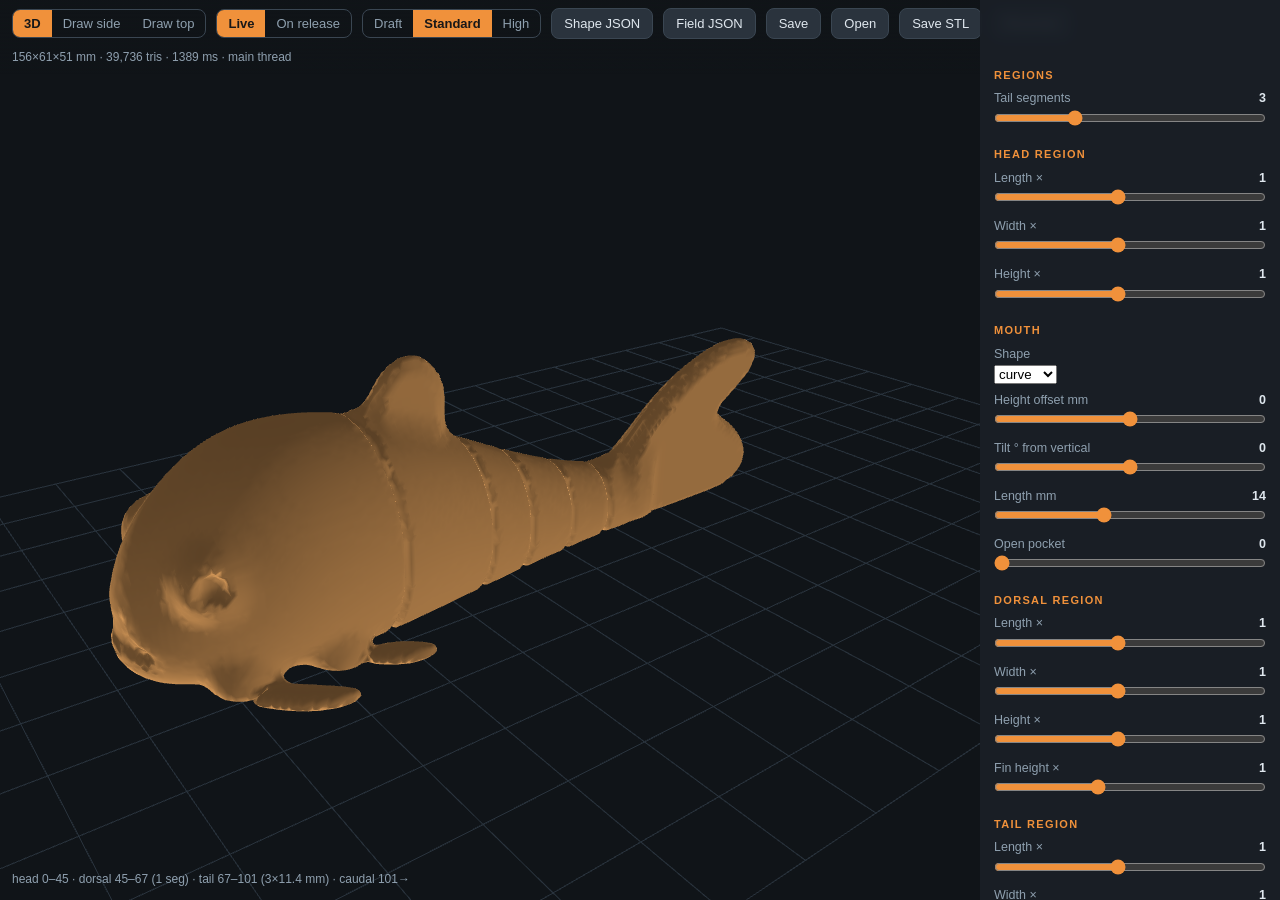
==== tools/fish-editor-nurbs.html @ 1f001723 "Save and open a fish as a file The fish had no way back in. Shape JSON writes text to a box for the " ====
<!DOCTYPE html>
<html lang="en">
<head>
<meta charset="utf-8">
<meta name="viewport" content="width=device-width, initial-scale=1, maximum-scale=1, user-scalable=no">
<title>flexifish NURBS designer</title>
<style>
  :root { --bg:#101418; --panel:#1a2027ee; --ink:#dfe7ee; --dim:#8fa0af;
          --acc:#f0913b; --err:#ff6b6b; --note:#ffc857; --sel:#5ec8f0; }
  * { box-sizing:border-box; margin:0; }
  html,body { height:100%; background:var(--bg); color:var(--ink);
              font:14px/1.4 -apple-system,'Segoe UI',Roboto,sans-serif; overflow:hidden; }
  /* canvas is a replaced element: left+right don't stretch it, so size
     it explicitly or it stays at its intrinsic 300x150 */
  #view, #edit { position:fixed; top:0; left:0;
                 width:calc(100vw - 300px); height:100vh;
                 touch-action:none; display:block; }
  #edit { display:none; }
  #topbar { position:fixed; top:0; left:0; right:0; padding:8px 12px;
            display:flex; gap:10px; align-items:center; flex-wrap:wrap;
            background:linear-gradient(#101418ee,#10141800); pointer-events:none; }
  #topbar > * { pointer-events:auto; }
  .seg { display:flex; border:1px solid #3a4652; border-radius:8px; overflow:hidden; }
  .seg button { background:none; border:0; color:var(--dim); padding:6px 11px;
                font-size:13px; cursor:pointer; }
  .seg button.on { background:var(--acc); color:#181818; font-weight:600; }
  #status { color:var(--dim); font-size:12px; }
  #errbar { position:fixed; top:46px; left:50%; transform:translateX(-50%);
            background:#4a1520; color:#ffb3b3; border:1px solid #7a2535;
            border-radius:8px; padding:6px 12px; font-size:12px; display:none;
            max-width:92vw; z-index:20; }
  #warn { position:fixed; left:12px; bottom:12px; max-width:min(520px,60vw);
          font-size:12px; pointer-events:none; }
  #warn .e { color:var(--err); } #warn .n { color:var(--note); }
  #drawbar { position:fixed; top:46px; left:12px; display:none;
             flex-direction:column; gap:6px; max-width:200px; z-index:5; }
  #drawbar .chip { display:flex; align-items:center; gap:6px;
                   background:#1a2027cc; border:1px solid #3a4652;
                   border-radius:8px; padding:4px 9px; font-size:12.5px;
                   color:var(--dim); cursor:pointer; }
  #drawbar .chip.on { border-color:var(--acc); color:var(--ink); }
  #drawbar .chip .sw { width:10px; height:10px; border-radius:3px; }
  #drawbar .chip .x { margin-left:auto; color:var(--dim); padding:0 2px; }
  #drawbar .chip .x:hover { color:var(--err); }
  #drawbar .chip.gone { opacity:.5; font-style:italic; }
  #drawbar .tools { display:flex; gap:6px; }
  #drawbar .hint { color:var(--dim); font-size:11px; background:#1a2027cc;
                   border-radius:8px; padding:5px 8px; }
  #panel { position:fixed; top:0; right:0; bottom:0; width:300px; overflow-y:auto;
           background:var(--panel); backdrop-filter:blur(6px); padding:52px 14px 20px; }
  #panel h3 { font-size:11px; letter-spacing:.12em; text-transform:uppercase;
              color:var(--acc); margin:16px 0 6px; }
  .row { margin:7px 0; }
  .row label { display:flex; justify-content:space-between; color:var(--dim);
               font-size:12.5px; margin-bottom:2px; }
  .row label b { color:var(--ink); font-weight:600; font-variant-numeric:tabular-nums; }
  input[type=range] { width:100%; accent-color:var(--acc); }
  .btn { background:#2a333d; color:var(--ink); border:1px solid #3a4652;
         border-radius:8px; padding:7px 12px; font-size:13px; cursor:pointer; }
  .btn:active { background:#38434f; }
  #export { position:fixed; inset:0; background:#000a; display:none;
            align-items:center; justify-content:center; z-index:10; }
  #export .card { background:#1a2027; border:1px solid #3a4652; border-radius:12px;
                  padding:18px; width:min(520px, 92vw); max-height:90vh; overflow-y:auto; }
  #export textarea { width:100%; height:180px; background:#10141a; color:#cfe3c8;
                     border:1px solid #333; border-radius:8px; padding:8px;
                     font:12px ui-monospace,monospace; }
  #export p { color:var(--dim); font-size:12px; margin:8px 0; }
  @media (max-width:760px) {
    #view, #edit { width:100vw; height:56vh; }
    #panel { top:auto; left:0; width:100%; height:44vh; padding-top:12px; }
    #warn { bottom:calc(44vh + 8px); }
  }
</style>
</head>
<body>
<canvas id="view"></canvas>
<canvas id="edit"></canvas>
<div id="topbar">
  <div class="seg" id="mode">
    <button data-m="3d" class="on">3D</button><button data-m="side">Draw side</button><button data-m="top">Draw top</button>
  </div>
  <div class="seg" id="live">
    <button data-m="live" class="on">Live</button><button data-m="release">On release</button>
  </div>
  <div class="seg" id="qual">
    <button data-q="1.4">Draft</button><button data-q="1.0" class="on">Standard</button><button data-q="0.8">High</button>
  </div>
  <button class="btn" id="exportBtn">Shape JSON</button>
  <button class="btn" id="fieldBtn">Field JSON</button>
  <button class="btn" id="saveFishBtn">Save</button>
  <button class="btn" id="openFishBtn">Open</button>
  <input type="file" id="fishFile" accept=".json,application/json"
         style="display:none">
  <button class="btn" id="stlBtn">Save STL</button>
  <button class="btn" id="camBtn">Recenter</button>
  <span id="status">building…</span>
</div>
<div id="errbar"></div>
<div id="warn"></div>
<div id="drawbar">
  <div id="chips"></div>
  <div class="tools">
    <button class="btn" id="addPt">＋ point</button>
    <button class="btn" id="delPt">− point</button>
  </div>
  <div class="hint" id="drawhint">Drag control points. Drag empty space to
    pan, wheel/pinch to zoom. Regions (head&thinsp;/&thinsp;dorsal&thinsp;/&thinsp;tail&thinsp;/&thinsp;caudal)
    follow what you draw; sliders scale on top of it.</div>
  <div class="hint" id="regline"></div>
</div>
<div id="panel"></div>
<div id="export"><div class="card">
  <b>flexifish_nurbs.py shape</b>
  <p>Save as <code>fish_shape.json</code> and run
     <code>python flexifish_nurbs.py --shape fish_shape.json</code>
     for the printable STL (free ball-joint fins, real joint cavities).</p>
  <textarea id="exportText" readonly></textarea>
  <div id="cfgWrap" style="display:none">
  <p>Eyes/face changed too — save as <code>fish.json</code> and add
     <code>--config fish.json</code>:</p>
  <textarea id="cfgText" readonly style="height:90px"></textarea>
  </div>
  <p style="display:flex;gap:8px;justify-content:flex-end">
    <button class="btn" id="copyBtn">Copy shape</button>
    <button class="btn" id="closeBtn">Close</button></p>
</div></div>

<script id="coresrc">
/* nurbscore.js -- JS port of flexifish_nurbs.py: NURBS curve sampling,
   region resolution, the lofted signed-distance field, segmentation
   layout, and a surface-nets mesher. Numerically faithful to the Python
   generator (same sample counts, same formulas), so the exported shape
   JSON reproduces this model via `flexifish_nurbs.py --shape`. */
(function (root) {
"use strict";

// FishParams subset the designer uses. UI-editable ones live in DEFAULTS,
// print constants in FIXED (change them via --config on the Python side).
const DEFAULTS = {
  eye_diameter: 12.5, eye_pos: 0.30, eye_height: 0.62, eye_proud: 3.2,
  lip_size: 1.0
};
const FIXED = {
  belly_drop: 3.5, tail_root_len: 12.0, fin_margin: 2.2,
  clearance: 0.55, wall: 1.6, face_gap: 1.0, min_seg_len: 6.0,
  swing_front_deg: 16.0, swing_rear_deg: 12.0,
  pupil_diameter: 4.6, dorsal_thickness: 2.8,
  pec_thickness: 3.6, pelvic_thickness: 3.4,
  tail_thick_root: 4.0, tail_thick_tip: 2.2,
  fin_edge: 0.9, fin_fillet: 2.8,
  joint_ball_max: 5.0, joint_capture: 0.20, joint_neck: 0.40,
  joint_style: 'ball', joint_gap: 0.0
};

const DEFAULT_SHAPE = {
  curves: {
    back: { points: [[0, 9], [1, 22], [12, 34], [27, 41], [46, 38],
                     [63, 31], [85, 19.5], [103, 13.8], [113, 13.0]] },
    belly: { points: [[0, 9], [1, 3], [8, -2.5], [25, -4], [55, -4],
                      [85, -3], [104, -1.5], [113, -1.0]] },
    plan: { points: [[0, 0.8], [2, 6], [12, 15], [27, 20.5], [46, 18.5],
                     [63, 13.5], [85, 8.2], [103, 6.3], [113, 5.9]] },
    dorsal_fin: { closed: true,
                  points: [[46, 31], [48, 40], [53, 46], [59, 47],
                           [64, 42], [65, 35], [63, 29], [54, 28]] },
    caudal_fin: { closed: true,
                  points: [[105, 12], [112, 20], [124, 30], [140, 36],
                           [150, 33], [148, 26], [137, 19.5], [137, 18.5],
                           [148, 11], [149, 2], [138, -2], [120, -2],
                           [107, 0]] },
    pectoral_fin: { closed: true,
                    points: [[16, 13], [21, 16], [28, 22], [32, 26],
                             [29, 28], [22, 26], [16, 20], [13, 15]] },
    pelvic_fin: { closed: true,
                  points: [[34, 12], [39, 14], [45, 18], [49, 22],
                           [46, 24], [40, 23], [34, 17], [31, 13]] },
    mouth: { points: [[1.0, 14.0], [0.6, 11.0], [2.0, 8.5], [5.5, 7.0]] }
  },
  regions: { tail_segments: 3, blend_mm: 8.0 },
  mouth: { shape: 'curve', height: 0.0, tilt: 0.0, length: 14.0 },
  sliders: {
    head: { length: 1, width: 1, height: 1, mouth_open: 0 },
    dorsal: { length: 1, width: 1, height: 1, fin_height: 1 },
    tail: { length: 1, width: 1, height: 1 },
    caudal: { length: 1, height: 1, thickness: 1 },
    pectoral: { length: 1, width: 1 },
    pelvic: { length: 1, width: 1 }
  }
};
// sample counts must match the Python generator exactly
const NS = { body: 300, dorsal: 64, caudal: 80, side: 56, table: 400 };

function clone(o) { return JSON.parse(JSON.stringify(o)); }
function deepMerge(base, over) {
  const out = Object.assign({}, base);
  for (const k in over) {
    const v = over[k];
    if (v === null) delete out[k];
    else if (v && typeof v === 'object' && !Array.isArray(v) &&
             out[k] && typeof out[k] === 'object' && !Array.isArray(out[k]))
      out[k] = deepMerge(out[k], v);
    else out[k] = v;
  }
  return out;
}

// ---------- NURBS evaluation (clamped open / periodic closed, rational) --
function nurbsEval(ctrlPts, degree, weights, closed, n) {
  const m = ctrlPts.length;
  let p = Math.max(1, Math.min(Math.round(degree || 3), m - 1));
  const w = weights && weights.length === m ? weights : null;
  // homogeneous control points
  const ch = [];
  for (let i = 0; i < m; i++) {
    const wi = w ? w[i] : 1.0;
    ch.push([ctrlPts[i][0] * wi, ctrlPts[i][1] * wi, wi]);
  }
  let knots;
  if (closed) {
    for (let i = 0; i < p; i++) ch.push(ch[i].slice());
    knots = new Float64Array(ch.length + p + 1);
    for (let i = 0; i < knots.length; i++) knots[i] = (i - p) / m;
  } else {
    knots = new Float64Array(m + p + 1);
    for (let i = 0; i < p; i++) knots[i] = 0;
    for (let i = 0; i <= m - p; i++) knots[p + i] = i / (m - p);
    for (let i = 0; i < p; i++) knots[m + 1 + i] = 1;
  }
  const out = [];
  const d = [];
  for (let j = 0; j <= p; j++) d.push([0, 0, 0]);
  for (let s = 0; s < n; s++) {
    const t = closed ? s / n : s / (n - 1);
    // searchsorted right - 1
    let lo = 0, hi = knots.length;
    while (lo < hi) {
      const mid = (lo + hi) >> 1;
      if (knots[mid] <= t) lo = mid + 1; else hi = mid;
    }
    let k = lo - 1;
    if (k < p) k = p;
    if (k > ch.length - 1) k = ch.length - 1;
    for (let j = 0; j <= p; j++) {
      const c = ch[k - p + j];
      d[j][0] = c[0]; d[j][1] = c[1]; d[j][2] = c[2];
    }
    for (let r = 1; r <= p; r++)
      for (let j = p; j >= r; j--) {
        const i = k - p + j;
        const den = knots[i + p - r + 1] - knots[i];
        const a = den > 1e-12 ? (t - knots[i]) / den : 0.0;
        d[j][0] = (1 - a) * d[j - 1][0] + a * d[j][0];
        d[j][1] = (1 - a) * d[j - 1][1] + a * d[j][1];
        d[j][2] = (1 - a) * d[j - 1][2] + a * d[j][2];
      }
    const wv = Math.max(d[p][2], 1e-12);
    out.push([d[p][0] / wv, d[p][1] / wv]);
  }
  return out;
}
function sampleCurve(spec, n) {
  return nurbsEval(spec.points, spec.degree || 3, spec.weights,
                   !!spec.closed, n);
}

// ---------- small numeric helpers ----------
function monotone(pts) {  // sort by x, force nondecreasing stations
  const idx = pts.map((_, i) => i);
  idx.sort((a, b) => pts[a][0] - pts[b][0] || a - b);
  const xs = new Float64Array(pts.length), ys = new Float64Array(pts.length);
  let run = -Infinity;
  for (let i = 0; i < idx.length; i++) {
    let x = pts[idx[i]][0] + i * 1e-9;
    if (x < run) x = run;
    run = x;
    xs[i] = x; ys[i] = pts[idx[i]][1];
  }
  return { xs, ys };
}
function interp1(x, xs, ys) {   // np.interp: clamp outside
  const n = xs.length;
  if (x <= xs[0]) return ys[0];
  if (x >= xs[n - 1]) return ys[n - 1];
  let lo = 0, hi = n - 1;
  while (hi - lo > 1) {
    const mid = (lo + hi) >> 1;
    if (xs[mid] <= x) lo = mid; else hi = mid;
  }
  const t = (x - xs[lo]) / (xs[hi] - xs[lo] || 1e-12);
  return ys[lo] + (ys[hi] - ys[lo]) * t;
}
function smoothstep01(t) { return t <= 0 ? 0 : t >= 1 ? 1 : t * t * (3 - 2 * t); }
function logistic01(t, k) {   // logistic growth rescaled to f(0)=0, f(1)=1
  k = k || 9.0;
  t = t < 0 ? 0 : t > 1 ? 1 : t;
  const s = 1 / (1 + Math.exp(-k * (t - 0.5)));
  const s0 = 1 / (1 + Math.exp(k * 0.5)), s1 = 1 / (1 + Math.exp(-k * 0.5));
  return (s - s0) / (s1 - s0);
}
function polylineDist(pts, px, pz) {  // unsigned distance to open polyline
  let d2 = Infinity;
  for (let i = 1; i < pts.length; i++) {
    const ax = pts[i - 1][0], az = pts[i - 1][1];
    const ex = pts[i][0] - ax, ez = pts[i][1] - az;
    let t = ((px - ax) * ex + (pz - az) * ez) /
            Math.max(ex * ex + ez * ez, 1e-12);
    t = t < 0 ? 0 : t > 1 ? 1 : t;
    const qx = px - ax - ex * t, qz = pz - az - ez * t;
    const q = qx * qx + qz * qz;
    if (q < d2) d2 = q;
  }
  return Math.sqrt(d2);
}

// ---------- shape resolution: curves + sliders -> tables + regions ------
function resolveShape(spec, p, withSliders) {
  spec = deepMerge(DEFAULT_SHAPE, spec || {});
  const curves = spec.curves || {};
  const regions = spec.regions || {};
  const sl = withSliders === false ? DEFAULT_SHAPE.sliders
                                   : (spec.sliders || {});
  const slider = (reg, name, dflt) => {
    const r = sl[reg];
    const v = r && typeof r === 'object' ? r[name] : undefined;
    return typeof v === 'number' ? v : (dflt === undefined ? 1.0 : dflt);
  };
  const errors = [];
  if (!curves.back || !curves.plan) {
    errors.push("shape needs 'back' and 'plan' curves");
    return { errors };
  }
  let back = sampleCurve(curves.back, NS.body);
  let plan = sampleCurve(curves.plan, NS.body);
  let belly;
  if (curves.belly) belly = sampleCurve(curves.belly, NS.body);
  else belly = back.map(q => [q[0], -p.belly_drop]);
  let dorsal = curves.dorsal_fin ? sampleCurve(curves.dorsal_fin, NS.dorsal) : null;
  let caudal = curves.caudal_fin ? sampleCurve(curves.caudal_fin, NS.caudal) : null;

  const minx = a => a.reduce((m, q) => Math.min(m, q[0]), Infinity);
  const maxx = a => a.reduce((m, q) => Math.max(m, q[0]), -Infinity);
  const b0 = Math.min(minx(back), minx(belly), minx(plan));
  const b3 = Math.min(maxx(back), maxx(belly), maxx(plan));

  let b1, b2;
  if (dorsal) { b1 = minx(dorsal) - p.fin_margin; b2 = maxx(dorsal) + p.fin_margin; }
  else { b1 = b0 + 0.40 * (b3 - b0); b2 = b1; }
  if (typeof regions.head_end === 'number') b1 = regions.head_end;
  if (typeof regions.tail_start === 'number') b2 = regions.tail_start;
  b1 = Math.min(Math.max(b1, b0 + 5.0), b3 - 5.0);
  b2 = Math.min(Math.max(b2, b1), b3 - 5.0);

  // length sliders: piecewise-linear x remap of the regions
  const oldK = [b0, b1, b2, b3];
  const lens = [slider('head', 'length'), slider('dorsal', 'length'),
                slider('tail', 'length')];
  const newK = [b0];
  for (let i = 0; i < 3; i++)
    newK.push(newK[i] + (oldK[i + 1] - oldK[i]) * lens[i]);
  const oldKA = Float64Array.from(oldK), newKA = Float64Array.from(newK);
  const remapX = x => x > b3 ? x + (newK[3] - b3) : interp1(x, oldKA, newKA);

  // side fins: attachment BEFORE any remap so paddles translate rigidly
  const planM0 = monotone(plan);
  const sideSpecs = [];
  for (const [name, thick] of [['pectoral_fin', p.pec_thickness],
                               ['pelvic_fin', p.pelvic_thickness]]) {
    if (!curves[name]) continue;
    const pts = sampleCurve(curves[name], NS.side);
    let best = -Infinity, bi = 0;
    for (let i = 0; i < pts.length; i++) {
      const pen = interp1(pts[i][0], planM0.xs, planM0.ys) - pts[i][1];
      if (pen > best) { best = pen; bi = i; }
    }
    if (best < 0.3) {
      errors.push(name + " outline never reaches the body -- draw it " +
                  "overlapping the plan curve");
      continue;
    }
    sideSpecs.push({ name, pts, att: pts[bi].slice(), thick });
  }

  for (const arr of [back, belly, plan])
    for (const q of arr) q[0] = remapX(q[0]);
  if (dorsal) for (const q of dorsal) q[0] = remapX(q[0]);
  if (caudal) for (const q of caudal) q[0] = remapX(q[0]);
  const b1n = newK[1], b2n = newK[2], b3n = newK[3];

  // width / height sliders: smooth per-region scale fields
  const blend = typeof regions.blend_mm === 'number' ? regions.blend_mm : 8.0;
  const mB = monotone(back), mL = monotone(belly), mP = monotone(plan);
  const N = NS.table;
  const xs = new Float64Array(N), ztop = new Float64Array(N),
        zbot = new Float64Array(N), wid = new Float64Array(N),
        ztopRaw = new Float64Array(N);
  const hH = slider('head', 'height'), hD = slider('dorsal', 'height'),
        hT = slider('tail', 'height');
  const wH = slider('head', 'width'), wD = slider('dorsal', 'width'),
        wT = slider('tail', 'width');
  const field = (x, vh, vd, vt) => {
    const s1 = smoothstep01((x - (b1n - blend / 2)) / Math.max(blend, 1e-6));
    const s2 = smoothstep01((x - (b2n - blend / 2)) / Math.max(blend, 1e-6));
    return vh + (vd - vh) * s1 + (vt - vd) * s2;
  };
  let interiorBad = -1;
  for (let i = 0; i < N; i++) {
    const x = b0 + (b3n - b0) * i / (N - 1);
    xs[i] = x;
    let zt = interp1(x, mB.xs, mB.ys);
    let zb = interp1(x, mL.xs, mL.ys);
    let w = interp1(x, mP.xs, mP.ys);
    ztopRaw[i] = zt;
    zt *= field(x, hH, hD, hT); zb *= field(x, hH, hD, hT);
    w *= field(x, wH, wD, wT);
    if (x > b0 + 4.0 && x < b3n - 2.0 && zt <= zb + 0.5 && interiorBad < 0)
      interiorBad = x;
    if (zb > zt - 0.2) zb = zt - 0.2;
    if (w < 0.3) w = 0.3;
    ztop[i] = zt; zbot[i] = zb; wid[i] = w;
  }
  if (interiorBad >= 0)
    errors.push("back dips below belly near x=" + interiorBad.toFixed(0) +
                " -- check the side-view curves");

  const S = { xs, ztop, zbot, wid, step: (b3n - b0) / (N - 1),
              b0, b1: b1n, b2: b2n, b3: b3n,
              tailSegments: Math.round(regions.tail_segments != null
                                       ? regions.tail_segments : 3),
              mouthOpen: slider('head', 'mouth_open', 0.0),
              dorsal: null, caudal: null, sideFins: [], errors,
              caudalThick: 1.0, dorsalRootZ: 0, dorsalTopZ: 0 };

  if (dorsal) {
    const xc = 0.5 * (minx(dorsal) + maxx(dorsal));
    const shift = interp1(xc, xs, ztop) - interp1(xc, xs, ztopRaw);
    let zmin = Infinity;
    for (const q of dorsal) { q[1] += shift; zmin = Math.min(zmin, q[1]); }
    const fh = slider('dorsal', 'fin_height');
    let ztopF = -Infinity;
    for (const q of dorsal) {
      q[1] = zmin + (q[1] - zmin) * fh;
      ztopF = Math.max(ztopF, q[1]);
    }
    S.dorsal = dorsal;
    S.dorsalRootZ = interp1(xc, xs, ztop);
    S.dorsalTopZ = ztopF;
  }
  if (caudal) {
    // logistic falloff: no scaling at the tail root, full at the far edge
    let x0c = Infinity, x1c = -Infinity;
    for (const q of caudal) {
      if (q[0] < x0c) x0c = q[0];
      if (q[0] > x1c) x1c = q[0];
    }
    const cl = slider('caudal', 'length'), chh = slider('caudal', 'height');
    for (const q of caudal) {
      const w = logistic01((q[0] - x0c) / Math.max(x1c - x0c, 1e-6));
      q[0] += w * (cl - 1) * (q[0] - b3n);
      q[1] *= 1 + w * (chh - 1);
    }
    S.caudal = caudal;
    S.caudalThick = slider('caudal', 'thickness');
  }
  // mouth: pucker (lips) | groove (tilted plane) | curve (drawn side line)
  const mspec = spec.mouth || {};
  S.mouth = { shape: String(mspec.shape != null ? mspec.shape : 'curve'),
              height: +(mspec.height || 0), tilt: +(mspec.tilt || 0),
              length: +(mspec.length != null ? mspec.length : 14) };
  S.mouthCurve = null;
  if (S.mouth.shape === 'curve' && curves.mouth) {
    const mc = sampleCurve(curves.mouth, 60);
    for (const q of mc) { q[0] = remapX(q[0]); q[1] += S.mouth.height; }
    const mid = [mc[mc.length >> 1][0], mc[mc.length >> 1][1]];
    const a = S.mouth.tilt * Math.PI / 180;
    const ca = Math.cos(a), sa = Math.sin(a);
    for (const q of mc) {          // rotate about the arc midpoint
      const rx = q[0] - mid[0], rz = q[1] - mid[1];
      q[0] = mid[0] + rx * ca - rz * sa;
      q[1] = mid[1] + rx * sa + rz * ca;
    }
    S.mouthCurve = mc;
  } else if (S.mouth.shape === 'curve') S.mouth.shape = 'groove';
  for (const g of sideSpecs) {
    const region = g.name.split('_')[0];
    const dxAtt = remapX(g.att[0]) - g.att[0];
    const att = [g.att[0] + dxAtt, g.att[1]];
    const pts = g.pts.map(q => [q[0] + dxAtt, q[1]]);
    let cx = 0, cy = 0;
    for (const q of pts) { cx += q[0]; cy += q[1]; }
    cx /= pts.length; cy /= pts.length;
    let dx = cx - att[0], dy = cy - att[1];
    const dl = Math.max(Math.hypot(dx, dy), 1e-9);
    dx /= dl; dy /= dl;
    const px = -dy, py = dx;
    const ls = slider(region, 'length'), ws = slider(region, 'width');
    let span = -Infinity, vmin = Infinity, vmax = -Infinity;
    for (const q of pts) {
      const rx = q[0] - att[0], ry = q[1] - att[1];
      const u = rx * dx + ry * dy, v = rx * px + ry * py;
      q[0] = att[0] + u * ls * dx + v * ws * px;
      q[1] = att[1] + u * ls * dy + v * ws * py;
      const u2 = (q[0] - att[0]) * dx + (q[1] - att[1]) * dy;
      const v2 = (q[0] - att[0]) * px + (q[1] - att[1]) * py;
      span = Math.max(span, u2);
      vmin = Math.min(vmin, v2); vmax = Math.max(vmax, v2);
    }
    S.sideFins.push({ name: region, poly: pts, att, dirx: dx, diry: dy,
                      thick: g.thick, span, chord: vmax - vmin });
  }
  return S;
}

// ---------- SDF toolbox ----------
function smin(a, b, k) {
  let h = 0.5 + 0.5 * (b - a) / k;
  h = h < 0 ? 0 : h > 1 ? 1 : h;
  return b + (a - b) * h - k * h * (1 - h);
}
function smax(a, b, k) { return -smin(-a, -b, k); }
function sdEllipsoid(px, py, pz, rx, ry, rz) {
  px /= rx; py /= ry; pz /= rz;
  const k0 = Math.sqrt(px * px + py * py + pz * pz);
  const qx = px / rx, qy = py / ry, qz = pz / rz;
  const k1 = Math.max(Math.sqrt(qx * qx + qy * qy + qz * qz), 1e-9);
  return k0 > 1e-9 ? k0 * (k0 - 1) / k1 : -Math.min(rx, ry, rz);
}
function finSheet(d2, y, tRoot, tTip, u, u0, u1, edge, fillet) {
  let s = (u - u0) / Math.max(u1 - u0, 1e-6);
  s = s < 0 ? 0 : s > 1 ? 1 : s;
  const t = tRoot + (tTip - tRoot) * s;
  const slope = (tRoot - edge) / Math.max(fillet, 0.3);
  const neg = d2 < 0 ? -d2 : 0;
  let th = edge + slope * neg;
  if (th > t) th = t;
  const w = Math.abs(y) - (th - 0.6);
  return Math.max(d2 + 0.6, w) - 0.6;
}
// 2D polygon SDF (IQ), precomputed vertex arrays
function polyPre(pts) {
  const n = pts.length;
  const vx = new Float64Array(n), vy = new Float64Array(n);
  let x0 = Infinity, x1 = -Infinity, y0 = Infinity, y1 = -Infinity;
  for (let i = 0; i < n; i++) {
    vx[i] = pts[i][0]; vy[i] = pts[i][1];
    x0 = Math.min(x0, vx[i]); x1 = Math.max(x1, vx[i]);
    y0 = Math.min(y0, vy[i]); y1 = Math.max(y1, vy[i]);
  }
  return { vx, vy, n, x0, x1, y0, y1 };
}
function polySDF(P, px, py) {
  const { vx, vy, n } = P;
  let d = (px - vx[0]) * (px - vx[0]) + (py - vy[0]) * (py - vy[0]);
  let s = 1.0;
  for (let i = 0, j = n - 1; i < n; j = i++) {
    const ex = vx[j] - vx[i], ey = vy[j] - vy[i];
    const wx = px - vx[i], wy = py - vy[i];
    let t = (wx * ex + wy * ey) / (ex * ex + ey * ey + 1e-12);
    t = t < 0 ? 0 : t > 1 ? 1 : t;
    const bx = wx - ex * t, by = wy - ey * t;
    const dd = bx * bx + by * by;
    if (dd < d) d = dd;
    const c1 = py >= vy[i], c2 = py < vy[j], c3 = ex * wy > ey * wx;
    if ((c1 && c2 && c3) || (!c1 && !c2 && !c3)) s = -s;
  }
  return s * Math.sqrt(d);
}

// ---------- lofted body ----------
function coreSDF(x, y, z, S) {
  const N = S.xs.length;
  let f = (x - S.b0) / S.step;
  f = f < 0 ? 0 : f > N - 1 ? N - 1 : f;
  const i = Math.min(Math.floor(f), N - 2), t = f - i;
  const zt = S.ztop[i] + (S.ztop[i + 1] - S.ztop[i]) * t;
  const zb = S.zbot[i] + (S.zbot[i + 1] - S.zbot[i]) * t;
  const w = S.wid[i] + (S.wid[i + 1] - S.wid[i]) * t;
  const b = Math.max((zt - zb) / 2, 0.3);
  const zc = (zt + zb) / 2;
  const py = y / w, pz = (z - zc) / b;
  const k0 = Math.sqrt(py * py + pz * pz);
  const k1 = Math.max(Math.sqrt((py / w) * (py / w) + (pz / b) * (pz / b)), 1e-9);
  let d = k0 > 1e-9 ? k0 * (k0 - 1) / k1 : -Math.min(w, b);
  d = smax(d, S.b0 - x, 1.0);
  d = smax(d, x - S.b3, 2.0);
  return d;
}
function topAt(x, S) {
  for (let i = 1200; i >= 0; i--)
    if (coreSDF(x, 0, i * 0.1, S) < 0) return i * 0.1;
  return 0;
}
function halfwidthAt(x, z, S) {
  for (let i = 1600; i >= 0; i--)
    if (coreSDF(x, i * 0.05, z, S) < 0) return i * 0.05;
  return 0;
}

// ---------- the interlocking-ring joint (joint_style: 'tool') -----------
// A single solid, subtracted from the finished body: what is left is two
// pieces that cannot be pulled apart, because a ring belonging to each passes
// through the other. It is deliberately larger than any body it cuts, so only
// the interlock is ever inside the material and the rest hangs outside -- that
// overshoot is what lets it simply be scaled to the local section instead of
// solved for it. Ported from joint_tool.py, which carries the derivation.
const TOOL = {
  PLATE: 8.0, ANCHOR: 8.5,      // its build plate, and the joint, in its frame
  HW_REF: 20.5, H_REF: 38.75,   // the body section it was authored against
  AHEAD: 11.0, BEHIND: 15.0,    // body it consumes each way, in its own units
  MIN_SPACING: 26.0,            // ...so joints no closer than the sum of those
  SHATTER: 12.0,                // closer still and the two cuts collide
  THICK: 1.20                   // its own clearance, at scale 1
};

// tool.json, body 1, in file order. Order is load-bearing: a shape added after
// a cut is immune to it, which is what lets the big seam cavity be body-scale
// without destroying the linkage that passes through it.
//   [op, kind, blend k, position, Euler degrees, dimensions]
// torus d = [ring radius, tube radius]; ellipsoid d = full diameters; the
// plane cut removes everything below its own z.
const TOOL_NODES = [
  ['add', 'ellipsoid', 2.75, [0, 29, 27], [-42, 0, 0], [54.5, 45.5, 82.5]],
  ['cut', 'ellipsoid', 5.00, [0, 47.5, 29], [-51, 0, 0], [46, 59, 78.5]],
  ['cut', 'ellipsoid', 4.25, [0, 25, 9], [0, 0, 0], [15.5, 22, 14]],
  ['add', 'torus', 1.50, [0, 5, 15.5], [30, 0, 0], [8, 5.75, 0]],
  ['cut', 'torus', 2.00, [0, 12, 19], [0, 90, 0], [8, 3, 0]],
  ['cut', 'torus', 3.50, [0, 4.5, 15], [30, 0, 0], [8.5, 2.75, 0]],
  ['cut', 'ellipsoid', 1.50, [0, -6, 11], [-58, 0, 0], [30, 18, 14]],
  ['cut', 'plane', 2.00, [0, 0, 8], [0, 0, 0], [0, 0, 0]]
];
const TOOL_DEG = Math.PI / 180;

function toolSmin(a, b, k) {
  if (k <= 0) return Math.min(a, b);
  let h = 0.5 + 0.5 * (b - a) / k;
  h = h < 0 ? 0 : h > 1 ? 1 : h;
  return b + (a - b) * h - k * h * (1 - h);
}

function toolNodeSDF(n, X, Y, Z) {
  const pos = n[3], rot = n[4], d = n[5];
  let x = X - pos[0], y = Y - pos[1], z = Z - pos[2];
  // world -> local: the editor rotates a shape by Rz*Ry*Rx, so the inverse
  // undoes Z first, then Y, then X
  for (let ax = 2; ax >= 0; ax--) {
    const a = -rot[ax] * TOOL_DEG;
    if (!a) continue;
    const c = Math.cos(a), sn = Math.sin(a);
    if (ax === 0) { const t = c * y - sn * z; z = sn * y + c * z; y = t; }
    else if (ax === 1) { const t = c * z - sn * x; x = sn * z + c * x; z = t; }
    else { const t = c * x - sn * y; y = sn * x + c * y; x = t; }
  }
  if (n[1] === 'torus') {
    const q = Math.hypot(x, y) - d[0];
    return Math.hypot(q, z) - d[1];
  }
  if (n[1] === 'ellipsoid') {
    const a = d[0] / 2, b = d[1] / 2, c = d[2] / 2;
    const k0 = Math.hypot(x / a, y / b, z / c);
    const k1 = Math.max(Math.hypot(x / (a * a), y / (b * b), z / (c * c)), 1e-9);
    return k0 * (k0 - 1) / k1;
  }
  return Z - pos[2];                      // plane: the region the cut removes
}

function toolRaw(x, y, z) {
  let d = null;
  for (const n of TOOL_NODES) {
    const f = toolNodeSDF(n, x, y, z);
    if (n[0] === 'add') d = d === null ? f : toolSmin(d, f, n[2]);
    else d = -toolSmin(-d, f, n[2]);      // smax(d, -f, k)
  }
  return d;
}

function toolSDF(x, y, z, j, gap) {
  // the generator runs x nose->tail and the tool runs y, so the axes swap
  const tx = y / j.sWide;
  const ty = (x - j.xa) / j.sLong + TOOL.ANCHOR;
  const tz = z / j.sTall + TOOL.PLATE;
  const s = Math.min(j.sWide, Math.min(j.sLong, j.sTall));
  // times the smallest scale, so it stays an under-estimate of true distance
  let d = toolRaw(tx, ty, tz) * s;
  if (gap > 0) d += (TOOL.THICK * s - gap) / 2;
  return d;
}

function toolScales(x, S) {
  // fore-aft follows the body's height, not its length: the section is what
  // decides how big an interlock will fit
  const top = topAt(x, S);
  return { wide: halfwidthAt(x, top * 0.45, S) / TOOL.HW_REF,
           long: top / TOOL.H_REF, tall: top / TOOL.H_REF };
}

function toolSegmentCap(first, last, n, S, notes) {
  const need = TOOL.MIN_SPACING * toolScales(first, S).long;
  const m = Math.max(1, Math.min(n, Math.floor((last - first) / need)));
  if (m !== n)
    notes.push('ring joints: ' + n + ' segments would space them ' +
      ((last - first) / n).toFixed(1) + ' mm apart and one needs ' +
      need.toFixed(1) + ' mm — building ' + m + '. Lengthen the tail ' +
      'region, or switch back to ball joints.');
  return m;
}

function toolJointNotes(p, cuts, S) {
  const notes = [], errors = [], info = [];
  for (let i = 0; i < cuts.length; i++) {
    const sc = toolScales(cuts[i], S);
    const sm = Math.min(sc.wide, Math.min(sc.long, sc.tall));
    const ahead = TOOL.AHEAD * sc.long, behind = TOOL.BEHIND * sc.long;
    const gap = p.joint_gap > 0 ? p.joint_gap : TOOL.THICK * sm;
    if (i) {
      const got = cuts[i] - cuts[i - 1], want = info[i - 1].behind + ahead;
      if (got < TOOL.SHATTER * sc.long)
        errors.push('joints at x=' + cuts[i - 1].toFixed(0) + ' and x=' +
          cuts[i].toFixed(0) + ' are only ' + got.toFixed(1) + ' mm apart: ' +
          'the two cuts destroy each other’s linkage and the fish comes ' +
          'out in loose pieces');
      else if (got < want)
        notes.push('joints at x=' + cuts[i - 1].toFixed(0) + ' and x=' +
          cuts[i].toFixed(0) + ': ' + got.toFixed(1) + ' mm apart, but they ' +
          'reach ' + want.toFixed(1) + ' mm — that segment is all shroud');
    }
    if (gap < 0.3)
      notes.push('joint x=' + cuts[i].toFixed(0) + ': only ' + gap.toFixed(2) +
        ' mm of clearance — the section is small, so the joint is too');
    info.push({ xa: cuts[i], sWide: sc.wide, sLong: sc.long, sTall: sc.tall,
                gap: gap, ahead: ahead, behind: behind });
  }
  return { notes: notes, errors: errors, info: info };
}

// ---------- region-driven segmentation ----------
function layout(p, S) {
  const out = { cuts: [], errors: [], notes: [], dorsalOnHead: false,
                trimLo: 0, trimHi: 0 };
  const last = S.b3 - p.tail_root_len;
  if (p.joint_style === 'none') {
    // one solid fish: the regions still shape the body, they just stop
    // deciding where it is cut, and the dorsal fin needs no trimming
    out.trimLo = -1e4; out.trimHi = 1e4;
    return out;
  }
  let nt = S.tailSegments;
  if (nt < 1) { out.errors.push('tail_segments must be >= 1'); return out; }
  if (last - S.b2 < nt * p.min_seg_len) {
    out.errors.push('tail region too short for ' + nt + ' segments (max ' +
      Math.max(Math.floor((last - S.b2) / p.min_seg_len), 0) + ')');
    return out;
  }
  let need = S.b0 + 12.0;
  for (const g of S.sideFins) {
    const rb = Math.min(Math.max(0.42 * g.chord, 3.0), 5.0);
    need = Math.max(need, g.att[0] + rb + p.clearance + p.wall + 1.0);
  }
  // m === 1 is np.linspace(a, b, 1) == [a]; without the guard a
  // single-segment layout divides by zero and every cut comes out NaN
  const lin = (a, b, m) => m <= 1 ? [a]
    : Array.from({ length: m }, (_, i) => a + (b - a) * i / (m - 1));
  out.dorsalOnHead = S.b1 < need || S.b2 - S.b1 < p.min_seg_len;
  // a ring joint is long; the tail region may not hold as many of them as it
  // holds ball joints (the dorsal region's own pair is checked afterwards)
  if (p.joint_style === 'tool')
    nt = toolSegmentCap(S.b2, last, nt, S, out.notes);
  if (out.dorsalOnHead) {
    if (S.b2 < need) {
      out.errors.push('pectoral/pelvic fins attach behind the first joint ' +
        'cut (x=' + S.b2.toFixed(1) + '); draw them further forward');
      return out;
    }
    out.cuts = lin(S.b2, last, nt + 1);
    out.trimLo = 2.0; out.trimHi = S.b2 - p.face_gap / 2 - 1.0;
  } else {
    out.cuts = [S.b1].concat(lin(S.b2, last, nt + 1));
    out.trimLo = S.b1 + p.face_gap / 2 + 1.0;
    out.trimHi = S.b2 - p.face_gap / 2 - 1.0;
  }
  out.cuts = [...new Set(out.cuts.map(c => Math.round(c * 1e4) / 1e4))]
    .sort((a, b) => a - b);
  let minSeg = Infinity;
  for (let i = 1; i < out.cuts.length; i++)
    minSeg = Math.min(minSeg, out.cuts[i] - out.cuts[i - 1]);
  if (minSeg < p.min_seg_len - 1e-6)
    out.errors.push('segments as short as ' + minSeg.toFixed(1) +
      ' mm; fewer tail segments or a longer tail region');
  return out;
}

// plate-cut ball joint sizing -- mirrors FishBuilder._size_joints
function ballZc(R, clearance) {
  return Math.max(0.55 * R, Math.sqrt(2 * R * clearance) + 0.45);
}
function abovePlateFrac(R, zc) {
  const h = Math.max(Math.min(R - zc, 2 * R), 0);
  return 1 - (h * h * (3 * R - h)) / (4 * R * R * R);
}
function wallFor(R, p) { return Math.min(p.wall, Math.max(1.0, 0.45 * R)); }

function jointNotes(p, cuts, S) {
  const notes = [], errors = [], info = [];
  const segl = [];
  for (let i = 1; i < cuts.length; i++) segl.push(cuts[i] - cuts[i - 1]);
  for (let i = 0; i < cuts.length; i++) {
    const top = topAt(cuts[i], S);
    const fits = R => {
      const Rb = R + p.clearance + wallFor(R, p);
      const zc = ballZc(R, p.clearance);
      if (Rb > halfwidthAt(cuts[i], zc, S) - 0.7) return false;
      if (zc + Rb > top - 0.9) return false;
      for (const s of [i - 1, i])
        if (s >= 0 && s < segl.length && 2 * Rb > segl[s] - 2.4) return false;
      return true;
    };
    let R;
    if (fits(p.joint_ball_max)) R = p.joint_ball_max;
    else {
      let lo = 0.4, hi = p.joint_ball_max;
      for (let k = 0; k < 28; k++) {
        const mid = 0.5 * (lo + hi);
        if (fits(mid)) lo = mid; else hi = mid;
      }
      R = lo;
    }
    const we = wallFor(R, p);
    if (R < 1.6) {
      errors.push('joint at x=' + cuts[i].toFixed(1) + " can't fit (ball R=" +
        R.toFixed(2) + ' mm < 1.6): fewer segments, or a longer/wider fish');
      continue;
    }
    if (R < 2.2)
      notes.push('joint x=' + cuts[i].toFixed(0) + ': delicate (ball R=' +
        R.toFixed(1) + ' mm) -- handle gently');
    const zc = ballZc(R, p.clearance);
    const rn = Math.max(1.0, p.joint_neck * R);
    const Rb = R + p.clearance + we;
    const t = i / Math.max(cuts.length - 1, 1);
    const swReq = p.swing_front_deg +
      (p.swing_rear_deg - p.swing_front_deg) * t;
    const cl = v => (v < 0.02 ? 0.02 : v > 0.97 ? 0.97 : v);
    const halfNeck = Math.asin(cl(rn / R)) * 180 / Math.PI;
    const gripMin = Math.max(p.joint_capture * R, 0.45);
    const thMax = Math.asin(cl((R - gripMin) / (R + p.clearance))) * 180 / Math.PI;
    const th = Math.min(swReq + halfNeck, thMax);
    const sw = Math.max(0, th - halfNeck);
    const grip = R - (R + p.clearance) * Math.sin(th * Math.PI / 180);
    if (sw < swReq - 0.5)
      notes.push('joint x=' + cuts[i].toFixed(0) + ': swing limited to ±' +
        sw.toFixed(0) + '° (asked ±' + swReq.toFixed(0) + '°)');
    if (grip < 0.45)
      notes.push('joint x=' + cuts[i].toFixed(0) + ': only ' +
        grip.toFixed(2) + ' mm of socket grip -- may pop apart easily');
    info.push({ xa: cuts[i], R, zc, rn, Rb, swing: sw, theta: th, grip,
                cosO: Math.cos(th * Math.PI / 180), nl: Rb + 2.2,
                above: abovePlateFrac(R, zc),
                tanb: Math.tan((sw / 2 + 2.0) * Math.PI / 180) });
  }
  return { notes, errors, info };
}

// ---------- printable plate: pins, cavities, bosses, fin sockets --------
function sdBox(x, y, z, x0, x1, y0, y1, z0, z1) {
  const qx = Math.max(x0 - x, x - x1);
  const qy = Math.max(y0 - y, y - y1);
  const qz = Math.max(z0 - z, z - z1);
  const out = Math.hypot(Math.max(qx, 0), Math.max(qy, 0), Math.max(qz, 0));
  return out + Math.min(Math.max(qx, Math.max(qy, qz)), 0);
}
function jointSDF(j, x, y, z, want, frontLimit, p) {
  // ball, socket cavity and shell are all concentric on the ball centre
  const px = x - j.xa, pz = z - j.zc;
  const r = Math.hypot(px, y, pz);
  if (want === 'pin') {                        // ball + neck, front side
    const ball = r - j.R;
    let x0 = j.xa - j.nl;
    if (frontLimit != null && frontLimit > x0)
      x0 = Math.min(frontLimit, j.xa - j.R - 0.4);
    const L = Math.max(j.xa - x0, 0.1);
    let t = -px / L;
    t = t < 0 ? 0 : t > 1 ? 1 : t;             // capsule toward -x
    const neck = Math.hypot(px + L * t, y, pz) - j.rn;
    // the ball dips below z=0 by design; the plate cut flattens its base
    return Math.max(Math.min(ball, neck), -z);
  }
  if (want === 'cav') {                        // socket cavity + mouth
    const sph = r - (j.R + p.clearance);
    const mouth = Math.max(r - (j.Rb + 2.0), j.cosO * r + px);
    return Math.min(sph, mouth);
  }
  if (want === 'relief')                       // room for the shell to swing
    return r - (j.Rb + p.clearance + 0.35);
  return r - j.Rb;                             // spherical socket shell
}
const COS48 = Math.cos(48 * Math.PI / 180);
function finCavityAt(F, x, y, z, p) {
  let cav = Infinity;
  for (let sgn = -1; sgn <= 1; sgn += 2) {
    const px = x - F.cx, py = y - sgn * F.cy, pz = z - F.cz;
    const r = Math.hypot(px, py, pz);
    const sph = r - (F.rb + p.clearance);
    const opening = Math.max(r - (F.boss + 2.0),
                             COS48 * r - (px * F.dx + py * sgn * F.dy));
    cav = Math.min(cav, Math.min(sph, opening));
  }
  return cav;
}
function plateToolAt(x, y, z, C, bodyF) {
  // no per-segment assembly at all: the body is finished, and one tool comes
  // out of it per joint
  const p = C.p;
  let F = bodyF;
  for (const Fn of C.fins)
    if (Math.abs(x - Fn.cx) < Fn.boss + 5)
      F = Math.max(F, -finCavityAt(Fn, x, y, z, p));
  for (const j of C.joints) {
    // the tool's own extent is 11 ahead of its anchor and 35.75 behind;
    // outside that the subtraction cannot change anything, so skipping is
    // exact rather than an approximation
    if (x < j.xa - 11.5 * j.sLong || x > j.xa + 36.5 * j.sLong) continue;
    F = Math.max(F, -toolSDF(x, y, z, j, p.joint_gap));
  }
  return F;
}

function plateAt(x, y, z, C, bodyF) {
  const J = C.joints, p = C.p, ay = Math.abs(y);
  let F = bodyF;
  for (const Fn of C.fins)
    if (Math.abs(x - Fn.cx) < Fn.boss + 5)
      F = Math.max(F, -finCavityAt(Fn, x, y, z, p));
  const nseg = J.length + 1;
  let out = Infinity;
  for (let i = 0; i < nseg; i++) {
    if (i > 0 && x < J[i - 1].xa - J[i - 1].Rb - 3.0) continue;
    if (i < nseg - 1 && x > J[i].xa + J[i].Rb + 3.0) continue;
    let seg = F, bossOwn = null, frontLimit = null;
    if (i > 0) {
      const jf = J[i - 1];
      seg = Math.max(seg, (jf.xa + p.face_gap / 2 + jf.tanb * ay) - x);
      // clipped 0.15 mm inside the body so the shell never bulges out and
      // never lands exactly coincident with the body surface
      bossOwn = Math.max(jointSDF(jf, x, y, z, 'boss', null, p), F + 0.15);
      seg = Math.min(seg, bossOwn);
      seg = Math.max(seg, -jointSDF(jf, x, y, z, 'cav', null, p));
      frontLimit = jf.xa + jf.Rb + 0.6;
    }
    if (i < nseg - 1) {
      const jr = J[i];
      seg = Math.max(seg, x - (jr.xa - p.face_gap / 2 - jr.tanb * ay));
      const pin = jointSDF(jr, x, y, z, 'pin', frontLimit, p);
      let cut = jointSDF(jr, x, y, z, 'relief', null, p);
      cut = Math.max(cut, -pin);                 // never carve the ball/neck
      if (bossOwn !== null) cut = Math.max(cut, -bossOwn);
      seg = Math.max(seg, -cut);
      seg = Math.min(seg, pin);
    }
    if (seg < out) out = seg;
  }
  return out;
}

// ---------- build-time preparation ----------
function prepare(shape, overrides, showCuts) {
  const p = Object.assign({}, DEFAULTS, FIXED, overrides || {});
  const S = resolveShape(shape, p, true);
  const C = { p, S, showCuts: !!showCuts, errors: (S.errors || []).slice(),
              notes: [], cuts: [] };
  if (C.errors.length && !S.xs) { C.bounds = null; return C; }

  const lay = layout(p, S);
  C.cuts = lay.cuts; C.dorsalOnHead = lay.dorsalOnHead;
  C.trimLo = lay.trimLo; C.trimHi = lay.trimHi;
  C.errors = C.errors.concat(lay.errors);
  C.notes = (lay.notes || []).slice();
  if (!lay.errors.length) {
    const jn = p.joint_style === 'tool' ? toolJointNotes(p, C.cuts, S)
                                        : jointNotes(p, C.cuts, S);
    C.notes = C.notes.concat(jn.notes);
    C.errors = C.errors.concat(jn.errors);
    C.joints = jn.info;
  }

  if (S.caudal) {
    C.caud = polyPre(S.caudal);
    C.caudT = { root: p.tail_thick_root * S.caudalThick,
                tip: p.tail_thick_tip * S.caudalThick,
                u0: C.caud.x0, u1: C.caud.x1 };
  }
  if (S.dorsal) C.dors = polyPre(S.dorsal);

  C.fins = [];
  for (const g of S.sideFins) {
    const rb = Math.min(Math.max(0.42 * g.chord, 3.0), 5.0);
    const zc = Math.max(0.62 * rb, Math.sqrt(2 * rb * p.clearance) + 0.45);
    const cy = halfwidthAt(g.att[0], zc, S) - 0.2 * rb;
    C.fins.push({ cx: g.att[0], cy, cz: zc, rb, rn: 0.45 * rb,
                  dx: g.dirx, dy: g.diry, th: g.thick,
                  attx: g.att[0], atty: g.att[1],
                  span: g.span, chord: g.chord,
                  boss: rb + p.clearance + p.wall,
                  poly: polyPre(g.poly) });
  }

  // eyes / pupils (head region length anchors them, like the Python side)
  const headLen = (C.dorsalOnHead ? S.b2 : S.b1) - S.b0;
  const xe = p.eye_pos * (S.b1 - S.b0);
  const ze = p.eye_height * topAt(xe, S);
  const re = p.eye_diameter / 2;
  const ye = halfwidthAt(xe, ze, S) + p.eye_proud - re;
  C.eye = { xe, ze, re, ye, guardX0: xe - re - 8, guardX1: xe + re + 8 };
  if (p.pupil_diameter > 0) {
    const rp = p.pupil_diameter / 2;
    const lk = [-0.28, 0.92, 0.20], nl = Math.hypot(lk[0], lk[1], lk[2]);
    const s = re - 0.42 * rp;
    C.pupil = { rp, cx: xe + (lk[0] / nl) * s, cy: ye + (lk[1] / nl) * s,
                cz: ze + (lk[2] / nl) * s };
  }
  const L = S.b3;
  if (p.lip_size > 0 && S.mouth.shape === 'pucker') {
    const tf = topAt(0.05 * L, S);
    C.lips = { R: 0.155 * tf * p.lip_size, zc: 0.34 * tf };
  }
  if (S.mouth.shape === 'groove' || S.mouth.shape === 'curve') {
    const tf = topAt(0.05 * S.b3, S);
    if (S.mouth.shape === 'groove' || !S.mouthCurve) {
      const zm = Math.max(0.34 * tf + S.mouth.height, 4.0);
      let xc = S.b0 + 2.0;                 // nose front surface at height zm
      for (let i = 0; i <= 820; i++) {
        const xq = S.b0 - 1.0 + i * 0.05;
        if (coreSDF(xq, 0, zm, S) < 0) { xc = xq; break; }
      }
      const a = S.mouth.tilt * Math.PI / 180;
      C.mouthG = { mode: 'plane', xc, zm, ca: Math.cos(a), sa: Math.sin(a),
                   cx: xc, cz: zm, len: S.mouth.length };
    } else {
      const mid = S.mouthCurve[S.mouthCurve.length >> 1];
      C.mouthG = { mode: 'poly', pts: S.mouthCurve,
                   cx: mid[0], cz: mid[1], len: S.mouth.length };
    }
    if (Math.abs(S.mouth.tilt) > 45.0)
      C.notes.push('mouth plane tilted ' + S.mouth.tilt.toFixed(0) +
                   '° from vertical (>45°): the groove may overhang and ' +
                   'cause print errors');
  }
  if (S.mouthOpen > 0) {
    const tf = topAt(S.b0 + 0.05 * (S.b3 - S.b0), S);
    const mo = Math.min(Math.max(S.mouthOpen, 0), 1);
    C.mouth = { R: mo * 0.38 * tf, zc: 0.36 * tf };
  }

  // bounds
  let x1 = S.b3, z1 = 0;
  for (let i = 0; i < S.ztop.length; i++) z1 = Math.max(z1, S.ztop[i]);
  if (C.caud) { x1 = Math.max(x1, C.caud.x1); z1 = Math.max(z1, C.caud.y1); }
  if (C.dors) z1 = Math.max(z1, S.dorsalTopZ);
  let yw = 0;
  for (let i = 0; i < S.wid.length; i++) yw = Math.max(yw, S.wid[i]);
  yw += p.eye_proud;
  for (const f of C.fins) yw = Math.max(yw, f.poly.y1);
  C.bounds = { x0: S.b0 - 3.0, x1: x1 + 4.0, y0: -yw - 3.0, y1: yw + 3.0,
               z0: -1.2, z1: z1 + 3.0 };
  C.headLen = headLen;
  return C;
}

// ---------- the assembled field (welded preview; no joint cavities) ----
// side-view silhouette pieces depend on (x,z) only and side-fin paddles
// on (x,y) only, so the mesher caches them per grid line; keep these
// helpers pure so scalar calls and cached calls agree exactly.
function caudalD2(x, z, C) { return polySDF(C.caud, x, z); }
function dorsalD2(x, z, C) {
  let d2 = polySDF(C.dors, x, z);
  d2 = smax(d2, C.trimLo - x, 1.5);
  d2 = smax(d2, x - C.trimHi, 1.5);
  return d2;
}
function padPre(x, y, C, F, sgn) {
  // paddle silhouette at (x,y): drawn outline, trimmed against the body
  // at the paddle's top and kept out of the socket boss
  let d2 = polySDF(F.poly, x, sgn * y);
  const body2d = coreSDF(x, y, F.th, C.S);
  d2 = smax(d2, 1.0 - body2d, 2.0);
  const u = (x - F.attx) * F.dx + (y - sgn * F.atty) * (sgn * F.dy);
  return { d2, u };
}
function finPartSDF(x, y, z, C, F, sgn, pre) {
  const p = C.p;
  const cy = sgn * F.cy, dy = sgn * F.dy;
  const bx = x - F.cx, by = y - cy, bz = z - F.cz;
  const rball = Math.hypot(bx, by, bz);
  const ball = rball - F.rb;
  const zf = F.th / 2 - 0.2, nl = F.rb + 1.6;
  const ax = F.dx * nl, ay = dy * nl, az = zf - F.cz;
  let t = (bx * ax + by * ay + bz * az) / (ax * ax + ay * ay + az * az);
  t = t < 0 ? 0 : t > 1 ? 1 : t;
  const neck = Math.hypot(bx - ax * t, by - ay * t, bz - az * t) - F.rn;
  let pad = finSheet(pre.d2, z - zf, F.th / 2, 0.75 * F.th / 2,
                     pre.u, 0.0, Math.max(F.span, 1.0), 0.45, p.fin_fillet);
  pad = smax(pad, (F.boss + 0.7) - rball, 1.5);
  return smin(smin(ball, neck, 1.5), pad, 2.0);
}

function bodySDF(x, y, z, C) {
  // everything except the separate side-fin parts and the viewport-only
  // cut grooves (mirrors NurbsFishBuilder.styled on the Python side)
  const p = C.p, S = C.S;
  let d = coreSDF(x, y, z, S);

  if (C.caud && x > C.caud.x0 - 10 && z < C.caud.y1 + 10)
    d = smin(d, finSheet(caudalD2(x, z, C), y, C.caudT.root, C.caudT.tip,
                         x, C.caudT.u0, C.caudT.u1, p.fin_edge / 2,
                         p.fin_fillet), 6.0);
  if (C.dors && z > C.dors.y0 - 8 && x > C.dors.x0 - 10 && x < C.dors.x1 + 10)
    d = smin(d, finSheet(dorsalD2(x, z, C), y, p.dorsal_thickness,
                         0.65 * p.dorsal_thickness, z, S.dorsalRootZ,
                         S.dorsalTopZ, p.fin_edge / 2, p.fin_fillet), 5.0);

  for (const F of C.fins) {
    if (x < F.poly.x0 - 10 || x > F.poly.x1 + 10) continue;
    for (let sgn = -1; sgn <= 1; sgn += 2)
      d = smin(d, Math.hypot(x - F.cx, y - sgn * F.cy, z - F.cz) - F.boss, 3.0);
  }

  const E = C.eye;
  if (x > E.guardX0 && x < E.guardX1) {
    for (let sgn = -1; sgn <= 1; sgn += 2) {
      d = smin(d, Math.hypot(x - E.xe, y - sgn * E.ye, z - E.ze) - E.re, 3.0);
      if (C.pupil) {
        const P2 = C.pupil;
        d = smax(d, -(Math.hypot(x - P2.cx, y - sgn * P2.cy, z - P2.cz)
                      - P2.rp), 0.9);
      }
    }
  }
  if (C.lips && x < S.b0 + 20) {
    const q = Math.hypot(y, (z - C.lips.zc) / 0.85) - C.lips.R;
    d = smin(d, Math.hypot(q, x - 0.35 * C.lips.R) - 0.5 * C.lips.R, 3.0);
  }

  d = Math.max(d, -z);           // build-plate cut

  if (C.mouthG && x - C.mouthG.cx < C.mouthG.len / 2 + 3) {
    const M = C.mouthG;
    const t2d = M.mode === 'plane'
      ? Math.abs((x - M.xc) * M.ca + (z - M.zm) * M.sa)
      : polylineDist(M.pts, x, z);
    let g = Math.max(t2d - 0.8,
                     Math.hypot(x - M.cx, y, z - M.cz) - M.len / 2);
    g = Math.max(g, 2.0 - z);         // stay 2 mm off the build plate
    g = Math.max(g, -(d + 1.4));      // only carve near the skin
    d = smax(d, -g, 0.6);
  }
  if (C.mouth) {
    const M = C.mouth;
    d = smax(d, -sdEllipsoid(x - (S.b0 + 0.25 * M.R), y, z - M.zc,
                             M.R, 0.85 * M.R, 0.55 * M.R), 1.2);
  }
  return d;
}

function finPartsSDF(x, y, z, C) {
  let f = Infinity;
  for (const F of C.fins) {
    if (x < F.poly.x0 - 10 || x > F.poly.x1 + 10 || z >= F.th + 6) continue;
    for (let sgn = -1; sgn <= 1; sgn += 2) {
      const pre = padPre(x, y, C, F, sgn);
      const q = Math.max(finPartSDF(x, y, z, C, F, sgn, pre), -z);
      if (q < f) f = q;
    }
  }
  return f;
}

function cutGrooves(d, x, C) {
  // viewport-only segmentation grooves; applied to the BODY, never to
  // the separate fin parts (they are not cut by the segmentation)
  let g = 1e9;
  for (let i = 0; i < C.cuts.length; i++)
    g = Math.min(g, Math.abs(x - C.cuts[i]));
  return g < 0.5 ? Math.max(d, Math.min(0.5 - g, d + 1.4)) : d;
}

function fishSDF(x, y, z, C) {
  let d = bodySDF(x, y, z, C);
  if (C.showCuts && C.cuts.length) d = cutGrooves(d, x, C);
  return Math.min(d, finPartsSDF(x, y, z, C));
}

function plateSDF(x, y, z, C) {
  // the real printable plate: segmented body with joint pins, cavities
  // and fin sockets, plus the free-floating fin parts
  const split = C.p.joint_style === 'none' ? null
              : C.p.joint_style === 'tool' ? plateToolAt : plateAt;
  const body = bodySDF(x, y, z, C);
  const out = split ? split(x, y, z, C, body) : body;
  return Math.min(out, finPartsSDF(x, y, z, C));
}

// ---------- volume + surface nets (silhouettes cached per grid line) ----
function buildMesh(shape, overrides, res, showCuts, field) {
  const t0 = Date.now();
  const C = prepare(shape, overrides, showCuts);
  if (field === 'plate' && C.errors.length) C.bounds = null;
  if (!C.bounds) {
    return { positions: new Float32Array(0), normals: new Float32Array(0),
             indices: new Uint32Array(0), errors: C.errors, notes: [],
             cuts: [], joints: [], size: [0, 0, 0], bounds: null,
             ms: Date.now() - t0, voxels: 0, C };
  }
  const B = C.bounds;
  const nx = Math.max(4, Math.ceil((B.x1 - B.x0) / res) + 1);
  const ny = Math.max(4, Math.ceil((B.y1 - B.y0) / res) + 1);
  const nz = Math.max(4, Math.ceil((B.z1 - B.z0) / res) + 1);
  const vol = new Float32Array(nx * ny * nz);
  const p = C.p, S = C.S;
  // this loop inlines the body build for speed and so calls the segmenter
  // itself; plateSDF is the same choice made for one-off queries, and the two
  // have to agree or the preview and the export are different fish
  const split = p.joint_style === 'none' ? null
              : p.joint_style === 'tool' ? plateToolAt : plateAt;
  const caudCache = C.caud ? new Float64Array(nz) : null;
  const dorsCache = C.dors ? new Float64Array(nz) : null;
  let idx = 0;
  for (let i = 0; i < nx; i++) {
    const x = B.x0 + i * res;
    const doCaud = C.caud && x > C.caud.x0 - 10;
    const doDors = C.dors && x > C.dors.x0 - 10 && x < C.dors.x1 + 10;
    if (doCaud) for (let k = 0; k < nz; k++)
      caudCache[k] = caudalD2(x, B.z0 + k * res, C);
    if (doDors) for (let k = 0; k < nz; k++)
      dorsCache[k] = dorsalD2(x, B.z0 + k * res, C);
    const doMouth = C.mouthG && x - C.mouthG.cx < C.mouthG.len / 2 + 3;
    for (let j = 0; j < ny; j++) {
      const y = B.y0 + j * res;
      // per-(x,y) paddle silhouettes
      const pres = [];
      for (const F of C.fins) {
        if (x < F.poly.x0 - 10 || x > F.poly.x1 + 10) { pres.push(null); continue; }
        const sgn = y >= 0 ? 1 : -1;   // outlines never cross y=0
        pres.push({ sgn, pre: padPre(x, y, C, F, sgn) });
      }
      for (let k = 0; k < nz; k++) {
        const z = B.z0 + k * res;
        let d = coreSDF(x, y, z, S);
        if (doCaud && z < C.caud.y1 + 10)
          d = smin(d, finSheet(caudCache[k], y, C.caudT.root, C.caudT.tip,
                               x, C.caudT.u0, C.caudT.u1, p.fin_edge / 2,
                               p.fin_fillet), 6.0);
        if (doDors && z > C.dors.y0 - 8)
          d = smin(d, finSheet(dorsCache[k], y, p.dorsal_thickness,
                               0.65 * p.dorsal_thickness, z, S.dorsalRootZ,
                               S.dorsalTopZ, p.fin_edge / 2, p.fin_fillet), 5.0);
        for (let f = 0; f < C.fins.length; f++) {
          const pr = pres[f];
          if (!pr) continue;
          const F = C.fins[f];
          d = smin(d, Math.hypot(x - F.cx, y - pr.sgn * F.cy, z - F.cz)
                       - F.boss, 3.0);
        }
        const E = C.eye;
        if (x > E.guardX0 && x < E.guardX1) {
          for (let sgn = -1; sgn <= 1; sgn += 2) {
            d = smin(d, Math.hypot(x - E.xe, y - sgn * E.ye, z - E.ze)
                         - E.re, 3.0);
            if (C.pupil) {
              const P2 = C.pupil;
              d = smax(d, -(Math.hypot(x - P2.cx, y - sgn * P2.cy,
                                       z - P2.cz) - P2.rp), 0.9);
            }
          }
        }
        if (C.lips && x < S.b0 + 20) {
          const q = Math.hypot(y, (z - C.lips.zc) / 0.85) - C.lips.R;
          d = smin(d, Math.hypot(q, x - 0.35 * C.lips.R)
                       - 0.5 * C.lips.R, 3.0);
        }
        d = Math.max(d, -z);
        if (doMouth) {
          const M = C.mouthG;
          const t2d = M.mode === 'plane'
            ? Math.abs((x - M.xc) * M.ca + (z - M.zm) * M.sa)
            : polylineDist(M.pts, x, z);
          let g = Math.max(t2d - 0.8,
                           Math.hypot(x - M.cx, y, z - M.cz) - M.len / 2);
          g = Math.max(g, 2.0 - z);
          g = Math.max(g, -(d + 1.4));
          d = smax(d, -g, 0.6);
        }
        if (C.mouth) {
          const M = C.mouth;
          d = smax(d, -sdEllipsoid(x - (S.b0 + 0.25 * M.R), y, z - M.zc,
                                   M.R, 0.85 * M.R, 0.55 * M.R), 1.2);
        }
        // the body is complete: segment it (plate) or groove it (view),
        // then drop in the separate fin parts, which neither touches
        if (field === 'plate' && split) d = split(x, y, z, C, d);
        else if (C.showCuts && C.cuts.length) d = cutGrooves(d, x, C);
        for (let f = 0; f < C.fins.length; f++) {
          const pr = pres[f];
          if (!pr || z >= C.fins[f].th + 6) continue;
          const q = Math.max(
            finPartSDF(x, y, z, C, C.fins[f], pr.sgn, pr.pre), -z);
          if (q < d) d = q;
        }
        vol[idx++] = d;
      }
    }
  }
  const mesh = surfaceNets(vol, nx, ny, nz, B.x0, B.y0, B.z0, res);
  mesh.ms = Date.now() - t0;
  mesh.voxels = nx * ny * nz;
  mesh.cuts = C.cuts; mesh.notes = C.notes; mesh.errors = C.errors;
  mesh.joints = C.joints || [];
  mesh.size = [B.x1 - B.x0, B.y1 - B.y0, B.z1 - B.z0];
  mesh.bounds = B;
  mesh.regions = regionSummary(C);
  // the raw grid, for the MetaMeld field export: same samples the mesh came
  // from, so what you cut against there is what prints here
  mesh.vol = vol; mesh.nx = nx; mesh.ny = ny; mesh.nz = nz; mesh.res = res;
  return mesh;
}

function regionSummary(C) {
  if (!C.bounds) return '';
  const S = C.S, p = C.p;
  const last = S.b3 - p.tail_root_len;
  if (p.joint_style === 'none')
    return 'one solid fish, no joints \u00b7 head 0\u2013' + S.b1.toFixed(0)
      + ' \u00b7 dorsal ' + S.b1.toFixed(0) + '\u2013' + S.b2.toFixed(0)
      + ' \u00b7 tail ' + S.b2.toFixed(0) + '\u2013' + last.toFixed(0)
      + ' \u00b7 caudal ' + last.toFixed(0) + '\u2192';
  // count the cuts the layout actually made, not the slider: a ring linkage
  // caps them, and a summary that still quoted the slider would be a lie
  // 0.01, not an epsilon: the cuts are rounded to 1e-4, so the one sitting on
  // the region boundary lands just *below* S.b2 and a tight test drops it
  const inTail = C.cuts.filter(c => c > S.b2 - 0.01).length;
  const nt = Math.max(inTail - 1, 1);
  const seg = ((last - S.b2) / nt).toFixed(1);
  const parts = [];
  if (C.dorsalOnHead) {
    parts.push('head+dorsal ' + S.b0.toFixed(0) + '–' + S.b2.toFixed(0));
  } else {
    parts.push('head ' + S.b0.toFixed(0) + '–' + S.b1.toFixed(0));
    parts.push('dorsal ' + S.b1.toFixed(0) + '–' + S.b2.toFixed(0) +
               ' (1 seg)');
  }
  parts.push('tail ' + S.b2.toFixed(0) + '–' + last.toFixed(0) +
             ' (' + nt + '×' + seg + ' mm)');
  parts.push('caudal ' + last.toFixed(0) + '→');
  return parts.join(' · ');
}

function surfaceNets(vol, nx, ny, nz, ox, oy, oz, res) {
  // cell -> vertex map kept sparse: at print resolution the dense array
  // would cost hundreds of MB, crossing cells are ~1% of the grid
  const YZ = ny * nz, cellIdx = new Map();
  const verts = [];
  const CI = (i, j, k) => (i * (ny - 1) + j) * (nz - 1) + k;
  const V = (i, j, k) => vol[i * YZ + j * nz + k];
  const CG = key => { const v = cellIdx.get(key); return v === undefined ? -1 : v; };
  const E = [
    [0,0,0, 1,0,0],[0,1,0, 1,1,0],[0,0,1, 1,0,1],[0,1,1, 1,1,1],
    [0,0,0, 0,1,0],[1,0,0, 1,1,0],[0,0,1, 0,1,1],[1,0,1, 1,1,1],
    [0,0,0, 0,0,1],[1,0,0, 1,0,1],[0,1,0, 0,1,1],[1,1,0, 1,1,1]];
  for (let i = 0; i < nx - 1; i++)
    for (let j = 0; j < ny - 1; j++)
      for (let k = 0; k < nz - 1; k++) {
        let sx = 0, sy = 0, sz = 0, cnt = 0;
        for (let e = 0; e < 12; e++) {
          const q = E[e];
          const a = V(i + q[0], j + q[1], k + q[2]);
          const b = V(i + q[3], j + q[4], k + q[5]);
          if ((a < 0) !== (b < 0)) {
            const t = a / (a - b);
            sx += q[0] + (q[3] - q[0]) * t;
            sy += q[1] + (q[4] - q[1]) * t;
            sz += q[2] + (q[5] - q[2]) * t;
            cnt++;
          }
        }
        if (cnt) {
          cellIdx.set(CI(i, j, k), verts.length / 3);
          verts.push(ox + (i + sx / cnt) * res,
                     oy + (j + sy / cnt) * res,
                     oz + (k + sz / cnt) * res);
        }
      }
  const tris = [];
  function quad(a, b, c, d2, flip) {
    if (a < 0 || b < 0 || c < 0 || d2 < 0) return;
    if (flip) tris.push(a, c, b, a, d2, c); else tris.push(a, b, c, a, c, d2);
  }
  for (let i = 0; i < nx; i++)
    for (let j = 0; j < ny; j++)
      for (let k = 0; k < nz; k++) {
        const v0 = V(i, j, k);
        if (i < nx - 1 && j > 0 && k > 0) {
          const v1 = V(i + 1, j, k);
          if ((v0 < 0) !== (v1 < 0))
            quad(CG(CI(i, j - 1, k - 1)), CG(CI(i, j, k - 1)),
                 CG(CI(i, j, k)), CG(CI(i, j - 1, k)), v0 < 0);
        }
        if (j < ny - 1 && i > 0 && k > 0) {
          const v1 = V(i, j + 1, k);
          if ((v0 < 0) !== (v1 < 0))
            quad(CG(CI(i - 1, j, k - 1)), CG(CI(i - 1, j, k)),
                 CG(CI(i, j, k)), CG(CI(i, j, k - 1)), v0 < 0);
        }
        if (k < nz - 1 && i > 0 && j > 0) {
          const v1 = V(i, j, k + 1);
          if ((v0 < 0) !== (v1 < 0))
            quad(CG(CI(i - 1, j - 1, k)), CG(CI(i, j - 1, k)),
                 CG(CI(i, j, k)), CG(CI(i - 1, j, k)), v0 < 0);
        }
      }
  const nvert = verts.length / 3;
  const normals = new Float32Array(verts.length);
  for (let v = 0; v < nvert; v++) {
    let gi = Math.round((verts[3 * v] - ox) / res);
    let gj = Math.round((verts[3 * v + 1] - oy) / res);
    let gk = Math.round((verts[3 * v + 2] - oz) / res);
    gi = Math.min(Math.max(gi, 1), nx - 2);
    gj = Math.min(Math.max(gj, 1), ny - 2);
    gk = Math.min(Math.max(gk, 1), nz - 2);
    const gx = V(gi + 1, gj, gk) - V(gi - 1, gj, gk);
    const gy = V(gi, gj + 1, gk) - V(gi, gj - 1, gk);
    const gz = V(gi, gj, gk + 1) - V(gi, gj, gk - 1);
    const n = Math.hypot(gx, gy, gz) || 1;
    normals[3 * v] = gx / n; normals[3 * v + 1] = gy / n;
    normals[3 * v + 2] = gz / n;
  }
  return { positions: new Float32Array(verts),
           normals, indices: new Uint32Array(tris) };
}

const NurbsCore = { DEFAULTS, FIXED, DEFAULT_SHAPE, NS, clone, deepMerge,
                    nurbsEval, sampleCurve, resolveShape, layout, prepare,
                    coreSDF, fishSDF, bodySDF, plateSDF, buildMesh,
                    regionSummary, topAt, halfwidthAt,
                    // exported so the ring-joint solid can be held against
                    // joint_tool.py's, which is the only way to know the port
                    // is faithful -- see experiments/ring_joints
                    TOOL, toolRaw, toolSDF, toolScales };
if (typeof module !== 'undefined' && module.exports) module.exports = NurbsCore;
root.NurbsCore = NurbsCore;
})(typeof self !== 'undefined' ? self : globalThis);

</script>
<script>
"use strict";
// ---------- visible error reporting ----------
const errbar = document.getElementById('errbar');
function showErr(msg) { errbar.textContent = msg; errbar.style.display = 'block'; }
window.addEventListener('error', e => {
  const m = e.message || (e.target && e.target.tagName
    ? e.target.tagName + ' failed to load' : 'unknown error');
  showErr('Error: ' + m + (e.lineno ? ' @' + e.lineno : ''));
});
window.addEventListener('unhandledrejection',
  e => showErr('Error: ' + (e.reason && e.reason.message || e.reason)));
</script>
<script>
"use strict";
try {
const NC = NurbsCore;

// ---------- working state ----------
const spec = {                       // the shape being drawn
  curves: NC.clone(NC.DEFAULT_SHAPE.curves),
  regions: NC.clone(NC.DEFAULT_SHAPE.regions),
  sliders: NC.clone(NC.DEFAULT_SHAPE.sliders),
  mouth: NC.clone(NC.DEFAULT_SHAPE.mouth)
};
const face = Object.assign({}, NC.DEFAULTS,    // eye/lip FishParams
                          { joint_style: 'ball' });

// ---------- sliders panel ----------
const SLIDERS = [
 ['Regions', [
  ['regions','tail_segments','Tail segments',1,8,1]]],
 ['Head region', [
  ['head','length','Length ×',0.5,1.6,.01],
  ['head','width','Width ×',0.5,1.6,.01],
  ['head','height','Height ×',0.5,1.6,.01]]],
 ['Mouth', [
  ['mouthsel','shape','Shape',['curve','groove','pucker'],0,0],
  ['mouth','height','Height offset mm',-8,8,.5],
  ['mouth','tilt','Tilt ° from vertical',-60,60,1],
  ['mouth','length','Length mm',6,26,.5],
  ['head','mouth_open','Open pocket',0,1,.05]]],
 ['Dorsal region', [
  ['dorsal','length','Length ×',0.5,1.6,.01],
  ['dorsal','width','Width ×',0.5,1.6,.01],
  ['dorsal','height','Height ×',0.5,1.6,.01],
  ['dorsal','fin_height','Fin height ×',0.4,2,.01]]],
 ['Tail region', [
  ['tail','length','Length ×',0.5,1.6,.01],
  ['tail','width','Width ×',0.5,1.6,.01],
  ['tail','height','Height ×',0.5,1.6,.01]]],
 ['Caudal fin', [
  ['caudal','length','Length ×',0.5,1.8,.01],
  ['caudal','height','Height ×',0.5,1.8,.01],
  ['caudal','thickness','Thickness ×',0.5,1.5,.01]]],
 ['Pectoral fins', [
  ['pectoral','length','Length ×',0.5,1.8,.01],
  ['pectoral','width','Width ×',0.5,1.8,.01]]],
 ['Pelvic fins', [
  ['pelvic','length','Length ×',0.5,1.8,.01],
  ['pelvic','width','Width ×',0.5,1.8,.01]]],
 ['Eyes & face', [
  ['face','eye_diameter','Eye size',6,20,.25],
  ['face','eye_pos','Eye position',.1,.6,.01],
  ['face','eye_height','Eye height',.3,.85,.01],
  ['face','eye_proud','Eye bulge',0,6,.1],
  ['face','lip_size','Lips',0,2,.05]]]
];
function getSlider(group, key) {
  if (group === 'face') return face[key];
  if (group === 'regions') return spec.regions[key];
  if (group === 'mouth' || group === 'mouthsel') return spec.mouth[key];
  return spec.sliders[group][key];
}
function setSlider(group, key, v) {
  if (group === 'face') face[key] = v;
  else if (group === 'regions') spec.regions[key] = v;
  else if (group === 'mouth' || group === 'mouthsel') spec.mouth[key] = v;
  else spec.sliders[group][key] = v;
}
const panel = document.getElementById('panel');
// Every control, so a loaded document can be read back into the panel. The
// rows are built once with closures over their own elements; without this
// list, opening a file would change the fish and leave the sliders lying.
const sliderRows = [];
SLIDERS.forEach(([title, rows]) => {
  const h = document.createElement('h3'); h.textContent = title; panel.appendChild(h);
  rows.forEach(([grp, key, label, mn, mx, st]) => {
    const row = document.createElement('div'); row.className = 'row';
    const lab = document.createElement('label');
    lab.innerHTML = label + ' <b></b>';
    const val = lab.querySelector('b');
    if (grp === 'mouthsel') {                 // dropdown row
      const sel = document.createElement('select');
      for (const opt of mn) {                 // mn carries the options
        const o = document.createElement('option');
        o.value = o.textContent = opt;
        sel.appendChild(o);
      }
      sel.value = getSlider(grp, key);
      val.textContent = '';
      row.append(lab, sel); panel.appendChild(row);
      sliderRows.push({ grp, key, el: sel });
      sel.addEventListener('change', () => {
        setSlider(grp, key, sel.value);
        if (mode !== '3d') { buildChips(); redraw2d(); }
        requestBuild(false);
      });
      return;
    }
    const inp = document.createElement('input');
    inp.type = 'range'; inp.min = mn; inp.max = mx; inp.step = st;
    inp.value = getSlider(grp, key);
    val.textContent = inp.value;
    row.append(lab, inp); panel.appendChild(row);
    sliderRows.push({ grp, key, el: inp, out: val });
    inp.addEventListener('input', () => {
      setSlider(grp, key, +inp.value); val.textContent = inp.value;
      if (liveMode === 'live') requestBuild(true);
      if (mode !== '3d') { markDirty(); redraw2d(); }
    });
    inp.addEventListener('change', () => {
      setSlider(grp, key, +inp.value); val.textContent = inp.value;
      requestBuild(false);
      if (mode !== '3d') { markDirty(); redraw2d(); }
    });
  });
});
// linkage: ball-and-socket, or the subtracted interlocking rings. It is not
// drawn in the 3D preview either way, but it decides how many segments fit
// and it is what Save STL exports.
const jrow = document.createElement('div');
jrow.className = 'row';
const jlab = document.createElement('label');
jlab.textContent = 'Linkage';
const jseg = document.createElement('div');
const jbtns = [];
jseg.className = 'seg';
[['ball', 'Ball'], ['tool', 'Rings'], ['none', 'None']].forEach(([v, t]) => {
  const btn = document.createElement('button');
  btn.textContent = t;
  btn.className = v === face.joint_style ? 'on' : '';
  btn.addEventListener('click', () => {
    face.joint_style = v;
    [...jseg.children].forEach(c => c.classList.toggle('on', c === btn));
    requestBuild(false);
    if (mode !== '3d') { markDirty(); redraw2d(); }
  });
  jseg.appendChild(btn);
  jbtns.push([v, btn]);
});
jrow.append(jlab, jseg); panel.appendChild(jrow);

const foot = document.createElement('p');
foot.style.cssText = 'color:#8fa0af;font-size:11.5px;margin-top:14px';
foot.textContent = 'Draw the fish in the Side/Top views; regions and joints ' +
  'follow the curves. The 3D view welds the side fins and grooves the cut ' +
  'lines for display only — Save STL exports the real printable plate ' +
  '(joints, cavities, free ball-joint fins) at print resolution; run ' +
  'flexifish_nurbs.py on the exported shape for the final print file.';
panel.appendChild(foot);

// ---------- top bar modes ----------
let mode = '3d', liveMode = 'live', finalRes = 1.0;
const viewCanvas = document.getElementById('view');
const editCanvas = document.getElementById('edit');
const drawbar = document.getElementById('drawbar');
document.getElementById('mode').addEventListener('click', e => {
  if (!e.target.dataset.m) return;
  mode = e.target.dataset.m;
  [...e.currentTarget.children].forEach(b => b.classList.toggle('on', b === e.target));
  const editing = mode !== '3d';
  editCanvas.style.display = editing ? 'block' : 'none';
  viewCanvas.style.display = editing ? 'none' : 'block';
  drawbar.style.display = editing ? 'flex' : 'none';
  if (editing) { buildChips(); fit2d(false); redraw2d(); }
});
document.getElementById('live').addEventListener('click', e => {
  if (!e.target.dataset.m) return;
  liveMode = e.target.dataset.m;
  [...e.currentTarget.children].forEach(b => b.classList.toggle('on', b === e.target));
});
document.getElementById('qual').addEventListener('click', e => {
  if (!e.target.dataset.q) return;
  finalRes = +e.target.dataset.q;
  [...e.currentTarget.children].forEach(b => b.classList.toggle('on', b === e.target));
  requestBuild(false);
});

// ======================================================================
// 2D curve editor
// ======================================================================
const VIEW_CURVES = {
  side: ['back', 'belly', 'dorsal_fin', 'caudal_fin', 'mouth'],
  top: ['plan', 'pectoral_fin', 'pelvic_fin']
};
const CURVE_COLOR = {
  back: '#5ec8f0', belly: '#7fd8a0', plan: '#5ec8f0',
  dorsal_fin: '#f0913b', caudal_fin: '#e0709b',
  pectoral_fin: '#f0913b', pelvic_fin: '#c9a2f2', mouth: '#e8d44d'
};
const OPTIONAL = { dorsal_fin: 1, caudal_fin: 1, pectoral_fin: 1, pelvic_fin: 1 };
function curveShown(name) {          // mouth curve only in curve mode
  return !!spec.curves[name] &&
         (name !== 'mouth' || spec.mouth.shape === 'curve');
}
let active = 'back', selPt = -1;
const cam2d = { side: null, top: null };   // {s, ox, oy}
const ectx = editCanvas.getContext('2d');

function curCurves() {
  return VIEW_CURVES[mode].filter(curveShown);
}
function buildChips() {
  const box = document.getElementById('chips');
  box.innerHTML = '';
  if (!spec.curves[active] || VIEW_CURVES[mode].indexOf(active) < 0)
    active = curCurves()[0];
  for (const name of VIEW_CURVES[mode]) {
    if (name === 'mouth' && spec.mouth.shape !== 'curve') continue;
    const gone = !spec.curves[name];
    const c = document.createElement('div');
    c.className = 'chip' + (name === active ? ' on' : '') + (gone ? ' gone' : '');
    c.innerHTML = '<span class="sw" style="background:' +
      (CURVE_COLOR[name] || '#888') + '"></span>' +
      name.replace('_', ' ') + (gone ? ' (off)' : '');
    if (OPTIONAL[name]) {
      const x = document.createElement('span');
      x.className = 'x';
      x.textContent = gone ? '＋' : '×';
      x.title = gone ? 'restore this fin' : 'remove this fin';
      x.addEventListener('click', ev => {
        ev.stopPropagation();
        if (gone) spec.curves[name] = NC.clone(NC.DEFAULT_SHAPE.curves[name]);
        else { spec.curves[name] = null; if (active === name) active = curCurves()[0]; }
        selPt = -1; buildChips(); redraw2d(); requestBuild(false);
      });
      c.appendChild(x);
    }
    if (!gone) c.addEventListener('click', () => {
      active = name; selPt = -1; buildChips(); redraw2d();
    });
    box.appendChild(c);
  }
}
document.getElementById('addPt').addEventListener('click', () => {
  const cur = spec.curves[active];
  if (!cur || cur.points.length >= 24) return;
  const pts = cur.points, n = pts.length;
  let i = selPt >= 0 ? selPt : n - 1;
  let j = (i + 1) % n;
  if (!cur.closed && i === n - 1) { j = i; i = n - 2; }
  const mid = [(pts[i][0] + pts[j][0]) / 2, (pts[i][1] + pts[j][1]) / 2];
  pts.splice(i + 1, 0, mid);
  selPt = i + 1;
  redraw2d(); requestBuild(true);
});
document.getElementById('delPt').addEventListener('click', () => {
  const cur = spec.curves[active];
  if (!cur) return;
  const min = cur.closed ? 4 : 3;
  if (cur.points.length <= min || selPt < 0) return;
  cur.points.splice(selPt, 1);
  selPt = -1;
  redraw2d(); requestBuild(false);
});

function editRect() { return editCanvas.getBoundingClientRect(); }
function fit2d(force) {
  if (cam2d[mode] && !force) return;
  const r = editRect();
  const C = lastPrep || prep2d();
  const B = C.bounds || { x0: -5, x1: 160, z1: 50 };
  const xw = B.x1 - B.x0 + 30;
  let s, ox, oy;
  if (mode === 'side') {
    const zw = (B.z1 || 50) + 25;
    s = Math.min(r.width / xw, (r.height - 50) / zw);
    ox = B.x0 - 15;
    // center the content band vertically (world of the top edge)
    oy = ((B.z1 || 50) - 13) / 2 + (r.height / s) / 2;
  } else {
    const ymax = Math.max(-(B.y0 || -40), B.y1 || 40);
    s = Math.min(r.width / xw, (r.height - 50) / (2 * ymax + 20));
    ox = B.x0 - 15;
    oy = (r.height / s) / 2;               // centerline mid-screen
  }
  cam2d[mode] = { s, ox, oy };
}
function w2s(x, v) {  // world -> screen; v is z (side) or y (top), up = +
  const c = cam2d[mode];
  return [(x - c.ox) * c.s, (c.oy - v) * c.s];
}
function s2w(px, py) {
  const c = cam2d[mode];
  return [px / c.s + c.ox, c.oy - py / c.s];
}

let lastPrep = null, prepDirty = true;
function prep2d() {
  // identity-slider resolve: the draw views show exactly what you draw;
  // sliders (and their regions/cuts) apply on top for the 3D build
  lastPrep = NC.prepare(
    { curves: spec.curves, regions: spec.regions }, face, false);
  prepDirty = false;
  return lastPrep;
}
function markDirty() { prepDirty = true; }

function redraw2d() {
  if (mode === '3d') return;
  const r = editRect();
  const dpr = Math.min(devicePixelRatio || 1, 2);
  if (editCanvas.width !== Math.round(r.width * dpr) ||
      editCanvas.height !== Math.round(r.height * dpr)) {
    editCanvas.width = Math.round(r.width * dpr);
    editCanvas.height = Math.round(r.height * dpr);
  }
  const C = prepDirty ? prep2d() : lastPrep;
  fit2d(false);
  ectx.setTransform(dpr, 0, 0, dpr, 0, 0);
  ectx.clearRect(0, 0, r.width, r.height);
  const c = cam2d[mode];

  // grid
  const step = 10, [wx0] = s2w(0, 0), [wx1] = s2w(r.width, 0);
  const wv0 = s2w(0, r.height)[1], wv1 = s2w(0, 0)[1];
  ectx.lineWidth = 1;
  for (let gx = Math.floor(wx0 / step) * step; gx <= wx1; gx += step) {
    ectx.strokeStyle = gx % 50 === 0 ? '#232c34' : '#181f26';
    const [sx] = w2s(gx, 0);
    ectx.beginPath(); ectx.moveTo(sx, 0); ectx.lineTo(sx, r.height); ectx.stroke();
  }
  for (let gv = Math.floor(wv0 / step) * step; gv <= wv1; gv += step) {
    ectx.strokeStyle = gv % 50 === 0 ? '#232c34' : '#181f26';
    const sy = w2s(0, gv)[1];
    ectx.beginPath(); ectx.moveTo(0, sy); ectx.lineTo(r.width, sy); ectx.stroke();
  }

  // regions + cuts (derived from the drawing)
  const S = C.S;
  if (S && S.xs) {
    const last = S.b3 - NC.FIXED.tail_root_len;
    const bands = C.dorsalOnHead
      ? [['head', S.b0, S.b2], ['tail', S.b2, last], ['caudal', last, (C.caud ? C.caud.x1 : S.b3)]]
      : [['head', S.b0, S.b1], ['dorsal', S.b1, S.b2], ['tail', S.b2, last],
         ['caudal', last, (C.caud ? C.caud.x1 : S.b3)]];
    ectx.font = '12px sans-serif'; ectx.textAlign = 'center';
    for (const [name, a, b] of bands) {
      ectx.strokeStyle = '#a3333360'; ectx.setLineDash([6, 4]);
      const [sb] = w2s(b, 0);
      ectx.beginPath(); ectx.moveTo(sb, 0); ectx.lineTo(sb, r.height); ectx.stroke();
      ectx.setLineDash([]);
      ectx.fillStyle = '#c05a5a';
      ectx.fillText(name, (w2s(a, 0)[0] + sb) / 2, 56);  // below the topbar
    }
    ectx.strokeStyle = '#5a666f66'; ectx.setLineDash([2, 4]);
    for (const cut of C.cuts) {
      const [sx] = w2s(cut, 0);
      ectx.beginPath(); ectx.moveTo(sx, 62); ectx.lineTo(sx, r.height); ectx.stroke();
    }
    ectx.setLineDash([]);
    document.getElementById('regline').textContent = NC.regionSummary(C);
  }

  // plate line / centerline
  ectx.strokeStyle = '#4a8a4a';
  const sy0 = w2s(0, 0)[1];
  ectx.beginPath(); ectx.moveTo(0, sy0); ectx.lineTo(r.width, sy0); ectx.stroke();
  ectx.fillStyle = '#4a8a4a'; ectx.textAlign = 'left';
  ectx.fillText(mode === 'side' ? 'build plate (z=0)' : 'centerline', 6, sy0 - 4);

  // curves
  for (const name of curCurves()) {
    const cur = spec.curves[name];
    const closed = !!cur.closed;
    const pts = NC.sampleCurve(cur, closed ? 96 : 160);
    const col = CURVE_COLOR[name] || '#999';
    const isAct = name === active;
    for (const mir of (mode === 'top' ? [1, -1] : [1])) {
      ectx.beginPath();
      pts.forEach((q, i) => {
        const [sx, sy] = w2s(q[0], mir * q[1]);
        i ? ectx.lineTo(sx, sy) : ectx.moveTo(sx, sy);
      });
      if (closed) ectx.closePath();
      ectx.globalAlpha = mir < 0 ? 0.25 : 1;
      ectx.strokeStyle = col; ectx.lineWidth = isAct ? 2.2 : 1.4;
      ectx.stroke();
      if (closed) { ectx.globalAlpha = mir < 0 ? 0.06 : 0.15;
                    ectx.fillStyle = col; ectx.fill(); }
      ectx.globalAlpha = 1;
    }
    // control cage + handles
    ectx.setLineDash([3, 3]);
    ectx.strokeStyle = col; ectx.lineWidth = 0.8;
    ectx.globalAlpha = isAct ? 0.8 : 0.35;
    ectx.beginPath();
    cur.points.forEach((q, i) => {
      const [sx, sy] = w2s(q[0], q[1]);
      i ? ectx.lineTo(sx, sy) : ectx.moveTo(sx, sy);
    });
    if (closed) ectx.closePath();
    ectx.stroke();
    ectx.setLineDash([]);
    cur.points.forEach((q, i) => {
      const [sx, sy] = w2s(q[0], q[1]);
      ectx.beginPath();
      ectx.arc(sx, sy, isAct ? 5.5 : 3.5, 0, 7);
      ectx.fillStyle = isAct && i === selPt ? '#fff' : col;
      ectx.fill();
      if (isAct && i === selPt) {
        ectx.strokeStyle = '#fff'; ectx.lineWidth = 1.5;
        ectx.beginPath(); ectx.arc(sx, sy, 8, 0, 7); ectx.stroke();
      }
    });
    ectx.globalAlpha = 1;
  }
}

// ---------- 2D interaction ----------
let drag = null;        // {kind:'pt'|'pan', ...}
let liveTimer = 0;
function hitHandle(px, py) {
  let best = null, bestD = 13;
  for (const name of curCurves()) {
    const cur = spec.curves[name];
    cur.points.forEach((q, i) => {
      const [sx, sy] = w2s(q[0], q[1]);
      const d = Math.hypot(sx - px, sy - py) - (name === active ? 2 : 0);
      if (d < bestD) { bestD = d; best = { name, i }; }
    });
  }
  return best;
}
function editDown(px, py) {
  const h = hitHandle(px, py);
  if (h) {
    if (active !== h.name) { active = h.name; buildChips(); }
    selPt = h.i;
    drag = { kind: 'pt', moved: false };
  } else {
    drag = { kind: 'pan', px, py };
  }
  redraw2d();
}
function editMove(px, py) {
  if (!drag) return;
  if (drag.kind === 'pan') {
    const c = cam2d[mode];
    c.ox -= (px - drag.px) / c.s;
    c.oy += (py - drag.py) / c.s;
    drag.px = px; drag.py = py;
    redraw2d();
    return;
  }
  drag.moved = true;
  const [wx, wy] = s2w(px, py);
  const cur = spec.curves[active];
  const q = cur.points[selPt];
  q[0] = Math.round(wx * 10) / 10;
  q[1] = Math.round(wy * 10) / 10;
  if (mode === 'top' && q[1] < 0.2) q[1] = 0.2;   // half-widths stay positive
  markDirty(); redraw2d();
  if (liveMode === 'live' && Date.now() - liveTimer > 350) {
    liveTimer = Date.now();
    requestBuild(true);
  }
}
function editUp() {
  if (drag && drag.kind === 'pt' && drag.moved) requestBuild(false);
  drag = null;
}
editCanvas.addEventListener('mousedown', e => {
  const r = editRect(); editDown(e.clientX - r.left, e.clientY - r.top);
});
addEventListener('mousemove', e => {
  if (mode === '3d' || !drag) return;
  const r = editRect(); editMove(e.clientX - r.left, e.clientY - r.top);
});
addEventListener('mouseup', () => { if (mode !== '3d') editUp(); });
editCanvas.addEventListener('wheel', e => {
  e.preventDefault();
  const r = editRect();
  const px = e.clientX - r.left, py = e.clientY - r.top;
  const [wx, wy] = s2w(px, py);
  const c = cam2d[mode];
  c.s *= Math.exp(-e.deltaY * 0.0012);
  c.s = Math.min(Math.max(c.s, 0.5), 40);
  c.ox = wx - px / c.s;
  c.oy = wy + py / c.s;
  redraw2d();
}, { passive: false });
let ePinch = 0, ePrev = null;
editCanvas.addEventListener('touchstart', e => {
  e.preventDefault();
  const r = editRect();
  if (e.touches.length === 1) {
    ePrev = null;
    editDown(e.touches[0].clientX - r.left, e.touches[0].clientY - r.top);
  } else if (e.touches.length === 2) {
    drag = null;
    ePinch = Math.hypot(e.touches[0].clientX - e.touches[1].clientX,
                        e.touches[0].clientY - e.touches[1].clientY);
    ePrev = [(e.touches[0].clientX + e.touches[1].clientX) / 2 - r.left,
             (e.touches[0].clientY + e.touches[1].clientY) / 2 - r.top];
  }
}, { passive: false });
editCanvas.addEventListener('touchmove', e => {
  e.preventDefault();
  const r = editRect();
  if (e.touches.length === 1 && drag) {
    editMove(e.touches[0].clientX - r.left, e.touches[0].clientY - r.top);
  } else if (e.touches.length === 2) {
    const d = Math.hypot(e.touches[0].clientX - e.touches[1].clientX,
                         e.touches[0].clientY - e.touches[1].clientY);
    const mid = [(e.touches[0].clientX + e.touches[1].clientX) / 2 - r.left,
                 (e.touches[0].clientY + e.touches[1].clientY) / 2 - r.top];
    const c = cam2d[mode];
    if (ePinch && d) {
      const [wx, wy] = s2w(mid[0], mid[1]);
      c.s = Math.min(Math.max(c.s * d / ePinch, 0.5), 40);
      c.ox = wx - mid[0] / c.s;
      c.oy = wy + mid[1] / c.s;
    }
    if (ePrev) {
      c.ox -= (mid[0] - ePrev[0]) / c.s;
      c.oy += (mid[1] - ePrev[1]) / c.s;
    }
    ePinch = d; ePrev = mid;
    redraw2d();
  }
}, { passive: false });
const eTouchEnd = e => { e.preventDefault(); editUp(); ePinch = 0; ePrev = null; };
editCanvas.addEventListener('touchend', eTouchEnd, { passive: false });
editCanvas.addEventListener('touchcancel', eTouchEnd, { passive: false });

// ======================================================================
// WebGL2 viewport (same skeleton as the blob designer)
// ======================================================================
const canvas = viewCanvas;
const gl = canvas.getContext('webgl2', { antialias: true });
if (!gl) { showErr('WebGL2 not available in this browser'); throw new Error('no webgl2'); }

function makeProgram(vsSrc, fsSrc) {
  const compile = (type, src) => {
    const s = gl.createShader(type);
    gl.shaderSource(s, src); gl.compileShader(s);
    if (!gl.getShaderParameter(s, gl.COMPILE_STATUS))
      throw new Error('shader: ' + gl.getShaderInfoLog(s));
    return s;
  };
  const pr = gl.createProgram();
  gl.attachShader(pr, compile(gl.VERTEX_SHADER, vsSrc));
  gl.attachShader(pr, compile(gl.FRAGMENT_SHADER, fsSrc));
  gl.linkProgram(pr);
  if (!gl.getProgramParameter(pr, gl.LINK_STATUS))
    throw new Error('link: ' + gl.getProgramInfoLog(pr));
  return pr;
}
const meshProg = makeProgram(
'#version 300 es\n' +
'layout(location=0) in vec3 aPos;\n' +
'layout(location=1) in vec3 aNrm;\n' +
'uniform mat4 uP, uV;\n' +
'out vec3 vN; out vec3 vW;\n' +
'void main(){ vN=aNrm; vW=aPos; gl_Position=uP*uV*vec4(aPos,1.0); }',
'#version 300 es\n' +
'precision highp float;\n' +
'in vec3 vN; in vec3 vW;\n' +
'uniform vec3 uEye;\n' +
'out vec4 frag;\n' +
'void main(){\n' +
'  vec3 N = normalize(vN);\n' +
'  if (!gl_FrontFacing) N = -N;\n' +
'  vec3 L1 = normalize(vec3(0.5,-0.55,0.72));\n' +
'  vec3 L2 = normalize(vec3(-0.6,0.65,0.2));\n' +
'  float dif = max(dot(N,L1),0.0)*0.72 + max(dot(N,L2),0.0)*0.22;\n' +
'  vec3 V = normalize(uEye - vW);\n' +
'  float spec = pow(max(dot(N, normalize(L1+V)),0.0), 42.0)*0.35;\n' +
'  float amb = 0.30 + 0.10*N.z;\n' +
'  vec3 col = vec3(0.91,0.53,0.22)*(amb+dif) + vec3(spec);\n' +
'  frag = vec4(pow(col, vec3(0.62)), 1.0);\n' +
'}');
const lineProg = makeProgram(
'#version 300 es\n' +
'layout(location=0) in vec3 aPos;\n' +
'uniform mat4 uP, uV;\n' +
'void main(){ gl_Position=uP*uV*vec4(aPos,1.0); }',
'#version 300 es\n' +
'precision highp float;\n' +
'uniform vec3 uC;\n' +
'out vec4 frag;\n' +
'void main(){ frag=vec4(uC,1.0); }');

const gridVerts = [];
for (let x = -60; x <= 240; x += 15) gridVerts.push(x, -90, 0, x, 90, 0);
for (let y = -90; y <= 90; y += 15) gridVerts.push(-60, y, 0, 240, y, 0);
const gridVAO = gl.createVertexArray();
gl.bindVertexArray(gridVAO);
const gridBuf = gl.createBuffer();
gl.bindBuffer(gl.ARRAY_BUFFER, gridBuf);
gl.bufferData(gl.ARRAY_BUFFER, new Float32Array(gridVerts), gl.STATIC_DRAW);
gl.enableVertexAttribArray(0);
gl.vertexAttribPointer(0, 3, gl.FLOAT, false, 0, 0);
const nGrid = gridVerts.length / 3;

const fishVAO = gl.createVertexArray();
gl.bindVertexArray(fishVAO);
const posBuf = gl.createBuffer(), nrmBuf = gl.createBuffer(),
      idxBuf = gl.createBuffer();
gl.bindBuffer(gl.ARRAY_BUFFER, posBuf);
gl.enableVertexAttribArray(0);
gl.vertexAttribPointer(0, 3, gl.FLOAT, false, 0, 0);
gl.bindBuffer(gl.ARRAY_BUFFER, nrmBuf);
gl.enableVertexAttribArray(1);
gl.vertexAttribPointer(1, 3, gl.FLOAT, false, 0, 0);
gl.bindBuffer(gl.ELEMENT_ARRAY_BUFFER, idxBuf);
let nIdx = 0;
function setMesh(m) {
  gl.bindVertexArray(fishVAO);
  gl.bindBuffer(gl.ARRAY_BUFFER, posBuf);
  gl.bufferData(gl.ARRAY_BUFFER, m.positions, gl.DYNAMIC_DRAW);
  gl.bindBuffer(gl.ARRAY_BUFFER, nrmBuf);
  gl.bufferData(gl.ARRAY_BUFFER, m.normals, gl.DYNAMIC_DRAW);
  gl.bindBuffer(gl.ELEMENT_ARRAY_BUFFER, idxBuf);
  gl.bufferData(gl.ELEMENT_ARRAY_BUFFER, m.indices, gl.DYNAMIC_DRAW);
  nIdx = m.indices.length;
}

const FOV = 0.8;
function perspective(fov, aspect, near, far) {
  const f = 1 / Math.tan(fov / 2), out = new Float32Array(16);
  out[0] = f / aspect; out[5] = f;
  out[10] = (far + near) / (near - far); out[11] = -1;
  out[14] = 2 * far * near / (near - far);
  return out;
}
function lookAt(ex, ey, ez, tx, ty, tz) {
  let fx = tx - ex, fy = ty - ey, fz = tz - ez;
  const fl = Math.hypot(fx, fy, fz); fx /= fl; fy /= fl; fz /= fl;
  let sx = fy, sy = -fx, sz = 0;
  const sl = Math.hypot(sx, sy, sz) || 1; sx /= sl; sy /= sl; sz /= sl;
  const ux = sy * fz - sz * fy, uy = sz * fx - sx * fz, uz = sx * fy - sy * fx;
  return new Float32Array([
    sx, ux, -fx, 0,
    sy, uy, -fy, 0,
    sz, uz, -fz, 0,
    -(sx * ex + sy * ey + sz * ez),
    -(ux * ex + uy * ey + uz * ez),
    (fx * ex + fy * ey + fz * ez), 1]);
}

const orbit = { theta: -2.2, phi: 1.18, r: 260, tx: 75, ty: 0, tz: 18 };
let eye = [0, 0, 0], lastBounds = null;
function fitCamera(resetAngles) {
  if (!lastBounds) return;
  const b = lastBounds;
  orbit.tx = (b.x0 + b.x1) / 2;
  orbit.ty = 0;
  orbit.tz = (b.z0 + b.z1) / 2;
  const halfWide = Math.max(b.x1 - b.x0, b.y1 - b.y0) / 2;
  const halfTall = (b.z1 - b.z0) / 2;
  const aspect = canvas.width / Math.max(canvas.height, 1);
  const tanV = Math.tan(FOV / 2);
  const tanH = tanV * aspect;
  const r = Math.max(halfWide / tanH, halfTall / tanV) * 1.15 + 10;
  orbit.r = Math.min(Math.max(r, 40), 1500);
  if (resetAngles) { orbit.theta = -2.2; orbit.phi = 1.18; }
}
document.getElementById('camBtn').onclick = () => {
  if (mode === '3d') fitCamera(true);
  else { fit2d(true); redraw2d(); }
};
function draw() {
  const w = canvas.width, h = canvas.height;
  gl.viewport(0, 0, w, h);
  gl.clearColor(0.063, 0.078, 0.094, 1);
  gl.enable(gl.DEPTH_TEST);
  gl.clear(gl.COLOR_BUFFER_BIT | gl.DEPTH_BUFFER_BIT);
  const sp = Math.sin(orbit.phi), cp = Math.cos(orbit.phi);
  eye = [orbit.tx + orbit.r * sp * Math.cos(orbit.theta),
         orbit.ty + orbit.r * sp * Math.sin(orbit.theta),
         orbit.tz + orbit.r * cp];
  const P = perspective(FOV, w / h, 2, 4000);
  const V = lookAt(eye[0], eye[1], eye[2], orbit.tx, orbit.ty, orbit.tz);
  gl.useProgram(lineProg);
  gl.uniformMatrix4fv(gl.getUniformLocation(lineProg, 'uP'), false, P);
  gl.uniformMatrix4fv(gl.getUniformLocation(lineProg, 'uV'), false, V);
  gl.uniform3f(gl.getUniformLocation(lineProg, 'uC'), 0.16, 0.20, 0.24);
  gl.bindVertexArray(gridVAO);
  gl.drawArrays(gl.LINES, 0, nGrid);
  if (nIdx) {
    gl.useProgram(meshProg);
    gl.uniformMatrix4fv(gl.getUniformLocation(meshProg, 'uP'), false, P);
    gl.uniformMatrix4fv(gl.getUniformLocation(meshProg, 'uV'), false, V);
    gl.uniform3f(gl.getUniformLocation(meshProg, 'uEye'), eye[0], eye[1], eye[2]);
    gl.bindVertexArray(fishVAO);
    gl.drawElements(gl.TRIANGLES, nIdx, gl.UNSIGNED_INT, 0);
  }
  requestAnimationFrame(draw);
}
function resize() {
  const d = Math.min(devicePixelRatio || 1, 2);
  const r = canvas.getBoundingClientRect();
  canvas.width = Math.max(2, Math.round(r.width * d));
  canvas.height = Math.max(2, Math.round(r.height * d));
}
addEventListener('resize', () => { resize(); fitCamera(false); redraw2d(); });
resize();
requestAnimationFrame(draw);

// 3D input
function rotateBy(dx, dy) {
  orbit.theta -= dx * 0.006;
  orbit.phi = Math.min(Math.max(orbit.phi - dy * 0.006, 0.08), 2.6);
}
function zoomBy(factor) {
  orbit.r = Math.min(Math.max(orbit.r * factor, 40), 1500);
}
let tPrev = null, tPinch = 0;
canvas.addEventListener('touchstart', e => {
  e.preventDefault();
  if (e.touches.length === 1) {
    tPrev = [e.touches[0].clientX, e.touches[0].clientY];
    tPinch = 0;
  } else if (e.touches.length === 2) {
    tPrev = null;
    tPinch = Math.hypot(e.touches[0].clientX - e.touches[1].clientX,
                        e.touches[0].clientY - e.touches[1].clientY);
  }
}, { passive: false });
canvas.addEventListener('touchmove', e => {
  e.preventDefault();
  if (e.touches.length === 1 && tPrev) {
    const x = e.touches[0].clientX, y = e.touches[0].clientY;
    rotateBy(x - tPrev[0], y - tPrev[1]);
    tPrev = [x, y];
  } else if (e.touches.length === 2) {
    const d = Math.hypot(e.touches[0].clientX - e.touches[1].clientX,
                         e.touches[0].clientY - e.touches[1].clientY);
    if (tPinch && d) zoomBy(tPinch / d);
    tPinch = d;
  }
}, { passive: false });
const touchEnd = e => {
  e.preventDefault();
  tPrev = null; tPinch = 0;
  if (e.touches && e.touches.length === 1)
    tPrev = [e.touches[0].clientX, e.touches[0].clientY];
};
canvas.addEventListener('touchend', touchEnd, { passive: false });
canvas.addEventListener('touchcancel', touchEnd, { passive: false });
let mDown = false, mPrev = [0, 0];
canvas.addEventListener('mousedown', e => { mDown = true; mPrev = [e.clientX, e.clientY]; });
addEventListener('mousemove', e => {
  if (!mDown) return;
  rotateBy(e.clientX - mPrev[0], e.clientY - mPrev[1]);
  mPrev = [e.clientX, e.clientY];
});
addEventListener('mouseup', () => { mDown = false; });
canvas.addEventListener('wheel', e => {
  e.preventDefault();
  zoomBy(Math.exp(e.deltaY * 0.0012));
}, { passive: false });

// ---------- build pipeline: main thread first, worker if it proves out --
let worker = null, workerReady = false, busy = false, queued = null;
function shapeForBuild() {
  return { curves: spec.curves, regions: spec.regions,
           sliders: spec.sliders, mouth: spec.mouth };
}
function onMesh(m) {
  busy = false;
  if (m.kind === 'export') {
    if (!m.indices.length) {
      document.getElementById('status').textContent =
        'export blocked: fix the shape errors first';
      document.getElementById('warn').innerHTML =
        m.errors.map(t => '<div class="e">⚠ ' + t + '</div>').join('');
    } else {
      saveSTL(m);
      document.getElementById('status').textContent =
        'printable STL saved (' + (m.indices.length / 3).toLocaleString() +
        ' tris)';
    }
    if (queued) { const q = queued; queued = null; runJob(q); }
    return;
  }
  setMesh(m);
  const first = !lastBounds;
  lastBounds = m.bounds;
  if (first && m.bounds) fitCamera(true);
  document.getElementById('status').textContent = m.bounds
    ? m.size[0].toFixed(0) + '×' + m.size[1].toFixed(0) + '×' +
      m.size[2].toFixed(0) + ' mm · ' +
      (m.indices.length / 3).toLocaleString() + ' tris · ' + m.ms + ' ms' +
      (workerReady ? '' : ' · main thread')
    : 'shape has errors';
  document.getElementById('warn').innerHTML =
    m.errors.map(t => '<div class="e">⚠ ' + t + '</div>').join('') +
    m.notes.map(t => '<div class="n">' + t + '</div>').join('') +
    (m.regions ? '<div class="n" style="color:#8fa0af">' + m.regions + '</div>' : '');
  if (queued) { const q = queued; queued = null; runJob(q); }
}
function runJob(job) {
  busy = true;
  if (workerReady) {
    try { worker.postMessage(job); return; }
    catch (err) { workerReady = false; }
  }
  setTimeout(() => {
    try {
      const m = NurbsCore.buildMesh(job.shape, job.params, job.res,
                                    job.cuts, job.field);
      m.kind = job.kind; onMesh(m);
    } catch (err) { busy = false; showErr('build failed: ' + err.message); }
  }, 10);
}
function requestBuild(draft) {
  const job = { shape: JSON.parse(JSON.stringify(shapeForBuild())),
                params: Object.assign({}, face), kind: 'view', cuts: true,
                res: draft ? Math.max(finalRes * 1.6, 1.4) : finalRes };
  if (busy) { queued = job; return; }
  runJob(job);
}
try {
  const glue = document.getElementById('coresrc').textContent +
    ';onmessage=function(e){if(e.data.ping){postMessage({pong:1});return;}' +
    'var m=NurbsCore.buildMesh(e.data.shape,e.data.params,e.data.res,' +
    'e.data.cuts,e.data.field);' +
    'delete m.C;m.kind=e.data.kind;' +
    'postMessage(m,[m.positions.buffer,m.normals.buffer,m.indices.buffer]);};';
  worker = new Worker(URL.createObjectURL(new Blob([glue], { type: 'text/javascript' })));
  worker.onmessage = e => {
    if (e.data.pong) { workerReady = true; return; }
    onMesh(e.data);
  };
  worker.onerror = () => { workerReady = false; worker = null; };
  worker.postMessage({ ping: 1 });
} catch (err) { worker = null; }

// ---------- export ----------
function exportShape() {
  const curves = {};
  for (const name in NC.DEFAULT_SHAPE.curves) {
    const c = spec.curves[name];
    if (!c) { curves[name] = null; continue; }   // null deletes on merge
    const out = { points: c.points.map(q => [Math.round(q[0] * 10) / 10,
                                             Math.round(q[1] * 10) / 10]) };
    if (c.closed) out.closed = true;
    if (c.degree && c.degree !== 3) out.degree = c.degree;
    if (c.weights) out.weights = c.weights;
    curves[name] = out;
  }
  return { curves, regions: spec.regions, sliders: spec.sliders,
           mouth: spec.mouth };
}
const overlay = document.getElementById('export');
document.getElementById('exportBtn').onclick = () => {
  document.getElementById('exportText').value =
    JSON.stringify(exportShape(), null, 1);
  const cfg = {};
  for (const k in NC.DEFAULTS)
    if (face[k] !== NC.DEFAULTS[k]) cfg[k] = face[k];
  const has = Object.keys(cfg).length > 0;
  document.getElementById('cfgWrap').style.display = has ? 'block' : 'none';
  if (has) document.getElementById('cfgText').value = JSON.stringify(cfg, null, 1);
  overlay.style.display = 'flex';
};
// ---------- files -----------------------------------------------------
// The fish is two documents: the shape (curves, regions, sliders, mouth),
// which is what flexifish_nurbs.py --shape reads, and the face/eye parameters
// it takes as --config. Saving writes both, so reopening restores the fish
// you were looking at; opening also accepts a bare shape, which is what the
// Shape JSON box and --dump-shape produce.
// joint_style lives in FIXED rather than DEFAULTS, so a loop over DEFAULTS
// alone silently drops the linkage choice. Compare against the same baseline
// `face` is built from instead.
const FACE_BASE = () => Object.assign({}, NC.DEFAULTS, { joint_style: 'ball' });
function editorDoc() {
  const base = FACE_BASE(), cfg = {};
  for (const k in face) if (face[k] !== base[k]) cfg[k] = face[k];
  return { version: 1, kind: 'flexifish-nurbs',
           shape: exportShape(), config: cfg };
}

function syncPanel() {
  for (const r of sliderRows) {
    const v = getSlider(r.grp, r.key);
    r.el.value = v;
    if (r.out) r.out.textContent = v;
  }
  for (const [v, btn] of jbtns)
    btn.classList.toggle('on', v === face.joint_style);
}

function loadDoc(d) {
  // a bare shape has curves at the top level; the saved form nests it
  const shape = d && d.shape ? d.shape : d;
  if (!shape || typeof shape !== 'object' || !shape.curves)
    throw new Error('no fish shape in that file');
  const merged = NC.deepMerge(NC.DEFAULT_SHAPE, shape);
  spec.curves = merged.curves;
  spec.regions = merged.regions;
  spec.sliders = merged.sliders;
  spec.mouth = merged.mouth;
  const cfg = (d && d.config) || {};
  Object.assign(face, FACE_BASE(), cfg);
  syncPanel();
  markDirty();
  // VIEW_CURVES has no '3d' key, so the chips only exist in a draw view
  if (mode !== '3d') { buildChips(); redraw2d(); }
  requestBuild(false);
}

document.getElementById('saveFishBtn').onclick = () => {
  const name = (prompt('Save as', 'fish.json') || '').trim();
  if (!name) return;
  const blob = new Blob([JSON.stringify(editorDoc(), null, 1)],
                        { type: 'application/json' });
  const a = document.createElement('a');
  a.href = URL.createObjectURL(blob);
  a.download = name.endsWith('.json') ? name : name + '.json';
  document.body.appendChild(a); a.click(); a.remove();
  setTimeout(() => URL.revokeObjectURL(a.href), 10000);
  document.getElementById('status').textContent = 'saved ' + a.download;
};
document.getElementById('openFishBtn').onclick = () =>
  document.getElementById('fishFile').click();
document.getElementById('fishFile').onchange = e => {
  const file = e.target.files && e.target.files[0];
  if (!file) return;
  const r = new FileReader();
  r.onload = () => {
    try {
      loadDoc(JSON.parse(r.result));
      document.getElementById('status').textContent = 'opened ' + file.name;
    } catch (err) { showErr('open: ' + err.message); }
  };
  r.onerror = () => showErr('open: could not read that file');
  r.readAsText(file);
  e.target.value = '';          // so the same file can be opened twice
};

// ---- MetaMeld field export -------------------------------------------
// The fish is swept from curves, so no arrangement of MetaMeld's primitives
// is it. Its distance field is, though, and that is all a cutter needs to be
// positioned against: sample the same grid the mesh is built from, quantise a
// byte per sample across +/-RANGE mm, and hand over a MetaMeld document with
// one `field` node in it.
const FIELD_RANGE = 8.0;          // mm at the ends of the byte
document.getElementById('fieldBtn').onclick = () => {
  const res = parseFloat(prompt(
    'Grid spacing in mm.\n\n0.8 is a good balance; 0.5 is finer but the '
    + 'document grows as the cube of it.', '0.8') || '0');
  if (!(res > 0.05)) return;
  const st = document.getElementById('status');
  st.textContent = 'sampling the field for MetaMeld…';
  setTimeout(() => {
    try {
      const m = NurbsCore.buildMesh(shapeForBuild(), face, res, false, 'plate');
      if (!m.bounds) throw new Error(m.errors[0] || 'nothing to sample');
      const B = m.bounds, v = m.vol;
      const q = new Uint8Array(v.length);
      for (let i = 0; i < v.length; i++) {
        const t = Math.max(-1, Math.min(1, v[i] / FIELD_RANGE));
        q[i] = Math.round((t + 1) / 2 * 255);
      }
      let bin = '';
      for (let i = 0; i < q.length; i += 8192)
        bin += String.fromCharCode.apply(null, q.subarray(i, i + 8192));
      const box = [(B.x1 - B.x0) / 2, (B.y1 - B.y0) / 2, (B.z1 - B.z0) / 2];
      const doc = {
        version: 2,
        bodies: [{ id: 0, name: 'Fish', on: true }],
        nodes: [{ t: 'field', on: true, op: 'add', k: 0, b: 0, tg: null,
                  p: [(B.x0 + B.x1) / 2, (B.y0 + B.y1) / 2, (B.z0 + B.z1) / 2],
                  r: [0, 0, 0], d: box, round: FIELD_RANGE,
                  mx: false, my: false, mz: false }],
        field: { nx: m.nx, ny: m.ny, nz: m.nz, box, range: FIELD_RANGE,
                 data: btoa(bin) }
      };
      const text = JSON.stringify(doc);
      document.getElementById('exportText').value = text;
      document.getElementById('cfgWrap').style.display = 'none';
      overlay.style.display = 'flex';
      st.textContent = `field ${m.nx}x${m.ny}x${m.nz} at ${res} mm · `
        + `${(text.length / 1024 / 1024).toFixed(2)} MB · paste into MetaMeld`;
    } catch (e) { showErr('field export: ' + e.message); st.textContent = ''; }
  }, 30);
};

document.getElementById('closeBtn').onclick = () => overlay.style.display = 'none';
document.getElementById('copyBtn').onclick = () => {
  const ta = document.getElementById('exportText');
  ta.select();
  try { document.execCommand('copy'); } catch (e) {}
  if (navigator.clipboard) navigator.clipboard.writeText(ta.value).catch(() => {});
};

// ---------- binary STL export of the current (welded) design ----------
function meshToSTL(m) {
  const nt = m.indices.length / 3;
  const buf = new ArrayBuffer(84 + nt * 50);
  const dv = new DataView(buf);
  const hdr = 'flexifish nurbs designer printable plate';
  for (let i = 0; i < Math.min(80, hdr.length); i++)
    dv.setUint8(i, hdr.charCodeAt(i));
  dv.setUint32(80, nt, true);
  const P = m.positions, I = m.indices;
  let o = 84;
  for (let t = 0; t < nt; t++) {
    const a = 3 * I[3 * t], b = 3 * I[3 * t + 1], c = 3 * I[3 * t + 2];
    const ux = P[b] - P[a], uy = P[b + 1] - P[a + 1], uz = P[b + 2] - P[a + 2];
    const vx = P[c] - P[a], vy = P[c + 1] - P[a + 1], vz = P[c + 2] - P[a + 2];
    let nx = uy * vz - uz * vy, ny = uz * vx - ux * vz, nz = ux * vy - uy * vx;
    const nl = Math.hypot(nx, ny, nz) || 1;
    dv.setFloat32(o, nx / nl, true); dv.setFloat32(o + 4, ny / nl, true);
    dv.setFloat32(o + 8, nz / nl, true); o += 12;
    for (const vi of [a, b, c]) {
      dv.setFloat32(o, P[vi], true);
      dv.setFloat32(o + 4, P[vi + 1], true);
      dv.setFloat32(o + 8, P[vi + 2], true); o += 12;
    }
    dv.setUint16(o, 0, true); o += 2;
  }
  return new Blob([buf], { type: 'model/stl' });
}
function saveSTL(m) {
  const a = document.createElement('a');
  a.href = URL.createObjectURL(meshToSTL(m));
  a.download = 'flexi_fish_nurbs_plate.stl';
  document.body.appendChild(a); a.click();
  setTimeout(() => { URL.revokeObjectURL(a.href); a.remove(); }, 2000);
}
document.getElementById('stlBtn').onclick = () => {
  document.getElementById('status').textContent =
    'building printable STL (segments, joints, fin sockets)…';
  const job = { shape: JSON.parse(JSON.stringify(shapeForBuild())),
                params: Object.assign({}, face),
                res: 0.3, cuts: false, kind: 'export', field: 'plate' };
  if (busy) { queued = job; return; }
  runJob(job);
};

// first build: immediate, on the main thread, so something always appears
requestBuild(true);
setTimeout(() => requestBuild(false), 60);
// tiny debug handle for automated tests
window.__fish = { spec, cam2d, face, curMode: () => mode };
} catch (err) { showErr('init failed: ' + err.message); throw err; }
</script>
</body>
</html>
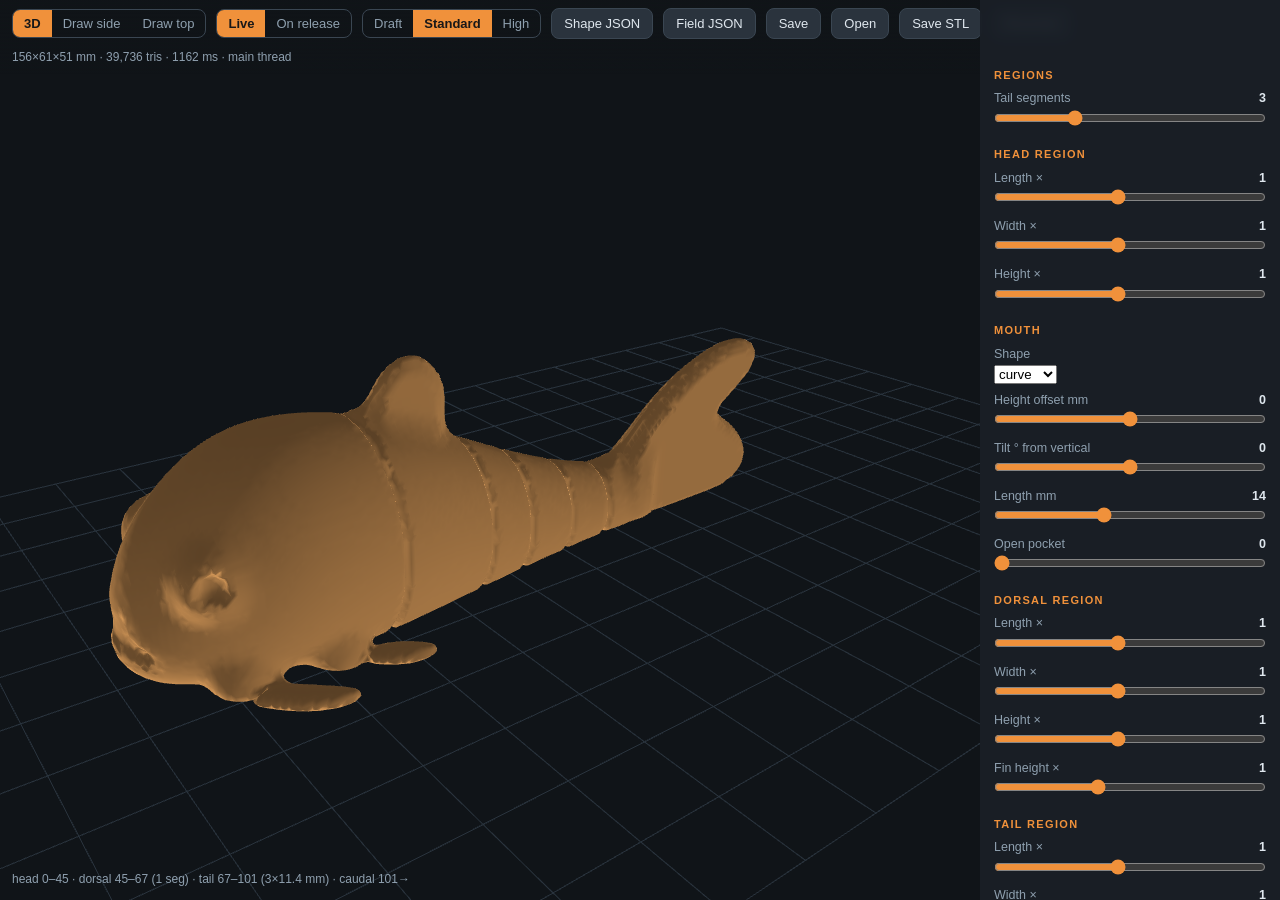
==== commit 470f29d9: "Make the fish-to-MetaMeld handoff findable Two buttons in the fish editor write JSON and only one of" ====
--- a/tools/fish-editor-nurbs.html
+++ b/tools/fish-editor-nurbs.html
@@ -87,7 +87,7 @@
     <button data-q="1.4">Draft</button><button data-q="1.0" class="on">Standard</button><button data-q="0.8">High</button>
   </div>
   <button class="btn" id="exportBtn">Shape JSON</button>
-  <button class="btn" id="fieldBtn">Field JSON</button>
+  <button class="btn" id="fieldBtn" title="Bake the fish to a field file MetaMeld can open">Field JSON</button>
   <button class="btn" id="saveFishBtn">Save</button>
   <button class="btn" id="openFishBtn">Open</button>
   <input type="file" id="fishFile" accept=".json,application/json"
@@ -2427,15 +2427,23 @@
                   p: [(B.x0 + B.x1) / 2, (B.y0 + B.y1) / 2, (B.z0 + B.z1) / 2],
                   r: [0, 0, 0], d: box, round: FIELD_RANGE,
                   mx: false, my: false, mz: false }],
-        field: { nx: m.nx, ny: m.ny, nz: m.nz, box, range: FIELD_RANGE,
-                 data: btoa(bin) }
+        // the library form, and named, so it reads as "Fish" there rather
+        // than as an anonymous baked blob
+        fields: [{ name: 'Fish', nx: m.nx, ny: m.ny, nz: m.nz, box,
+                   range: FIELD_RANGE, data: btoa(bin) }]
       };
       const text = JSON.stringify(doc);
-      document.getElementById('exportText').value = text;
-      document.getElementById('cfgWrap').style.display = 'none';
-      overlay.style.display = 'flex';
+      // a file, not a textarea: this is half a megabyte of base64 and nobody
+      // is selecting that by hand. MetaMeld's Open reads it directly.
+      const blob = new Blob([text], { type: 'application/json' });
+      const a = document.createElement('a');
+      a.href = URL.createObjectURL(blob);
+      a.download = 'fish_field.json';
+      document.body.appendChild(a); a.click(); a.remove();
+      setTimeout(() => URL.revokeObjectURL(a.href), 10000);
       st.textContent = `field ${m.nx}x${m.ny}x${m.nz} at ${res} mm · `
-        + `${(text.length / 1024 / 1024).toFixed(2)} MB · paste into MetaMeld`;
+        + `${(text.length / 1024 / 1024).toFixed(2)} MB · `
+        + `saved fish_field.json — open it in MetaMeld`;
     } catch (e) { showErr('field export: ' + e.message); st.textContent = ''; }
   }, 30);
 };
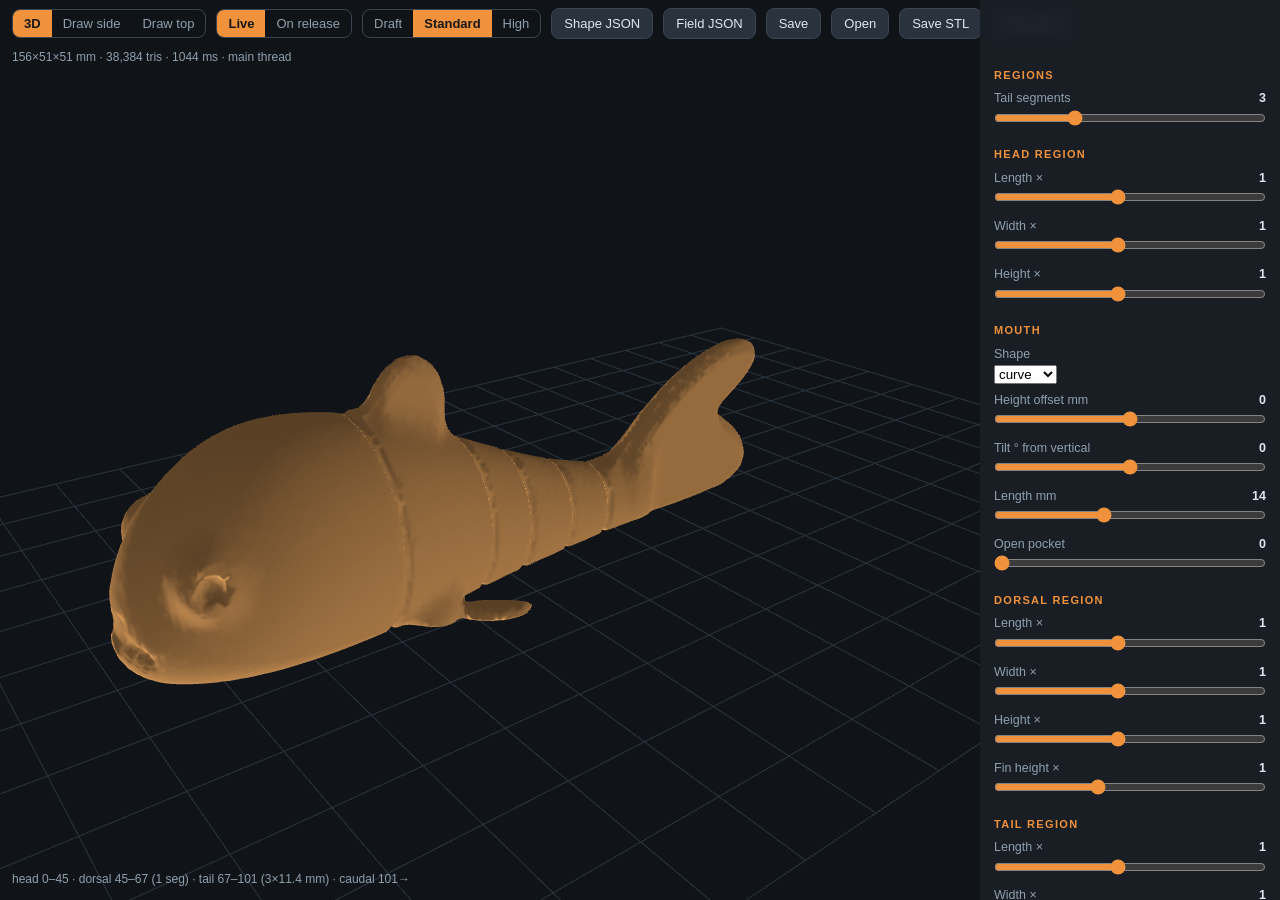
==== commit 8467184a: "Fish designer: no pectorals, pelvic pair under the dorsal fin Mirrors the generator change in Comman" ====
--- a/tools/fish-editor-nurbs.html
+++ b/tools/fish-editor-nurbs.html
@@ -145,8 +145,7 @@
   belly_drop: 3.5, tail_root_len: 12.0, fin_margin: 2.2,
   clearance: 0.55, wall: 1.6, face_gap: 1.0, min_seg_len: 6.0,
   swing_front_deg: 16.0, swing_rear_deg: 12.0,
-  pupil_diameter: 4.6, dorsal_thickness: 2.8,
-  pec_thickness: 3.6, pelvic_thickness: 3.4,
+  pupil_diameter: 4.6, dorsal_thickness: 2.8, pelvic_thickness: 3.4,
   tail_thick_root: 4.0, tail_thick_tip: 2.2,
   fin_edge: 0.9, fin_fillet: 2.8,
   joint_ball_max: 5.0, joint_capture: 0.20, joint_neck: 0.40,
@@ -169,12 +168,13 @@
                            [150, 33], [148, 26], [137, 19.5], [137, 18.5],
                            [148, 11], [149, 2], [138, -2], [120, -2],
                            [107, 0]] },
-    pectoral_fin: { closed: true,
-                    points: [[16, 13], [21, 16], [28, 22], [32, 26],
-                             [29, 28], [22, 26], [16, 20], [13, 15]] },
+    // drawn under the dorsal fin: a ball socket has to live inside one
+    // rigid segment, and the dorsal segment is the one this fish is built
+    // around (see layout())
     pelvic_fin: { closed: true,
-                  points: [[34, 12], [39, 14], [45, 18], [49, 22],
-                           [46, 24], [40, 23], [34, 17], [31, 13]] },
+                  points: [[55.5, 10.5], [60.5, 12.5], [66.5, 16.5],
+                           [70.5, 20.5], [67.5, 22.5], [61.5, 21.5],
+                           [55.5, 15.5], [52.5, 11.5]] },
     mouth: { points: [[1.0, 14.0], [0.6, 11.0], [2.0, 8.5], [5.5, 7.0]] }
   },
   regions: { tail_segments: 3, blend_mm: 8.0 },
@@ -184,7 +184,6 @@
     dorsal: { length: 1, width: 1, height: 1, fin_height: 1 },
     tail: { length: 1, width: 1, height: 1 },
     caudal: { length: 1, height: 1, thickness: 1 },
-    pectoral: { length: 1, width: 1 },
     pelvic: { length: 1, width: 1 }
   }
 };
@@ -364,8 +363,7 @@
   // side fins: attachment BEFORE any remap so paddles translate rigidly
   const planM0 = monotone(plan);
   const sideSpecs = [];
-  for (const [name, thick] of [['pectoral_fin', p.pec_thickness],
-                               ['pelvic_fin', p.pelvic_thickness]]) {
+  for (const [name, thick] of [['pelvic_fin', p.pelvic_thickness]]) {
     if (!curves[name]) continue;
     const pts = sampleCurve(curves[name], NS.side);
     let best = -Infinity, bi = 0;
@@ -750,26 +748,22 @@
       Math.max(Math.floor((last - S.b2) / p.min_seg_len), 0) + ')');
     return out;
   }
-  let need = S.b0 + 12.0;
-  for (const g of S.sideFins) {
-    const rb = Math.min(Math.max(0.42 * g.chord, 3.0), 5.0);
-    need = Math.max(need, g.att[0] + rb + p.clearance + p.wall + 1.0);
-  }
   // m === 1 is np.linspace(a, b, 1) == [a]; without the guard a
   // single-segment layout divides by zero and every cut comes out NaN
   const lin = (a, b, m) => m <= 1 ? [a]
     : Array.from({ length: m }, (_, i) => a + (b - a) * i / (m - 1));
-  out.dorsalOnHead = S.b1 < need || S.b2 - S.b1 < p.min_seg_len;
+  // A head shorter than 12 mm has nowhere to put the eyes and the mouth, and
+  // a dorsal region too short to be a segment fuses into it. The side fins
+  // used to have a say here too -- drawn on the head, their sockets pushed
+  // the first cut back until they fitted ahead of it, which cost a segment.
+  // They ride the dorsal segment now, so the first cut is the dorsal fin's
+  // business alone.
+  out.dorsalOnHead = S.b1 < S.b0 + 12.0 || S.b2 - S.b1 < p.min_seg_len;
   // a ring joint is long; the tail region may not hold as many of them as it
   // holds ball joints (the dorsal region's own pair is checked afterwards)
   if (p.joint_style === 'tool')
     nt = toolSegmentCap(S.b2, last, nt, S, out.notes);
   if (out.dorsalOnHead) {
-    if (S.b2 < need) {
-      out.errors.push('pectoral/pelvic fins attach behind the first joint ' +
-        'cut (x=' + S.b2.toFixed(1) + '); draw them further forward');
-      return out;
-    }
     out.cuts = lin(S.b2, last, nt + 1);
     out.trimLo = 2.0; out.trimHi = S.b2 - p.face_gap / 2 - 1.0;
   } else {
@@ -786,6 +780,54 @@
     out.errors.push('segments as short as ' + minSeg.toFixed(1) +
       ' mm; fewer tail segments or a longer tail region');
   return out;
+}
+
+// How much of the body's SKIN each joint disturbs, as [x0, x1]. A ball joint
+// is a hollow on the centreline: out at the surface all it does is cut the
+// body in two, so its span is the cut plane and the gap either side. The ring
+// tool is a solid subtracted from the whole section, shroud and all, and eats
+// about 26 mm of body at full size -- most of it on one side.
+function jointSpans(p, C) {
+  if (p.joint_style === 'tool')
+    return (C.joints || []).map(j => [j.xa - j.ahead, j.xa + j.behind]);
+  return C.cuts.map(c => [c - p.face_gap / 2, c + p.face_gap / 2]);
+}
+
+// A side-fin socket has to sit inside ONE piece of the body. The socket is a
+// hollow, not a bump: a joint reaching into it leaves two half-sockets either
+// side of a joint that then moves, and the fin falls out. The pelvic pair is
+// drawn under the dorsal fin, which makes the dorsal segment its piece -- and
+// that is the shortest piece on the fish, so say it plainly here rather than
+// leave it to the shell count.
+function checkSideFins(S, p, C) {
+  const spans = jointSpans(p, C);
+  if (!spans.length) return;
+  const edges = [[-Infinity, -Infinity]].concat(spans, [[Infinity, Infinity]]);
+  for (const F of C.fins) {
+    const x = F.cx, r = F.boss + 1.0;
+    const hit = spans.filter(w => w[0] < x + r && w[1] > x - r);
+    if (!hit.length) continue;
+    const free = [];
+    for (let i = 1; i < edges.length; i++)
+      if (edges[i][0] - edges[i - 1][1] > 2 * r)
+        free.push([edges[i - 1][1], edges[i][0]]);
+    free.sort((a, b) => Math.min(Math.abs(a[0] - x), Math.abs(a[1] - x)) -
+                        Math.min(Math.abs(b[0] - x), Math.abs(b[1] - x)));
+    const show = w => w[0] === -Infinity ? 'ahead of x=' + (w[1] - r).toFixed(1)
+                    : w[1] === Infinity ? 'behind x=' + (w[0] + r).toFixed(1)
+                    : 'x=' + (w[0] + r).toFixed(1) + '..' + (w[1] - r).toFixed(1);
+    let where = free.length
+      ? '; it fits ' + free.slice(0, 2).map(show).join(' or ')
+      : '; no piece of this fish is long enough for it — lengthen the body, ' +
+        'or draw a narrower paddle (the socket is sized from the chord)';
+    if (p.joint_style === 'tool')
+      where += '. A ring joint takes far more body than a ball does, so ' +
+               'Linkage: Ball may be the easier fix than moving the fin';
+    C.errors.push('the ' + F.name + ' socket at x=' + x.toFixed(1) +
+      ' (radius ' + F.boss.toFixed(1) + ' mm) runs into the joint that takes ' +
+      'x=' + hit[0][0].toFixed(1) + '..' + hit[0][1].toFixed(1) + ', so it ' +
+      'would print in halves and the fin would fall out' + where);
+  }
 }
 
 // plate-cut ball joint sizing -- mirrors FishBuilder._size_joints
@@ -994,13 +1036,16 @@
     const rb = Math.min(Math.max(0.42 * g.chord, 3.0), 5.0);
     const zc = Math.max(0.62 * rb, Math.sqrt(2 * rb * p.clearance) + 0.45);
     const cy = halfwidthAt(g.att[0], zc, S) - 0.2 * rb;
-    C.fins.push({ cx: g.att[0], cy, cz: zc, rb, rn: 0.45 * rb,
+    C.fins.push({ name: g.name, cx: g.att[0], cy, cz: zc, rb, rn: 0.45 * rb,
                   dx: g.dirx, dy: g.diry, th: g.thick,
                   attx: g.att[0], atty: g.att[1],
                   span: g.span, chord: g.chord,
                   boss: rb + p.clearance + p.wall,
                   poly: polyPre(g.poly) });
   }
+  // after the joints are sized, not before: how much body a joint disturbs
+  // is not known until it has been sized, and a ring joint reaches far
+  if (!C.errors.length) checkSideFins(S, p, C);
 
   // eyes / pupils (head region length anchors them, like the Python side)
   const headLen = (C.dorsalOnHead ? S.b2 : S.b1) - S.b0;
@@ -1098,7 +1143,12 @@
   let pad = finSheet(pre.d2, z - zf, F.th / 2, 0.75 * F.th / 2,
                      pre.u, 0.0, Math.max(F.span, 1.0), 0.45, p.fin_fillet);
   pad = smax(pad, (F.boss + 0.7) - rball, 1.5);
-  return smin(smin(ball, neck, 1.5), pad, 2.0);
+  // 1.0, not the 1.5 this used to be: the fillet where the neck leaves the
+  // ball grows material outward, into the very clearance the joint needs to
+  // turn. At 1.5 the ball-to-socket gap measured 0.43 mm against a nominal
+  // 0.55 -- under two voxels at the 0.3 mm print resolution, so the mesher
+  // bridged it and the fin came out welded to the body. Mirrors the Python.
+  return smin(smin(ball, neck, 1.0), pad, 2.0);
 }
 
 function bodySDF(x, y, z, C) {
@@ -1502,9 +1552,6 @@
   ['caudal','length','Length ×',0.5,1.8,.01],
   ['caudal','height','Height ×',0.5,1.8,.01],
   ['caudal','thickness','Thickness ×',0.5,1.5,.01]]],
- ['Pectoral fins', [
-  ['pectoral','length','Length ×',0.5,1.8,.01],
-  ['pectoral','width','Width ×',0.5,1.8,.01]]],
  ['Pelvic fins', [
   ['pelvic','length','Length ×',0.5,1.8,.01],
   ['pelvic','width','Width ×',0.5,1.8,.01]]],
@@ -1641,14 +1688,14 @@
 // ======================================================================
 const VIEW_CURVES = {
   side: ['back', 'belly', 'dorsal_fin', 'caudal_fin', 'mouth'],
-  top: ['plan', 'pectoral_fin', 'pelvic_fin']
+  top: ['plan', 'pelvic_fin']
 };
 const CURVE_COLOR = {
   back: '#5ec8f0', belly: '#7fd8a0', plan: '#5ec8f0',
   dorsal_fin: '#f0913b', caudal_fin: '#e0709b',
-  pectoral_fin: '#f0913b', pelvic_fin: '#c9a2f2', mouth: '#e8d44d'
+  pelvic_fin: '#c9a2f2', mouth: '#e8d44d'
 };
-const OPTIONAL = { dorsal_fin: 1, caudal_fin: 1, pectoral_fin: 1, pelvic_fin: 1 };
+const OPTIONAL = { dorsal_fin: 1, caudal_fin: 1, pelvic_fin: 1 };
 function curveShown(name) {          // mouth curve only in curve mode
   return !!spec.curves[name] &&
          (name !== 'mouth' || spec.mouth.shape === 'curve');
@@ -2350,6 +2397,11 @@
   if (!shape || typeof shape !== 'object' || !shape.curves)
     throw new Error('no fish shape in that file');
   const merged = NC.deepMerge(NC.DEFAULT_SHAPE, shape);
+  // a file saved before the pectoral pair was removed still carries its
+  // curve and sliders. Nothing reads them any more, and leaving them in
+  // would write them back out again on the next save, so drop them here.
+  delete merged.curves.pectoral_fin;
+  delete merged.sliders.pectoral;
   spec.curves = merged.curves;
   spec.regions = merged.regions;
   spec.sliders = merged.sliders;
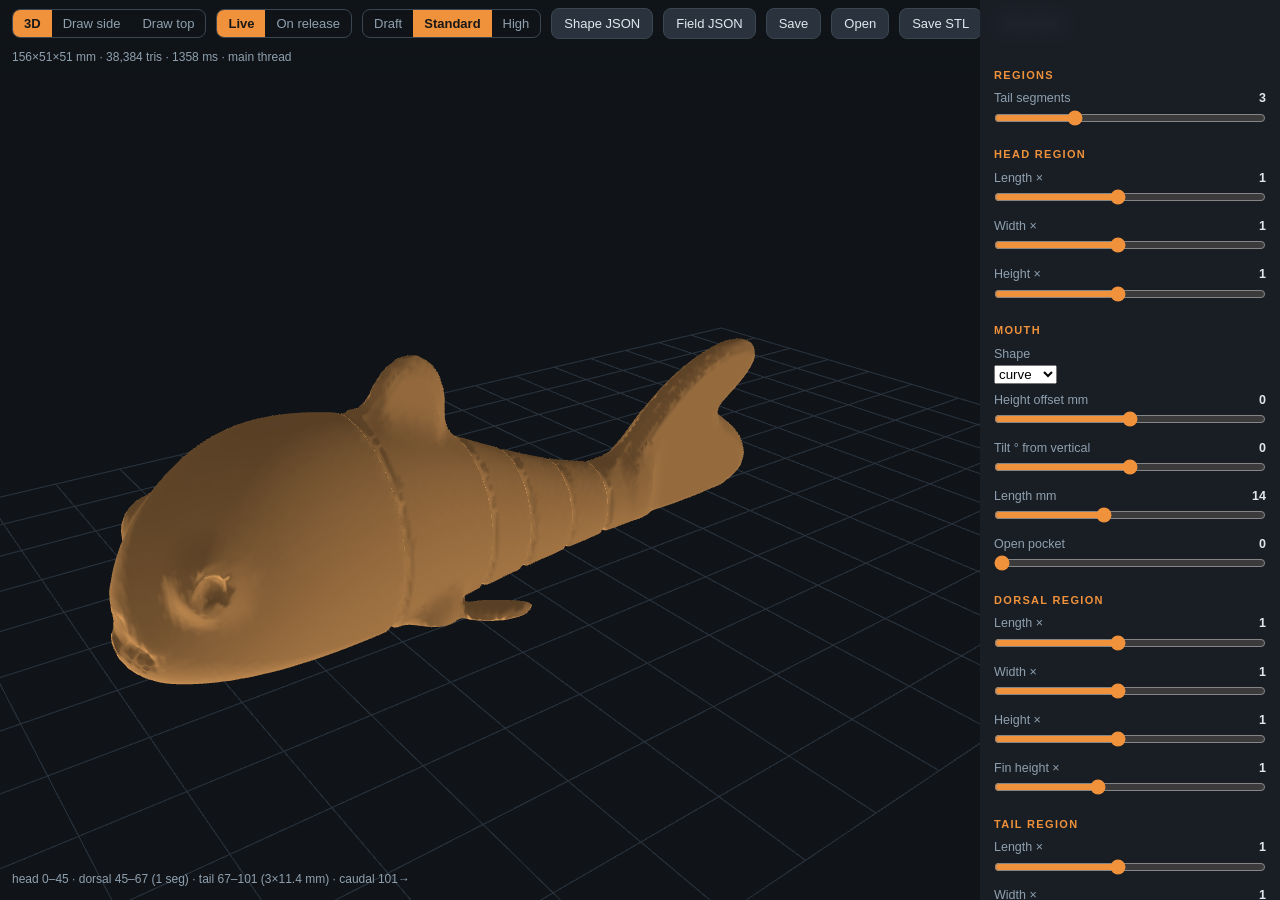
==== commit b79cc74a: "Fish designer: place the ring cutter by hand, and draw its cross-section The solid that makes a segm" ====
--- a/tools/fish-editor-nurbs.html
+++ b/tools/fish-editor-nurbs.html
@@ -149,7 +149,9 @@
   tail_thick_root: 4.0, tail_thick_tip: 2.2,
   fin_edge: 0.9, fin_fillet: 2.8,
   joint_ball_max: 5.0, joint_capture: 0.20, joint_neck: 0.40,
-  joint_style: 'ball', joint_gap: 0.0
+  joint_style: 'ball', joint_gap: 0.0,
+  // where the ring cutter sits, on top of the fit it works out for itself
+  tool_offset: 0.0, tool_lift: 0.0, tool_scale: 1.0
 };
 
 const DEFAULT_SHAPE = {
@@ -627,6 +629,20 @@
   ['cut', 'plane', 2.00, [0, 0, 8], [0, 0, 0], [0, 0, 0]]
 ];
 const TOOL_DEG = Math.PI / 180;
+// Each node's rotation, as the sines and cosines the inverse needs, worked
+// out once. The nodes are a constant and their angles never change, but the
+// field is evaluated per voxel by the mesher and per grid point by the
+// cross-section tracer -- calling sin and cos six times inside that loop was
+// most of what either one spent. Same sequence of operations as before, so
+// the numbers are unchanged.
+const TOOL_ROT = TOOL_NODES.map(n => {
+  const out = [];
+  for (let ax = 2; ax >= 0; ax--) {
+    const a = -n[4][ax] * TOOL_DEG;
+    if (a) out.push(ax, Math.cos(a), Math.sin(a));
+  }
+  return out;
+});
 
 function toolSmin(a, b, k) {
   if (k <= 0) return Math.min(a, b);
@@ -635,15 +651,13 @@
   return b + (a - b) * h - k * h * (1 - h);
 }
 
-function toolNodeSDF(n, X, Y, Z) {
-  const pos = n[3], rot = n[4], d = n[5];
+function toolNodeSDF(n, rots, X, Y, Z) {
+  const pos = n[3], d = n[5];
   let x = X - pos[0], y = Y - pos[1], z = Z - pos[2];
   // world -> local: the editor rotates a shape by Rz*Ry*Rx, so the inverse
   // undoes Z first, then Y, then X
-  for (let ax = 2; ax >= 0; ax--) {
-    const a = -rot[ax] * TOOL_DEG;
-    if (!a) continue;
-    const c = Math.cos(a), sn = Math.sin(a);
+  for (let i = 0; i < rots.length; i += 3) {
+    const ax = rots[i], c = rots[i + 1], sn = rots[i + 2];
     if (ax === 0) { const t = c * y - sn * z; z = sn * y + c * z; y = t; }
     else if (ax === 1) { const t = c * z - sn * x; x = sn * z + c * x; z = t; }
     else { const t = c * x - sn * y; y = sn * x + c * y; x = t; }
@@ -663,8 +677,9 @@
 
 function toolRaw(x, y, z) {
   let d = null;
-  for (const n of TOOL_NODES) {
-    const f = toolNodeSDF(n, x, y, z);
+  for (let i = 0; i < TOOL_NODES.length; i++) {
+    const n = TOOL_NODES[i];
+    const f = toolNodeSDF(n, TOOL_ROT[i], x, y, z);
     if (n[0] === 'add') d = d === null ? f : toolSmin(d, f, n[2]);
     else d = -toolSmin(-d, f, n[2]);      // smax(d, -f, k)
   }
@@ -672,10 +687,12 @@
 }
 
 function toolSDF(x, y, z, j, gap) {
-  // the generator runs x nose->tail and the tool runs y, so the axes swap
+  // the generator runs x nose->tail and the tool runs y, so the axes swap.
+  // `xt` is where the solid sits and `xa` is where the cut is: they are the
+  // same until tool_offset moves one off the other.
   const tx = y / j.sWide;
-  const ty = (x - j.xa) / j.sLong + TOOL.ANCHOR;
-  const tz = z / j.sTall + TOOL.PLATE;
+  const ty = (x - j.xt) / j.sLong + TOOL.ANCHOR;
+  const tz = (z - j.lift) / j.sTall + TOOL.PLATE;
   const s = Math.min(j.sWide, Math.min(j.sLong, j.sTall));
   // times the smallest scale, so it stays an under-estimate of true distance
   let d = toolRaw(tx, ty, tz) * s;
@@ -691,8 +708,91 @@
            long: top / TOOL.H_REF, tall: top / TOOL.H_REF };
 }
 
-function toolSegmentCap(first, last, n, S, notes) {
-  const need = TOOL.MIN_SPACING * toolScales(first, S).long;
+// Marching squares on a 2D slice of an SDF, returning closed loops in the
+// slice's own coordinates. Used to trace the ring cutter for the draw views:
+// the solid that makes a segment cut is not a shape anyone drew, so short of
+// building the plate and looking at the hole there was no way to see where it
+// had landed. Tracing the same `toolSDF` the mesher uses means what is drawn
+// is the cut itself rather than a picture of it.
+function contourSDF(f, x0, x1, y0, y1, n) {
+  const m = Math.max(8, Math.round(n * Math.abs(y1 - y0) / Math.abs(x1 - x0)));
+  const dx = (x1 - x0) / n, dy = (y1 - y0) / m, w = m + 1;
+  const g = new Float32Array((n + 1) * w);
+  for (let i = 0; i <= n; i++)
+    for (let k = 0; k <= m; k++) {
+      const v = f(x0 + i * dx, y0 + k * dy);
+      // the border ring is forced outside, so a solid running past the box
+      // closes along the box edge instead of leaving an open chain that
+      // closePath then shortcuts across the middle of the shape
+      g[i * w + k] = (i === 0 || i === n || k === 0 || k === m)
+        ? Math.max(v, 1e-3) : v;
+    }
+  // edge pairs per case; corners are (i,k) (i+1,k) (i+1,k+1) (i,k+1) and the
+  // edges between them in the same order. 5 and 10 are the saddles: two
+  // separate crossings, drawn as two segments rather than guessed at.
+  const CASES = [[], [3, 0], [0, 1], [3, 1], [1, 2], [3, 0, 1, 2], [0, 2],
+                 [3, 2], [2, 3], [2, 0], [0, 1, 2, 3], [2, 1], [1, 3],
+                 [1, 0], [0, 3], []];
+  const segs = [];
+  const mix = (a, b, va, vb) => a + (b - a) * (va / (va - vb));
+  for (let i = 0; i < n; i++) {
+    const xa = x0 + i * dx, xb = xa + dx;
+    for (let k = 0; k < m; k++) {
+      const v0 = g[i * w + k], v1 = g[(i + 1) * w + k],
+            v2 = g[(i + 1) * w + k + 1], v3 = g[i * w + k + 1];
+      const c = (v0 < 0 ? 1 : 0) | (v1 < 0 ? 2 : 0) |
+                (v2 < 0 ? 4 : 0) | (v3 < 0 ? 8 : 0);
+      const cs = CASES[c];
+      if (!cs.length) continue;
+      const ya = y0 + k * dy, yb = ya + dy;
+      const pt = e => e === 0 ? [mix(xa, xb, v0, v1), ya]
+                    : e === 1 ? [xb, mix(ya, yb, v1, v2)]
+                    : e === 2 ? [mix(xa, xb, v3, v2), yb]
+                              : [xa, mix(ya, yb, v0, v3)];
+      for (let q = 0; q < cs.length; q += 2) segs.push([pt(cs[q]), pt(cs[q + 1])]);
+    }
+  }
+  // chain the segments into loops: every endpoint is shared by exactly two
+  // segments, so following them from any start closes the loop it is on
+  const key = q => Math.round(q[0] / dx * 64) + ':' + Math.round(q[1] / dy * 64);
+  const ends = new Map();
+  segs.forEach((sg, i) => {
+    for (const q of sg) {
+      const k = key(q);
+      if (!ends.has(k)) ends.set(k, []);
+      ends.get(k).push(i);
+    }
+  });
+  const used = new Uint8Array(segs.length), loops = [];
+  for (let i = 0; i < segs.length; i++) {
+    if (used[i]) continue;
+    used[i] = 1;
+    const loop = [segs[i][0], segs[i][1]];
+    for (let guard = 0; guard < segs.length; guard++) {
+      const at = ends.get(key(loop[loop.length - 1])) || [];
+      const nx = at.find(t => !used[t]);
+      if (nx === undefined) break;
+      used[nx] = 1;
+      const sg = segs[nx];
+      loop.push(key(sg[0]) === key(loop[loop.length - 1]) ? sg[1] : sg[0]);
+    }
+    if (loop.length < 3) continue;
+    // a section plane that grazes a surface tangentially -- the side view
+    // does exactly that along the cup walls -- leaves a trail of one-cell
+    // islands where the field just dips under zero. They are real, and they
+    // are speckle; a cross-section is easier to read without them.
+    let xa = Infinity, xb = -Infinity, ya = Infinity, yb = -Infinity;
+    for (const q of loop) {
+      xa = Math.min(xa, q[0]); xb = Math.max(xb, q[0]);
+      ya = Math.min(ya, q[1]); yb = Math.max(yb, q[1]);
+    }
+    if (xb - xa > 1.5 || yb - ya > 1.5) loops.push(loop);
+  }
+  return loops;
+}
+
+function toolSegmentCap(p, first, last, n, S, notes) {
+  const need = TOOL.MIN_SPACING * p.tool_scale * toolScales(first, S).long;
   const m = Math.max(1, Math.min(n, Math.floor((last - first) / need)));
   if (m !== n)
     notes.push('ring joints: ' + n + ' segments would space them ' +
@@ -706,6 +806,7 @@
   const notes = [], errors = [], info = [];
   for (let i = 0; i < cuts.length; i++) {
     const sc = toolScales(cuts[i], S);
+    for (const k in sc) sc[k] *= p.tool_scale;
     const sm = Math.min(sc.wide, Math.min(sc.long, sc.tall));
     const ahead = TOOL.AHEAD * sc.long, behind = TOOL.BEHIND * sc.long;
     const gap = p.joint_gap > 0 ? p.joint_gap : TOOL.THICK * sm;
@@ -724,7 +825,15 @@
     if (gap < 0.3)
       notes.push('joint x=' + cuts[i].toFixed(0) + ': only ' + gap.toFixed(2) +
         ' mm of clearance — the section is small, so the joint is too');
-    info.push({ xa: cuts[i], sWide: sc.wide, sLong: sc.long, sTall: sc.tall,
+    // the tool's own plate is its bottom: nothing below it is ever removed,
+    // so a lifted cutter leaves a continuous bridge of body under every joint
+    if (!i && p.tool_lift > 0.05)
+      notes.push('Lift ' + p.tool_lift.toFixed(1) + ' mm holds the cutter off ' +
+        'the build plate, so that much body is left under every joint and the ' +
+        'segments print as one piece');
+    info.push({ xa: cuts[i], xt: cuts[i] + p.tool_offset,
+                lift: p.tool_lift,
+                sWide: sc.wide, sLong: sc.long, sTall: sc.tall,
                 gap: gap, ahead: ahead, behind: behind });
   }
   return { notes: notes, errors: errors, info: info };
@@ -762,7 +871,7 @@
   // a ring joint is long; the tail region may not hold as many of them as it
   // holds ball joints (the dorsal region's own pair is checked afterwards)
   if (p.joint_style === 'tool')
-    nt = toolSegmentCap(S.b2, last, nt, S, out.notes);
+    nt = toolSegmentCap(p, S.b2, last, nt, S, out.notes);
   if (out.dorsalOnHead) {
     out.cuts = lin(S.b2, last, nt + 1);
     out.trimLo = 2.0; out.trimHi = S.b2 - p.face_gap / 2 - 1.0;
@@ -789,7 +898,7 @@
 // about 26 mm of body at full size -- most of it on one side.
 function jointSpans(p, C) {
   if (p.joint_style === 'tool')
-    return (C.joints || []).map(j => [j.xa - j.ahead, j.xa + j.behind]);
+    return (C.joints || []).map(j => [j.xt - j.ahead, j.xt + j.behind]);
   return C.cuts.map(c => [c - p.face_gap / 2, c + p.face_gap / 2]);
 }
 
@@ -959,7 +1068,7 @@
     // the tool's own extent is 11 ahead of its anchor and 35.75 behind;
     // outside that the subtraction cannot change anything, so skipping is
     // exact rather than an approximation
-    if (x < j.xa - 11.5 * j.sLong || x > j.xa + 36.5 * j.sLong) continue;
+    if (x < j.xt - 11.5 * j.sLong || x > j.xt + 36.5 * j.sLong) continue;
     F = Math.max(F, -toolSDF(x, y, z, j, p.joint_gap));
   }
   return F;
@@ -1491,7 +1600,7 @@
                     // exported so the ring-joint solid can be held against
                     // joint_tool.py's, which is the only way to know the port
                     // is faithful -- see experiments/ring_joints
-                    TOOL, toolRaw, toolSDF, toolScales };
+                    TOOL, toolRaw, toolSDF, toolScales, contourSDF };
 if (typeof module !== 'undefined' && module.exports) module.exports = NurbsCore;
 root.NurbsCore = NurbsCore;
 })(typeof self !== 'undefined' ? self : globalThis);
@@ -1522,8 +1631,13 @@
   sliders: NC.clone(NC.DEFAULT_SHAPE.sliders),
   mouth: NC.clone(NC.DEFAULT_SHAPE.mouth)
 };
-const face = Object.assign({}, NC.DEFAULTS,    // eye/lip FishParams
-                          { joint_style: 'ball' });
+// Everything the panel can change that is a FishParams rather than a drawn
+// curve. NC.FIXED holds the defaults for the rest; these are the ones with a
+// control, so they need a value here even when it is the default one -- a
+// slider bound to `undefined` shows blank and writes NaN.
+const FACE_BASE = () => Object.assign({}, NC.DEFAULTS,
+  { joint_style: 'ball', tool_offset: 0, tool_lift: 0, tool_scale: 1 });
+const face = FACE_BASE();
 
 // ---------- sliders panel ----------
 const SLIDERS = [
@@ -1579,49 +1693,55 @@
 // rows are built once with closures over their own elements; without this
 // list, opening a file would change the fish and leave the sliders lying.
 const sliderRows = [];
-SLIDERS.forEach(([title, rows]) => {
-  const h = document.createElement('h3'); h.textContent = title; panel.appendChild(h);
-  rows.forEach(([grp, key, label, mn, mx, st]) => {
-    const row = document.createElement('div'); row.className = 'row';
-    const lab = document.createElement('label');
-    lab.innerHTML = label + ' <b></b>';
-    const val = lab.querySelector('b');
-    if (grp === 'mouthsel') {                 // dropdown row
-      const sel = document.createElement('select');
-      for (const opt of mn) {                 // mn carries the options
-        const o = document.createElement('option');
-        o.value = o.textContent = opt;
-        sel.appendChild(o);
-      }
-      sel.value = getSlider(grp, key);
-      val.textContent = '';
-      row.append(lab, sel); panel.appendChild(row);
-      sliderRows.push({ grp, key, el: sel });
-      sel.addEventListener('change', () => {
-        setSlider(grp, key, sel.value);
-        if (mode !== '3d') { buildChips(); redraw2d(); }
-        requestBuild(false);
-      });
-      return;
-    }
-    const inp = document.createElement('input');
-    inp.type = 'range'; inp.min = mn; inp.max = mx; inp.step = st;
-    inp.value = getSlider(grp, key);
-    val.textContent = inp.value;
-    row.append(lab, inp); panel.appendChild(row);
-    sliderRows.push({ grp, key, el: inp, out: val });
-    inp.addEventListener('input', () => {
-      setSlider(grp, key, +inp.value); val.textContent = inp.value;
-      if (liveMode === 'live') requestBuild(true);
-      if (mode !== '3d') { markDirty(); redraw2d(); }
+function addRow(spec) {
+  const [grp, key, label, mn, mx, st] = spec;
+  const row = document.createElement('div'); row.className = 'row';
+  const lab = document.createElement('label');
+  lab.innerHTML = label + ' <b></b>';
+  const val = lab.querySelector('b');
+  if (grp === 'mouthsel') {                 // dropdown row
+    const sel = document.createElement('select');
+    for (const opt of mn) {                 // mn carries the options
+      const o = document.createElement('option');
+      o.value = o.textContent = opt;
+      sel.appendChild(o);
+    }
+    sel.value = getSlider(grp, key);
+    val.textContent = '';
+    row.append(lab, sel); panel.appendChild(row);
+    sliderRows.push({ grp, key, el: sel });
+    sel.addEventListener('change', () => {
+      setSlider(grp, key, sel.value);
+      if (mode !== '3d') { buildChips(); redraw2d(); }
+      requestBuild(false);
     });
-    inp.addEventListener('change', () => {
-      setSlider(grp, key, +inp.value); val.textContent = inp.value;
-      requestBuild(false);
-      if (mode !== '3d') { markDirty(); redraw2d(); }
-    });
+    return row;
+  }
+  const inp = document.createElement('input');
+  inp.type = 'range'; inp.min = mn; inp.max = mx; inp.step = st;
+  inp.value = getSlider(grp, key);
+  val.textContent = inp.value;
+  row.append(lab, inp); panel.appendChild(row);
+  sliderRows.push({ grp, key, el: inp, out: val });
+  inp.addEventListener('input', () => {
+    setSlider(grp, key, +inp.value); val.textContent = inp.value;
+    if (liveMode === 'live') requestBuild(true);
+    if (mode !== '3d') { markDirty(); redraw2d(); }
   });
-});
+  inp.addEventListener('change', () => {
+    setSlider(grp, key, +inp.value); val.textContent = inp.value;
+    requestBuild(false);
+    if (mode !== '3d') { markDirty(); redraw2d(); }
+  });
+  return row;
+}
+function addGroup(title, rows) {
+  const h = document.createElement('h3');
+  h.textContent = title; panel.appendChild(h);
+  return [h].concat(rows.map(addRow));
+}
+SLIDERS.forEach(([title, rows]) => addGroup(title, rows));
+
 // linkage: ball-and-socket, or the subtracted interlocking rings. It is not
 // drawn in the 3D preview either way, but it decides how many segments fit
 // and it is what Save STL exports.
@@ -1639,6 +1759,7 @@
   btn.addEventListener('click', () => {
     face.joint_style = v;
     [...jseg.children].forEach(c => c.classList.toggle('on', c === btn));
+    syncCutterRows();
     requestBuild(false);
     if (mode !== '3d') { markDirty(); redraw2d(); }
   });
@@ -1646,6 +1767,28 @@
   jbtns.push([v, btn]);
 });
 jrow.append(jlab, jseg); panel.appendChild(jrow);
+
+// Placing the ring cutter by hand. It sizes and places itself against the
+// local section, which is the point of it -- these ride on top of that fit,
+// for when the automatic answer lands somewhere you would rather it did not.
+// The draw views show the cross-section they move, so this is a thing you
+// watch rather than guess at. Only the ring linkage has a solid to place, so
+// the group is only up when that linkage is.
+const cutterRows = addGroup('Ring cutter', [
+  ['face', 'tool_offset', 'Along body mm', -25, 25, .5],
+  ['face', 'tool_lift', 'Lift mm', -10, 20, .5],
+  ['face', 'tool_scale', 'Scale ×', .4, 1.8, .01]]);
+const cutterNote = document.createElement('p');
+cutterNote.style.cssText = 'color:#8fa0af;font-size:11.5px;margin:-4px 0 10px';
+cutterNote.textContent = 'The cut stays where the regions put it; these move ' +
+  'the solid that makes it. Draw side / Draw top show its cross-section.';
+panel.appendChild(cutterNote);
+cutterRows.push(cutterNote);
+function syncCutterRows() {
+  const on = face.joint_style === 'tool';
+  for (const el of cutterRows) el.style.display = on ? '' : 'none';
+}
+syncCutterRows();
 
 const foot = document.createElement('p');
 foot.style.cssText = 'color:#8fa0af;font-size:11.5px;margin-top:14px';
@@ -1803,6 +1946,39 @@
 }
 function markDirty() { prepDirty = true; }
 
+// ---------- the ring cutter, in cross-section ----------
+// The plane each view cuts the tool on: the centreline in side view, where the
+// interlocking rings live, and the height of those rings in top view -- a top
+// slice at the plate would show the shroud and none of the linkage, which is
+// the part worth seeing.
+//
+// Traced in world millimetres and cached against the resolve rather than the
+// camera: panning and zooming reuse the paths, and only an edit to the fish or
+// to the cutter's own sliders pays for them again.
+function cutterPaths(C) {
+  // coarser while a point is under the finger and sharper once it is let go:
+  // tracing three joints at full grid costs several times what resolving the
+  // fish does, and a drag redraws on every frame
+  const n = drag ? 56 : 110;
+  const at = mode + ':' + n;
+  if (!C._cut) C._cut = {};
+  if (C._cut[at]) return C._cut[at];
+  const out = [];
+  if (C.p && C.p.joint_style === 'tool' && C.joints) {
+    for (const j of C.joints) {
+      const x0 = j.xt - 13 * j.sLong, x1 = j.xt + 38 * j.sLong;
+      const f = mode === 'side'
+        ? (x, z) => NC.toolSDF(x, 0, z, j, C.p.joint_gap)
+        : (x, y) => NC.toolSDF(x, y, j.lift + 7.5 * j.sTall, j, C.p.joint_gap);
+      const v0 = mode === 'side' ? j.lift - 1.5 : -30 * j.sWide;
+      const v1 = mode === 'side' ? j.lift + 44 * j.sTall : 30 * j.sWide;
+      out.push(...NC.contourSDF(f, x0, x1, v0, v1, n));
+    }
+  }
+  C._cut[at] = out;
+  return out;
+}
+
 function redraw2d() {
   if (mode === '3d') return;
   const r = editRect();
@@ -1857,6 +2033,26 @@
     }
     ectx.setLineDash([]);
     document.getElementById('regline').textContent = NC.regionSummary(C);
+  }
+
+  // the ring cutter in cross-section: what the segment cut actually removes,
+  // where the sliders have put it. Filled even-odd, so the rings read as
+  // rings instead of as filled discs.
+  const cuts2d = cutterPaths(C);
+  if (cuts2d.length) {
+    const path = new Path2D();
+    for (const loop of cuts2d) {
+      loop.forEach((q, i) => {
+        const [sx, sy] = w2s(q[0], q[1]);
+        i ? path.lineTo(sx, sy) : path.moveTo(sx, sy);
+      });
+      path.closePath();
+    }
+    ectx.fillStyle = '#7fd8f0'; ectx.globalAlpha = 0.13;
+    ectx.fill(path, 'evenodd');
+    ectx.strokeStyle = '#7fd8f0'; ectx.globalAlpha = 0.75; ectx.lineWidth = 1.2;
+    ectx.stroke(path);
+    ectx.globalAlpha = 1;
   }
 
   // plate line / centerline
@@ -2373,7 +2569,6 @@
 // joint_style lives in FIXED rather than DEFAULTS, so a loop over DEFAULTS
 // alone silently drops the linkage choice. Compare against the same baseline
 // `face` is built from instead.
-const FACE_BASE = () => Object.assign({}, NC.DEFAULTS, { joint_style: 'ball' });
 function editorDoc() {
   const base = FACE_BASE(), cfg = {};
   for (const k in face) if (face[k] !== base[k]) cfg[k] = face[k];
@@ -2382,6 +2577,7 @@
 }
 
 function syncPanel() {
+  syncCutterRows();
   for (const r of sliderRows) {
     const v = getSlider(r.grp, r.key);
     r.el.value = v;
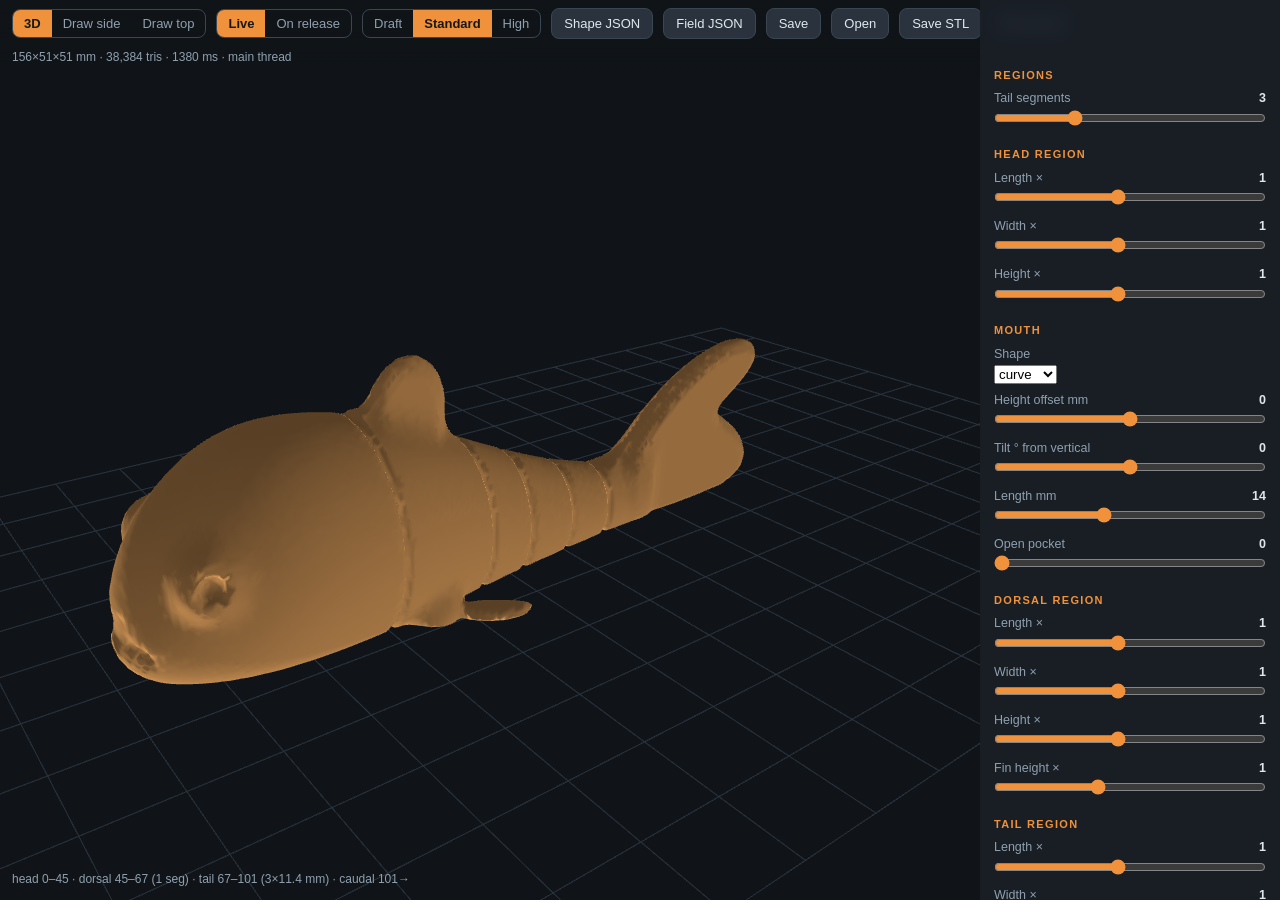
==== commit 0af5bac0: "Fish designer: a draggable bounding box on each cutter The cross-section showed where a cutter had l" ====
--- a/tools/fish-editor-nurbs.html
+++ b/tools/fish-editor-nurbs.html
@@ -151,7 +151,9 @@
   joint_ball_max: 5.0, joint_capture: 0.20, joint_neck: 0.40,
   joint_style: 'ball', joint_gap: 0.0,
   // where the ring cutter sits, on top of the fit it works out for itself
-  tool_offset: 0.0, tool_lift: 0.0, tool_scale: 1.0
+  tool_offset: 0.0, tool_lift: 0.0, tool_scale: 1.0,
+  // per-joint nudges on top of those, by joint index; see toolPlace()
+  tool_place: []
 };
 
 const DEFAULT_SHAPE = {
@@ -607,6 +609,11 @@
   PLATE: 8.0, ANCHOR: 8.5,      // its build plate, and the joint, in its frame
   HW_REF: 20.5, H_REF: 38.75,   // the body section it was authored against
   AHEAD: 11.0, BEHIND: 15.0,    // body it consumes each way, in its own units
+  // its own bounding box, not its footprint: the solid runs y = -2.5 .. 44
+  // about an anchor at 8.5, and z = 8 .. 49.75 off a plate at 8. This is the
+  // box the designer draws handles on, so it has to be the whole solid --
+  // shroud, overshoot and all -- rather than the part that removes material.
+  BOX_AHEAD: 11.0, BOX_BEHIND: 35.5, BOX_TALL: 41.75,
   MIN_SPACING: 26.0,            // ...so joints no closer than the sum of those
   SHATTER: 12.0,                // closer still and the two cuts collide
   THICK: 1.20                   // its own clearance, at scale 1
@@ -802,11 +809,25 @@
   return m;
 }
 
+// The per-joint nudge for joint `i`, defaulted. Deltas, not absolutes: 0 and
+// 1 mean "wherever the global placement put it", so a global slider still
+// moves a joint that has been dragged by hand.
+function toolPlace(p, i) {
+  const out = { off: 0, lift: 0, long: 1, tall: 1 };
+  const place = p.tool_place || [];
+  if (i < place.length && place[i] && typeof place[i] === 'object')
+    for (const k in out) if (k in place[i]) out[k] = +place[i][k];
+  return out;
+}
+
 function toolJointNotes(p, cuts, S) {
-  const notes = [], errors = [], info = [];
+  const notes = [], errors = [], info = [], lifted = [];
   for (let i = 0; i < cuts.length; i++) {
+    const pl = toolPlace(p, i);
     const sc = toolScales(cuts[i], S);
-    for (const k in sc) sc[k] *= p.tool_scale;
+    sc.wide *= p.tool_scale;
+    sc.long *= p.tool_scale * pl.long;
+    sc.tall *= p.tool_scale * pl.tall;
     const sm = Math.min(sc.wide, Math.min(sc.long, sc.tall));
     const ahead = TOOL.AHEAD * sc.long, behind = TOOL.BEHIND * sc.long;
     const gap = p.joint_gap > 0 ? p.joint_gap : TOOL.THICK * sm;
@@ -825,17 +846,21 @@
     if (gap < 0.3)
       notes.push('joint x=' + cuts[i].toFixed(0) + ': only ' + gap.toFixed(2) +
         ' mm of clearance — the section is small, so the joint is too');
-    // the tool's own plate is its bottom: nothing below it is ever removed,
-    // so a lifted cutter leaves a continuous bridge of body under every joint
-    if (!i && p.tool_lift > 0.05)
-      notes.push('Lift ' + p.tool_lift.toFixed(1) + ' mm holds the cutter off ' +
-        'the build plate, so that much body is left under every joint and the ' +
-        'segments print as one piece');
-    info.push({ xa: cuts[i], xt: cuts[i] + p.tool_offset,
-                lift: p.tool_lift,
+    const lift = p.tool_lift + pl.lift;
+    if (lift > 0.05) lifted.push(lift);
+    info.push({ xa: cuts[i], xt: cuts[i] + p.tool_offset + pl.off, lift: lift,
                 sWide: sc.wide, sLong: sc.long, sTall: sc.tall,
                 gap: gap, ahead: ahead, behind: behind });
   }
+  // the tool's own plate is its bottom: nothing below it is ever removed, so
+  // a lifted cutter leaves a continuous bridge of body under the joint
+  if (lifted.length)
+    notes.push('the cutter is held up to ' +
+      Math.max(...lifted).toFixed(1) + ' mm off the build plate at ' +
+      (lifted.length === cuts.length ? 'every joint'
+                                     : lifted.length + ' joint(s)') +
+      ', so that much body is left underneath and those segments print as ' +
+      'one piece');
   return { notes: notes, errors: errors, info: info };
 }
 
@@ -1600,7 +1625,8 @@
                     // exported so the ring-joint solid can be held against
                     // joint_tool.py's, which is the only way to know the port
                     // is faithful -- see experiments/ring_joints
-                    TOOL, toolRaw, toolSDF, toolScales, contourSDF };
+                    TOOL, toolRaw, toolSDF, toolScales, toolPlace,
+                    contourSDF };
 if (typeof module !== 'undefined' && module.exports) module.exports = NurbsCore;
 root.NurbsCore = NurbsCore;
 })(typeof self !== 'undefined' ? self : globalThis);
@@ -1781,7 +1807,10 @@
 const cutterNote = document.createElement('p');
 cutterNote.style.cssText = 'color:#8fa0af;font-size:11.5px;margin:-4px 0 10px';
 cutterNote.textContent = 'The cut stays where the regions put it; these move ' +
-  'the solid that makes it. Draw side / Draw top show its cross-section.';
+  'the solid that makes it. Draw side / Draw top show its cross-section, and ' +
+  'in Draw side each cutter gets a box: drag a corner to stretch it from the ' +
+  'opposite corner, the middle to move that one cutter, double-click the ' +
+  'middle to hand it back to these sliders.';
 panel.appendChild(cutterNote);
 cutterRows.push(cutterNote);
 function syncCutterRows() {
@@ -1947,6 +1976,32 @@
 function markDirty() { prepDirty = true; }
 
 // ---------- the ring cutter, in cross-section ----------
+// Each cutter's own bounding box in the side plane, and the handles on it.
+// Corners scale the solid, each one anchored on the corner opposite, so a
+// drag stretches the box from the far corner and never slides it. The middle
+// handle moves that cutter alone. Everything is a delta on the panel's three
+// sliders, so those keep working afterwards -- and a double-click on the
+// middle handle throws the delta away.
+//
+// Side view only: it is the plane with the fore-aft and the height axes on
+// it, and those are the two a box in this view can honestly claim to set.
+// Across-body scale stays on the Scale slider, where the top view shows it.
+function cutterBoxes(C) {
+  if (mode !== 'side' || !C.p || C.p.joint_style !== 'tool' || !C.joints)
+    return [];
+  return C.joints.map((j, i) => ({
+    i: i, j: j,
+    x0: j.xt - NC.TOOL.BOX_AHEAD * j.sLong,
+    x1: j.xt + NC.TOOL.BOX_BEHIND * j.sLong,
+    z0: j.lift,
+    z1: j.lift + NC.TOOL.BOX_TALL * j.sTall
+  }));
+}
+// corner order: 0 = (x0,z0), 1 = (x1,z0), 2 = (x1,z1), 3 = (x0,z1)
+function boxCorner(b, k) {
+  return [k === 1 || k === 2 ? b.x1 : b.x0, k >= 2 ? b.z1 : b.z0];
+}
+
 // The plane each view cuts the tool on: the centreline in side view, where the
 // interlocking rings live, and the height of those rings in top view -- a top
 // slice at the plate would show the shroud and none of the linkage, which is
@@ -2108,6 +2163,30 @@
     });
     ectx.globalAlpha = 1;
   }
+
+  // the cutter boxes go last so their handles sit over everything else
+  for (const b of cutterBoxes(C)) {
+    const [sx0, sz0] = w2s(b.x0, b.z0), [sx1, sz1] = w2s(b.x1, b.z1);
+    const on = drag && drag.kind === 'cut' && drag.i === b.i;
+    ectx.strokeStyle = on ? '#bfeaff' : '#7fd8f0';
+    ectx.globalAlpha = on ? 0.95 : 0.55;
+    ectx.lineWidth = 1;
+    ectx.setLineDash([5, 4]);
+    ectx.strokeRect(Math.min(sx0, sx1), Math.min(sz0, sz1),
+                    Math.abs(sx1 - sx0), Math.abs(sz1 - sz0));
+    ectx.setLineDash([]);
+    ectx.globalAlpha = 1;
+    ectx.fillStyle = on ? '#bfeaff' : '#7fd8f0';
+    for (let k = 0; k < 4; k++) {
+      const [sx, sy] = w2s(...boxCorner(b, k));
+      ectx.fillRect(sx - 4.5, sy - 4.5, 9, 9);
+    }
+    const [mx, my] = w2s((b.x0 + b.x1) / 2, (b.z0 + b.z1) / 2);
+    ectx.beginPath(); ectx.arc(mx, my, 5.5, 0, 7); ectx.fill();
+    ectx.strokeStyle = '#101820'; ectx.lineWidth = 1.5;
+    ectx.beginPath(); ectx.moveTo(mx - 3, my); ectx.lineTo(mx + 3, my);
+    ectx.moveTo(mx, my - 3); ectx.lineTo(mx, my + 3); ectx.stroke();
+  }
 }
 
 // ---------- 2D interaction ----------
@@ -2125,19 +2204,103 @@
   }
   return best;
 }
+// Curve points win ties: the cutter boxes overshoot the fish on purpose, so
+// their top corners often land on the back curve, and losing the ability to
+// drag the fish would be the worse trade. Nothing stops you panning a little
+// to separate the two.
+function hitCutter(px, py) {
+  const C = prepDirty ? prep2d() : lastPrep;
+  for (const b of cutterBoxes(C)) {
+    const [mx, my] = w2s((b.x0 + b.x1) / 2, (b.z0 + b.z1) / 2);
+    if (Math.hypot(mx - px, my - py) < 11) return { i: b.i, k: 'mid', b };
+    for (let k = 0; k < 4; k++) {
+      const [sx, sy] = w2s(...boxCorner(b, k));
+      if (Math.hypot(sx - px, sy - py) < 11) return { i: b.i, k, b };
+    }
+  }
+  return null;
+}
+
+// Read-modify-write of one joint's entry in tool_place, growing the array to
+// reach it. Absent entries are the global placement, which is what the
+// defaults here spell out.
+function setPlace(i, patch) {
+  const arr = face.tool_place || (face.tool_place = []);
+  while (arr.length <= i) arr.push(null);
+  // rounded on the way in: a pointer lands wherever it lands, and 11.709362
+  // millimetres in an exported config is noise pretending to be a decision
+  for (const k in patch)
+    patch[k] = Math.round(patch[k] * (k === 'off' || k === 'lift' ? 20 : 1000))
+             / (k === 'off' || k === 'lift' ? 20 : 1000);
+  arr[i] = Object.assign({ off: 0, lift: 0, long: 1, tall: 1 },
+                         arr[i] || {}, patch);
+}
+const clamp = (v, a, b) => v < a ? a : v > b ? b : v;
+
 function editDown(px, py) {
   const h = hitHandle(px, py);
   if (h) {
     if (active !== h.name) { active = h.name; buildChips(); }
     selPt = h.i;
     drag = { kind: 'pt', moved: false };
+    redraw2d();
+    return;
+  }
+  const c = hitCutter(px, py);
+  if (c) {
+    const C = lastPrep, b = c.b;
+    const [wx, wz] = s2w(px, py);
+    drag = { kind: 'cut', i: c.i, k: c.k, moved: false,
+             // the far corner stays put for the whole drag, and the automatic
+             // section fit is what the dragged size is expressed against
+             anchor: c.k === 'mid' ? null : boxCorner(b, (c.k + 2) % 4),
+             xa: b.j.xa, auto: NC.toolScales(b.j.xa, C.S),
+             grabX: wx, grabZ: wz,
+             off0: b.j.xt - b.j.xa - face.tool_offset,
+             lift0: b.j.lift - face.tool_lift };
+    redraw2d();
+    return;
+  }
+  drag = { kind: 'pan', px, py };
+  redraw2d();
+}
+
+// A corner drag: the box is stretched from the anchor to the pointer, and the
+// result is turned back into the placement that would produce it. The tool's
+// own box is BOX_AHEAD ahead of its anchor point and BOX_BEHIND behind, so a
+// width buys a fore-aft scale and that scale then says where the tool sits.
+function dragCutter(px, py) {
+  const [wx, wz] = s2w(px, py);
+  const T = NC.TOOL, span = T.BOX_AHEAD + T.BOX_BEHIND;
+  const gl = face.tool_scale || 1;
+  if (drag.k === 'mid') {
+    setPlace(drag.i, {
+      off: clamp(drag.off0 + wx - drag.grabX, -80, 80),
+      lift: clamp(drag.lift0 + wz - drag.grabZ, -30, 60) });
   } else {
-    drag = { kind: 'pan', px, py };
-  }
-  redraw2d();
+    const [ax, az] = drag.anchor;
+    const sLong = clamp(Math.abs(wx - ax) / span, 0.15, 4);
+    const sTall = clamp(Math.abs(wz - az) / T.BOX_TALL, 0.15, 4);
+    // which side of the anchor the dragged corner is on decides whether the
+    // anchor is the box's front or its back, and its floor or its ceiling
+    const xt = wx > ax ? ax + T.BOX_AHEAD * sLong : ax - T.BOX_BEHIND * sLong;
+    const lift = wz > az ? az : az - T.BOX_TALL * sTall;
+    setPlace(drag.i, {
+      off: clamp(xt - drag.xa - face.tool_offset, -80, 80),
+      lift: clamp(lift - face.tool_lift, -30, 60),
+      long: clamp(sLong / (drag.auto.long * gl), 0.1, 6),
+      tall: clamp(sTall / (drag.auto.tall * gl), 0.1, 6) });
+  }
+  drag.moved = true;
+  markDirty(); redraw2d();
+  if (liveMode === 'live' && Date.now() - liveTimer > 350) {
+    liveTimer = Date.now();
+    requestBuild(true);
+  }
 }
 function editMove(px, py) {
   if (!drag) return;
+  if (drag.kind === 'cut') { dragCutter(px, py); return; }
   if (drag.kind === 'pan') {
     const c = cam2d[mode];
     c.ox -= (px - drag.px) / c.s;
@@ -2160,8 +2323,9 @@
   }
 }
 function editUp() {
-  if (drag && drag.kind === 'pt' && drag.moved) requestBuild(false);
+  if (drag && drag.moved && drag.kind !== 'pan') requestBuild(false);
   drag = null;
+  redraw2d();
 }
 editCanvas.addEventListener('mousedown', e => {
   const r = editRect(); editDown(e.clientX - r.left, e.clientY - r.top);
@@ -2171,6 +2335,16 @@
   const r = editRect(); editMove(e.clientX - r.left, e.clientY - r.top);
 });
 addEventListener('mouseup', () => { if (mode !== '3d') editUp(); });
+// double-click a middle handle to give that cutter back to the sliders
+editCanvas.addEventListener('dblclick', e => {
+  const r = editRect();
+  const c = hitCutter(e.clientX - r.left, e.clientY - r.top);
+  if (!c || c.k !== 'mid' || !face.tool_place || !face.tool_place[c.i]) return;
+  face.tool_place[c.i] = null;
+  while (face.tool_place.length && !face.tool_place[face.tool_place.length - 1])
+    face.tool_place.pop();
+  markDirty(); redraw2d(); requestBuild(false);
+});
 editCanvas.addEventListener('wheel', e => {
   e.preventDefault();
   const r = editRect();
@@ -2571,7 +2745,12 @@
 // `face` is built from instead.
 function editorDoc() {
   const base = FACE_BASE(), cfg = {};
-  for (const k in face) if (face[k] !== base[k]) cfg[k] = face[k];
+  // tool_place is an array, so === compares identity and would export it
+  // every time; its contents are plain numbers, so text is a fair test
+  for (const k in face)
+    if (typeof face[k] === 'object'
+        ? JSON.stringify(face[k]) !== JSON.stringify(base[k])
+        : face[k] !== base[k]) cfg[k] = face[k];
   return { version: 1, kind: 'flexifish-nurbs',
            shape: exportShape(), config: cfg };
 }
@@ -2753,7 +2932,10 @@
 requestBuild(true);
 setTimeout(() => requestBuild(false), 60);
 // tiny debug handle for automated tests
-window.__fish = { spec, cam2d, face, curMode: () => mode };
+window.__fish = { spec, cam2d, face, curMode: () => mode,
+  // the cutter boxes in world mm and the world -> screen transform, so a test
+  // can put the pointer on a handle rather than guess where one is
+  boxes: () => cutterBoxes(prepDirty ? prep2d() : lastPrep), w2s };
 } catch (err) { showErr('init failed: ' + err.message); throw err; }
 </script>
 </body>
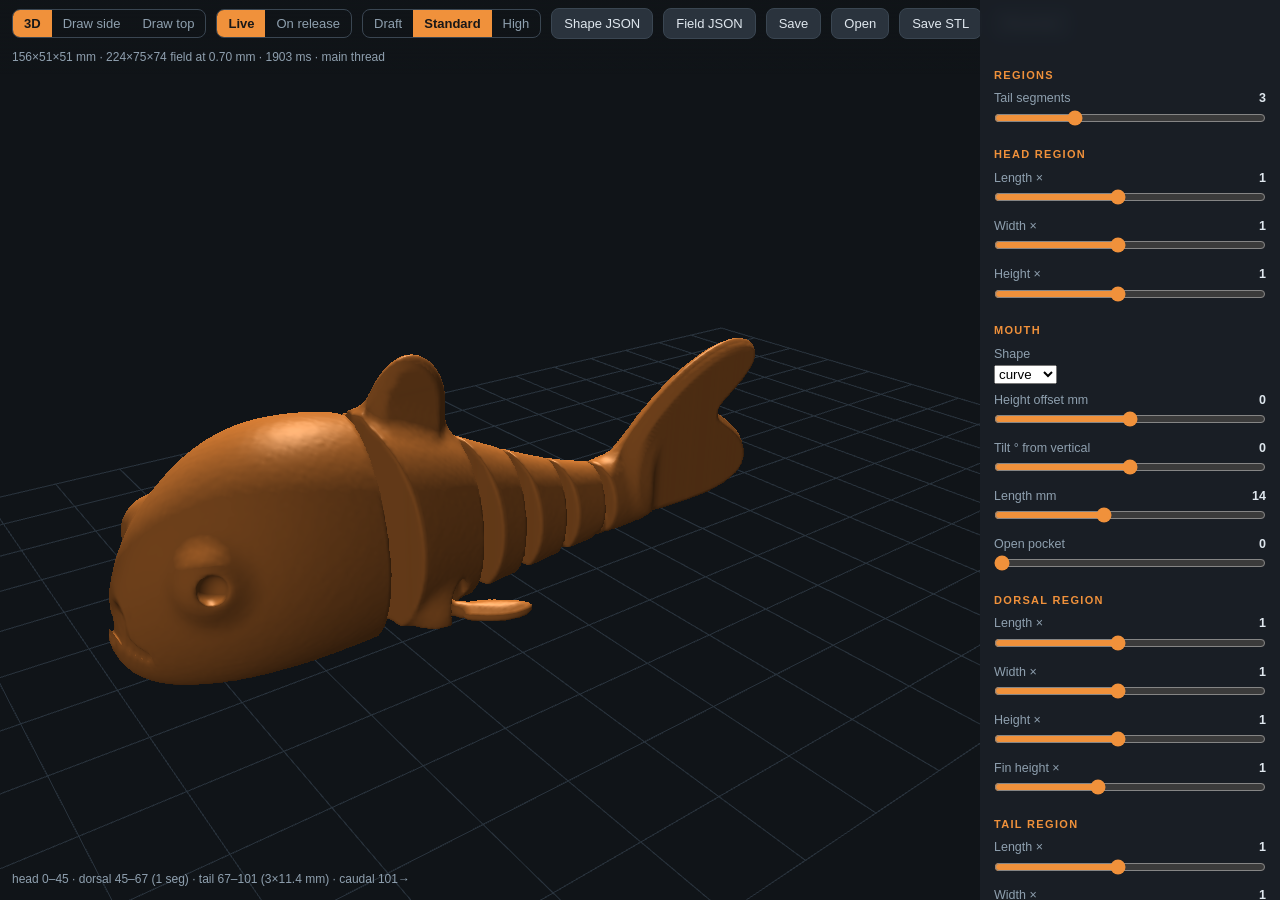
==== commit e8139b40: "Raymarch the printable plate in the viewport The 3D view was drawing a mesh of a field that was not " ====
--- a/tools/fish-editor-nurbs.html
+++ b/tools/fish-editor-nurbs.html
@@ -84,7 +84,7 @@
     <button data-m="live" class="on">Live</button><button data-m="release">On release</button>
   </div>
   <div class="seg" id="qual">
-    <button data-q="1.4">Draft</button><button data-q="1.0" class="on">Standard</button><button data-q="0.8">High</button>
+    <button data-q="1.0">Draft</button><button data-q="0.7" class="on">Standard</button><button data-q="0.5">High</button>
   </div>
   <button class="btn" id="exportBtn">Shape JSON</button>
   <button class="btn" id="fieldBtn" title="Bake the fish to a field file MetaMeld can open">Field JSON</button>
@@ -1382,10 +1382,31 @@
 }
 
 // ---------- volume + surface nets (silhouettes cached per grid line) ----
-function buildMesh(shape, overrides, res, showCuts, field) {
+// The viewport raymarches this field on the GPU rather than meshing it, and
+// a byte per sample is what keeps a 12-million-voxel grid inside a phone's
+// texture budget. +/-8 mm quantised to 256 levels is 0.031 mm a step: an
+// order under the 0.3 mm the thing prints at, and a safe under-estimate of
+// distance everywhere, which is what a sphere trace needs to not overshoot.
+const VIEW_RANGE = 8.0;
+
+// `want`: 'mesh' extracts the surface (Save STL needs triangles), 'volume'
+// stops at the grid and hands back the bytes (the viewport needs a texture).
+// `maxDim` caps the grid so it fits MAX_3D_TEXTURE_SIZE -- res is loosened
+// until it does, and the effective res comes back so the status line can be
+// honest about it.
+function buildMesh(shape, overrides, res, showCuts, field, want, maxDim) {
   const t0 = Date.now();
   const C = prepare(shape, overrides, showCuts);
-  if (field === 'plate' && C.errors.length) C.bounds = null;
+  // A plate that cannot be built has nothing to sample -- but blanking the
+  // viewport while someone is in the middle of fixing the thing that broke
+  // it is no help at all. The viewport (which asks for a volume) falls back
+  // to the unsegmented shape and says so; an export never does, because a
+  // file that quietly is not the plate is worse than no file.
+  let asPlate = field === 'plate';
+  if (asPlate && C.errors.length) {
+    if (want === 'volume') { field = 'view'; asPlate = false; }
+    else C.bounds = null;
+  }
   if (!C.bounds) {
     return { positions: new Float32Array(0), normals: new Float32Array(0),
              indices: new Uint32Array(0), errors: C.errors, notes: [],
@@ -1393,6 +1414,11 @@
              ms: Date.now() - t0, voxels: 0, C };
   }
   const B = C.bounds;
+  if (maxDim) {
+    const need = Math.max((B.x1 - B.x0), (B.y1 - B.y0), (B.z1 - B.z0))
+               / (maxDim - 1);
+    if (need > res) res = need;
+  }
   const nx = Math.max(4, Math.ceil((B.x1 - B.x0) / res) + 1);
   const ny = Math.max(4, Math.ceil((B.y1 - B.y0) / res) + 1);
   const nz = Math.max(4, Math.ceil((B.z1 - B.z0) / res) + 1);
@@ -1491,17 +1517,31 @@
       }
     }
   }
-  const mesh = surfaceNets(vol, nx, ny, nz, B.x0, B.y0, B.z0, res);
+  const mesh = want === 'volume'
+    ? { positions: new Float32Array(0), normals: new Float32Array(0),
+        indices: new Uint32Array(0) }
+    : surfaceNets(vol, nx, ny, nz, B.x0, B.y0, B.z0, res);
+  if (want === 'volume') {
+    const q = new Uint8Array(vol.length);
+    for (let i = 0; i < vol.length; i++) {
+      const t = vol[i] / VIEW_RANGE;
+      q[i] = Math.round((Math.max(-1, Math.min(1, t)) + 1) * 127.5);
+    }
+    mesh.vol8 = q;
+  }
   mesh.ms = Date.now() - t0;
   mesh.voxels = nx * ny * nz;
   mesh.cuts = C.cuts; mesh.notes = C.notes; mesh.errors = C.errors;
   mesh.joints = C.joints || [];
   mesh.size = [B.x1 - B.x0, B.y1 - B.y0, B.z1 - B.z0];
   mesh.bounds = B;
+  mesh.shapeOnly = want === 'volume' && !asPlate;
   mesh.regions = regionSummary(C);
   // the raw grid, for the MetaMeld field export: same samples the mesh came
   // from, so what you cut against there is what prints here
-  mesh.vol = vol; mesh.nx = nx; mesh.ny = ny; mesh.nz = nz; mesh.res = res;
+  if (want !== 'volume') mesh.vol = vol;    // the MetaMeld field export
+  mesh.nx = nx; mesh.ny = ny; mesh.nz = nz; mesh.res = res;
+  mesh.range = VIEW_RANGE;
   return mesh;
 }
 
@@ -1626,7 +1666,7 @@
                     // joint_tool.py's, which is the only way to know the port
                     // is faithful -- see experiments/ring_joints
                     TOOL, toolRaw, toolSDF, toolScales, toolPlace,
-                    contourSDF };
+                    contourSDF, VIEW_RANGE };
 if (typeof module !== 'undefined' && module.exports) module.exports = NurbsCore;
 root.NurbsCore = NurbsCore;
 })(typeof self !== 'undefined' ? self : globalThis);
@@ -1822,14 +1862,18 @@
 const foot = document.createElement('p');
 foot.style.cssText = 'color:#8fa0af;font-size:11.5px;margin-top:14px';
 foot.textContent = 'Draw the fish in the Side/Top views; regions and joints ' +
-  'follow the curves. The 3D view welds the side fins and grooves the cut ' +
-  'lines for display only — Save STL exports the real printable plate ' +
-  '(joints, cavities, free ball-joint fins) at print resolution; run ' +
+  'follow the curves. The 3D view raymarches the real printable plate — ' +
+  'segmented body, joint pins and cavities, free ball-joint fins — so what ' +
+  'is on screen is what comes off the printer, at the grid spacing the ' +
+  'quality buttons pick. Save STL meshes that same field; run ' +
   'flexifish_nurbs.py on the exported shape for the final print file.';
 panel.appendChild(foot);
 
 // ---------- top bar modes ----------
-let mode = '3d', liveMode = 'live', finalRes = 1.0;
+// grid spacing for the viewport's field. Finer than the mesher's old tiers
+// because the surface is raymarched now: the grid is the picture, and not
+// extracting a surface from it paid for a third of the difference.
+let mode = '3d', liveMode = 'live', finalRes = 0.7;
 const viewCanvas = document.getElementById('view');
 const editCanvas = document.getElementById('edit');
 const drawbar = document.getElementById('drawbar');
@@ -2471,6 +2515,9 @@
 gl.vertexAttribPointer(0, 3, gl.FLOAT, false, 0, 0);
 const nGrid = gridVerts.length / 3;
 
+// the raymarch draws a full-screen triangle from gl_VertexID and reads no
+// attributes, but WebGL2 still wants some VAO bound
+const emptyVAO = gl.createVertexArray();
 const fishVAO = gl.createVertexArray();
 gl.bindVertexArray(fishVAO);
 const posBuf = gl.createBuffer(), nrmBuf = gl.createBuffer(),
@@ -2495,6 +2542,17 @@
 }
 
 const FOV = 0.8;
+// column-major 4x4 multiply, for handing the shader one matrix instead of two
+function mul4(a, b) {
+  const o = new Float32Array(16);
+  for (let c = 0; c < 4; c++)
+    for (let r = 0; r < 4; r++) {
+      let v = 0;
+      for (let k = 0; k < 4; k++) v += a[k * 4 + r] * b[c * 4 + k];
+      o[c * 4 + r] = v;
+    }
+  return o;
+}
 function perspective(fov, aspect, near, far) {
   const f = 1 / Math.tan(fov / 2), out = new Float32Array(16);
   out[0] = f / aspect; out[5] = f;
@@ -2515,6 +2573,103 @@
     -(sx * ex + sy * ey + sz * ez),
     -(ux * ex + uy * ey + uz * ez),
     (fx * ex + fy * ey + fz * ez), 1]);
+}
+
+// ---------- the solid, raymarched -------------------------------------
+// The viewport used to draw a mesh of a field that was not the printed one:
+// the fins welded on, the joints replaced by display-only grooves. This
+// marches the real plate field instead -- segmented body, pins, cavities,
+// free fin parts -- straight off the grid the exporter samples, so what is
+// on screen is what comes off the printer.
+//
+// Sphere tracing a byte texture: the stored value is a clamped, quantised
+// distance, so it is an under-estimate everywhere and a step of it can never
+// pass through a surface. Empty space is crossed in VIEW_RANGE strides and
+// the steps collapse as the surface arrives.
+const fieldProg = makeProgram(
+'#version 300 es\n' +
+'const vec2 V[3] = vec2[3](vec2(-1.,-1.), vec2(3.,-1.), vec2(-1.,3.));\n' +
+'out vec2 vUV;\n' +
+'void main(){ vUV = V[gl_VertexID]; gl_Position = vec4(V[gl_VertexID],0.,1.); }',
+'#version 300 es\n' +
+'precision highp float;\n' +
+'precision highp sampler3D;\n' +
+'in vec2 vUV;\n' +
+'uniform sampler3D uVol;\n' +
+'uniform vec3 uB0, uB1;\n' +      // the grid's first and last sample, in mm
+'uniform vec3 uN;\n' +            // samples per axis, for the half-texel inset
+'uniform vec3 uEye, uFwd, uRight, uUp;\n' +
+'uniform vec2 uTan;\n' +          // tan(fov/2) horizontally and vertically
+'uniform float uRange;\n' +
+'uniform mat4 uPV;\n' +
+'out vec4 frag;\n' +
+// world mm -> texture coords. The grid is stored with z fastest, so the
+// texture is (z, y, x) and the lookup swizzles; sampling lands on texel
+// centres rather than on the edge of the first one.
+'float fld(vec3 p){\n' +
+'  vec3 t = (p - uB0) / max(uB1 - uB0, vec3(1e-6));\n' +
+'  t = (t * (uN - 1.0) + 0.5) / uN;\n' +
+'  return (texture(uVol, clamp(t, 0.0, 1.0).zyx).r * 2.0 - 1.0) * uRange;\n' +
+'}\n' +
+'vec3 grad(vec3 p, float h){\n' +
+'  vec2 e = vec2(h, 0.0);\n' +
+'  return normalize(vec3(fld(p+e.xyy)-fld(p-e.xyy),\n' +
+'                        fld(p+e.yxy)-fld(p-e.yxy),\n' +
+'                        fld(p+e.yyx)-fld(p-e.yyx)));\n' +
+'}\n' +
+'void main(){\n' +
+'  vec3 dir = normalize(uFwd + uRight*(vUV.x*uTan.x) + uUp*(vUV.y*uTan.y));\n' +
+// slab test against the sampled box: outside it the field is unknown, and
+// marching there would be marching through nothing
+'  vec3 inv = 1.0 / dir;\n' +
+'  vec3 a = (uB0 - uEye) * inv, b = (uB1 - uEye) * inv;\n' +
+'  vec3 lo = min(a, b), hi = max(a, b);\n' +
+'  float t0 = max(max(lo.x, lo.y), max(lo.z, 0.0));\n' +
+'  float t1 = min(min(hi.x, hi.y), hi.z);\n' +
+'  if (t1 <= t0) discard;\n' +
+'  float t = t0, d = 0.0;\n' +
+'  bool hit = false;\n' +
+'  for (int i = 0; i < 220; i++) {\n' +
+'    vec3 p = uEye + dir * t;\n' +
+'    d = fld(p);\n' +
+'    if (d < 0.02) { hit = true; break; }\n' +
+'    t += max(d - 0.03, 0.02);\n' +   // quantisation is +/-0.031; give it back
+'    if (t > t1) break;\n' +
+'  }\n' +
+'  if (!hit) discard;\n' +
+'  vec3 p = uEye + dir * t;\n' +
+'  vec3 N = grad(p, max((uB1.x - uB0.x) / uN.x, 0.05));\n' +
+'  vec3 L1 = normalize(vec3(0.45, 0.6, 0.75));\n' +
+'  vec3 L2 = normalize(vec3(-0.5, -0.3, 0.35));\n' +
+'  float dif = max(dot(N, L1), 0.0) * 0.75 + max(dot(N, L2), 0.0) * 0.25;\n' +
+'  vec3 Vd = normalize(uEye - p);\n' +
+'  float spc = pow(max(dot(N, normalize(L1 + Vd)), 0.0), 40.0) * 0.3;\n' +
+'  vec3 col = vec3(0.91, 0.53, 0.22) * (0.22 + dif) + vec3(spc);\n' +
+'  vec4 cp = uPV * vec4(p, 1.0);\n' +
+'  gl_FragDepth = (cp.z / cp.w) * 0.5 + 0.5;\n' +
+'  frag = vec4(col, 1.0);\n' +
+'}');
+
+let volTex = null, volN = null, volB = null;
+function setVolume(m) {
+  if (!m.vol8 || !m.bounds) { volN = null; return; }
+  if (!volTex) volTex = gl.createTexture();
+  gl.bindTexture(gl.TEXTURE_3D, volTex);
+  gl.pixelStorei(gl.UNPACK_ALIGNMENT, 1);
+  // (z, y, x): the grid runs z fastest, and re-ordering 12 million samples to
+  // suit the texture would cost more than swizzling the lookup does
+  gl.texImage3D(gl.TEXTURE_3D, 0, gl.R8, m.nz, m.ny, m.nx, 0,
+                gl.RED, gl.UNSIGNED_BYTE, m.vol8);
+  for (const k of [gl.TEXTURE_WRAP_S, gl.TEXTURE_WRAP_T, gl.TEXTURE_WRAP_R])
+    gl.texParameteri(gl.TEXTURE_3D, k, gl.CLAMP_TO_EDGE);
+  gl.texParameteri(gl.TEXTURE_3D, gl.TEXTURE_MIN_FILTER, gl.LINEAR);
+  gl.texParameteri(gl.TEXTURE_3D, gl.TEXTURE_MAG_FILTER, gl.LINEAR);
+  volN = [m.nx, m.ny, m.nz];
+  const B = m.bounds, r = m.res;
+  // the box the samples actually cover: the last sample can sit past the
+  // requested bound, since the grid is ceil()ed up to it
+  volB = [[B.x0, B.y0, B.z0],
+          [B.x0 + (m.nx - 1) * r, B.y0 + (m.ny - 1) * r, B.z0 + (m.nz - 1) * r]];
 }
 
 const orbit = { theta: -2.2, phi: 1.18, r: 260, tx: 75, ty: 0, tz: 18 };
@@ -2556,7 +2711,33 @@
   gl.uniform3f(gl.getUniformLocation(lineProg, 'uC'), 0.16, 0.20, 0.24);
   gl.bindVertexArray(gridVAO);
   gl.drawArrays(gl.LINES, 0, nGrid);
-  if (nIdx) {
+  if (volN) {
+    // the same basis lookAt() built, handed to the shader so it can make a
+    // ray per pixel without inverting anything
+    const fwd = [(orbit.tx - eye[0]), (orbit.ty - eye[1]), (orbit.tz - eye[2])];
+    const fl = Math.hypot(...fwd); fwd.forEach((v, i) => fwd[i] = v / fl);
+    let rt = [fwd[1], -fwd[0], 0];
+    const rl = Math.hypot(...rt) || 1; rt.forEach((v, i) => rt[i] = v / rl);
+    const up = [rt[1] * fwd[2] - rt[2] * fwd[1],
+                rt[2] * fwd[0] - rt[0] * fwd[2],
+                rt[0] * fwd[1] - rt[1] * fwd[0]];
+    const tanV = Math.tan(FOV / 2), tanH = tanV * (w / h);
+    const PV = mul4(P, V);
+    gl.useProgram(fieldProg);
+    const u = n => gl.getUniformLocation(fieldProg, n);
+    gl.uniform3fv(u('uB0'), volB[0]); gl.uniform3fv(u('uB1'), volB[1]);
+    gl.uniform3fv(u('uN'), volN);
+    gl.uniform3fv(u('uEye'), eye); gl.uniform3fv(u('uFwd'), fwd);
+    gl.uniform3fv(u('uRight'), rt); gl.uniform3fv(u('uUp'), up);
+    gl.uniform2f(u('uTan'), tanH, tanV);
+    gl.uniform1f(u('uRange'), NC.VIEW_RANGE);
+    gl.uniformMatrix4fv(u('uPV'), false, PV);
+    gl.activeTexture(gl.TEXTURE0);
+    gl.bindTexture(gl.TEXTURE_3D, volTex);
+    gl.uniform1i(u('uVol'), 0);
+    gl.bindVertexArray(emptyVAO);
+    gl.drawArrays(gl.TRIANGLES, 0, 3);
+  } else if (nIdx) {
     gl.useProgram(meshProg);
     gl.uniformMatrix4fv(gl.getUniformLocation(meshProg, 'uP'), false, P);
     gl.uniformMatrix4fv(gl.getUniformLocation(meshProg, 'uV'), false, V);
@@ -2653,15 +2834,21 @@
     if (queued) { const q = queued; queued = null; runJob(q); }
     return;
   }
-  setMesh(m);
+  // a build with no bounds (the shape itself is broken) has neither, and
+  // setVolume drops the old texture rather than leaving a stale fish up
+  setVolume(m);
+  if (!m.vol8) setMesh(m);
   const first = !lastBounds;
   lastBounds = m.bounds;
   if (first && m.bounds) fitCamera(true);
   document.getElementById('status').textContent = m.bounds
     ? m.size[0].toFixed(0) + '×' + m.size[1].toFixed(0) + '×' +
       m.size[2].toFixed(0) + ' mm · ' +
-      (m.indices.length / 3).toLocaleString() + ' tris · ' + m.ms + ' ms' +
-      (workerReady ? '' : ' · main thread')
+      (m.vol8 ? m.nx + '×' + m.ny + '×' + m.nz + ' field at ' +
+                m.res.toFixed(2) + ' mm' +
+                (m.shapeOnly ? ' · shape only' : '')
+              : (m.indices.length / 3).toLocaleString() + ' tris') +
+      ' · ' + m.ms + ' ms' + (workerReady ? '' : ' · main thread')
     : 'shape has errors';
   document.getElementById('warn').innerHTML =
     m.errors.map(t => '<div class="e">⚠ ' + t + '</div>').join('') +
@@ -2678,14 +2865,18 @@
   setTimeout(() => {
     try {
       const m = NurbsCore.buildMesh(job.shape, job.params, job.res,
-                                    job.cuts, job.field);
+                                    job.cuts, job.field, job.want, job.maxDim);
       m.kind = job.kind; onMesh(m);
     } catch (err) { busy = false; showErr('build failed: ' + err.message); }
   }, 10);
 }
+const MAX3D = gl.getParameter(gl.MAX_3D_TEXTURE_SIZE);
 function requestBuild(draft) {
   const job = { shape: JSON.parse(JSON.stringify(shapeForBuild())),
-                params: Object.assign({}, face), kind: 'view', cuts: true,
+                params: Object.assign({}, face), kind: 'view',
+                // the real printable plate, not the welded preview: the
+                // viewport shows the print now, so it samples what prints
+                cuts: false, field: 'plate', want: 'volume', maxDim: MAX3D,
                 res: draft ? Math.max(finalRes * 1.6, 1.4) : finalRes };
   if (busy) { queued = job; return; }
   runJob(job);
@@ -2694,9 +2885,11 @@
   const glue = document.getElementById('coresrc').textContent +
     ';onmessage=function(e){if(e.data.ping){postMessage({pong:1});return;}' +
     'var m=NurbsCore.buildMesh(e.data.shape,e.data.params,e.data.res,' +
-    'e.data.cuts,e.data.field);' +
-    'delete m.C;m.kind=e.data.kind;' +
-    'postMessage(m,[m.positions.buffer,m.normals.buffer,m.indices.buffer]);};';
+    'e.data.cuts,e.data.field,e.data.want,e.data.maxDim);' +
+    'delete m.C;delete m.vol;m.kind=e.data.kind;' +
+    'var tr=[m.positions.buffer,m.normals.buffer,m.indices.buffer];' +
+    'if(m.vol8)tr.push(m.vol8.buffer);' +
+    'postMessage(m,tr);};';
   worker = new Worker(URL.createObjectURL(new Blob([glue], { type: 'text/javascript' })));
   worker.onmessage = e => {
     if (e.data.pong) { workerReady = true; return; }
@@ -2933,6 +3126,10 @@
 setTimeout(() => requestBuild(false), 60);
 // tiny debug handle for automated tests
 window.__fish = { spec, cam2d, face, curMode: () => mode,
+  // the viewport camera and the field it is marching, so a test can cast the
+  // same rays on the CPU and ask whether the picture is the geometry
+  cam: () => ({ orbit, eye, fov: FOV, w: canvas.width, h: canvas.height,
+                volN, volB }),
   // the cutter boxes in world mm and the world -> screen transform, so a test
   // can put the pointer on a handle rather than guess where one is
   boxes: () => cutterBoxes(prepDirty ? prep2d() : lastPrep), w2s };
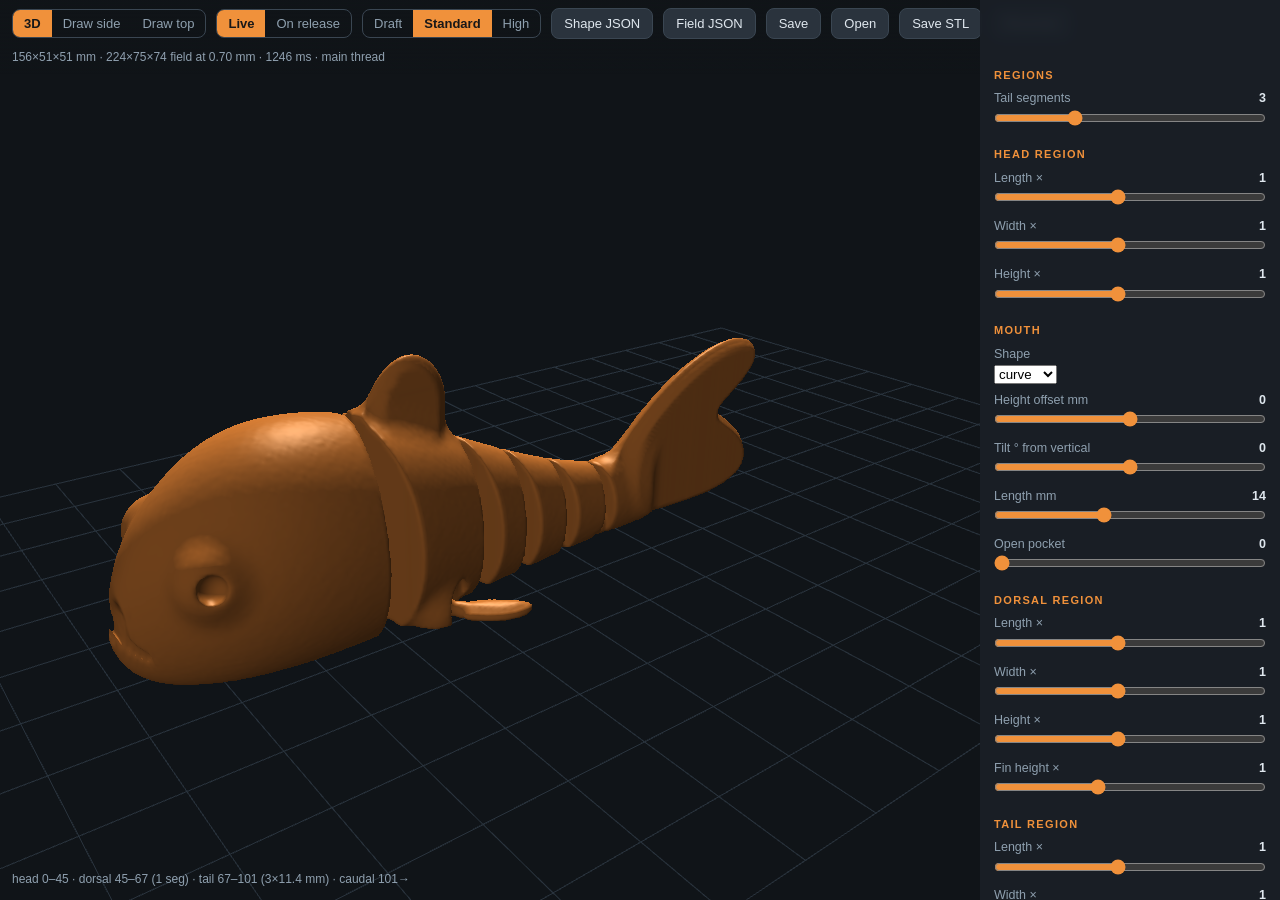
==== commit 66472d7e: "MIT for the code, reserve the MetaMeld name The code stays MIT and nothing here narrows it. What was" ====
--- a/tools/fish-editor-nurbs.html
+++ b/tools/fish-editor-nurbs.html
@@ -2,6 +2,12 @@
 <html lang="en">
 <head>
 <meta charset="utf-8">
+<!--
+  NURBS fish designer - part of the Maker Cave tools
+  Copyright (c) 2026 DuckySonadar
+  Released under the MIT License; see LICENSE in the repository root.
+  Self-contained, so the notice travels with the file.
+-->
 <meta name="viewport" content="width=device-width, initial-scale=1, maximum-scale=1, user-scalable=no">
 <title>flexifish NURBS designer</title>
 <style>
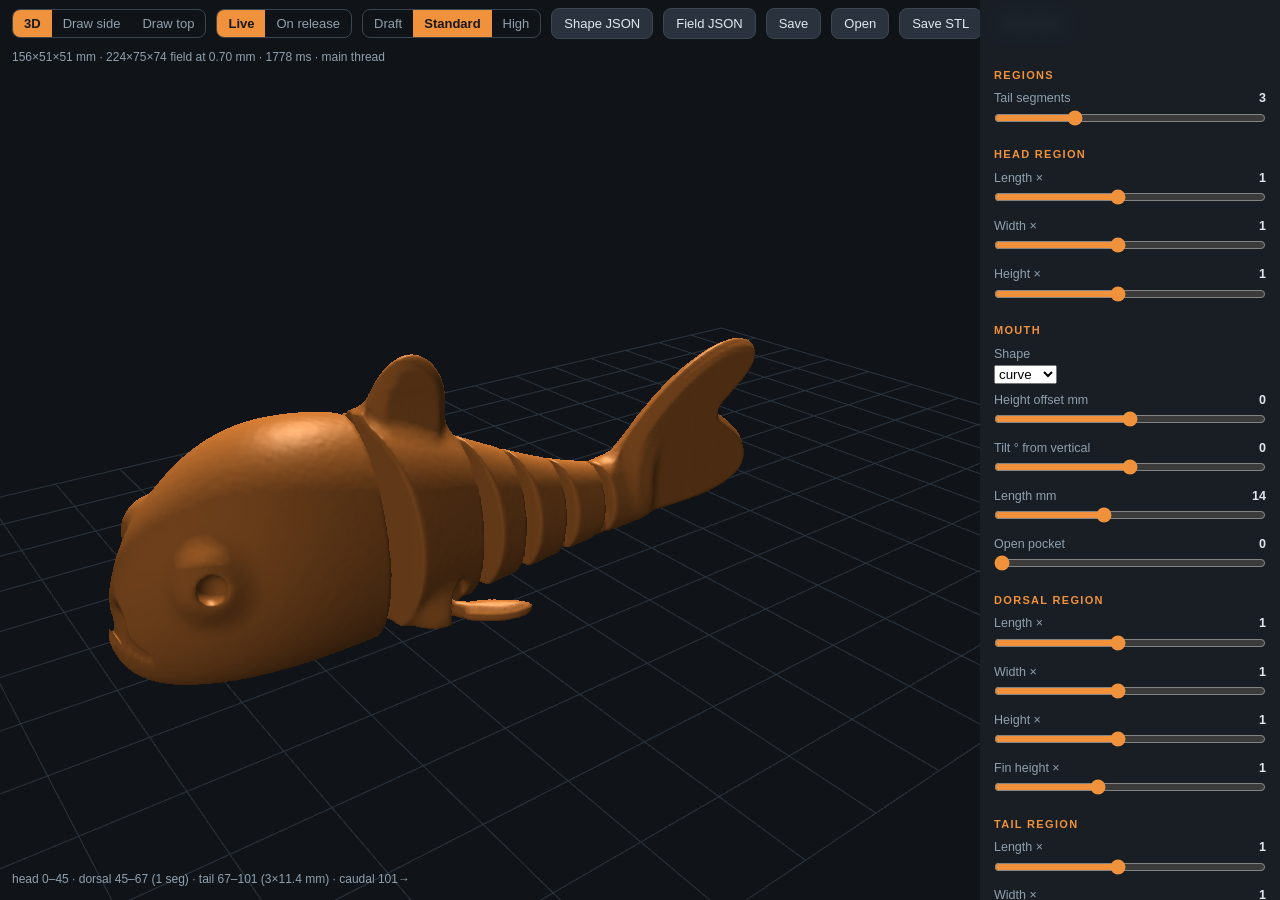
==== commit a7ed3961: "Fish designer: rebuild the ring cutter from LinkageCut.json The JS port of `joint_tool.py`'s subtrac" ====
--- a/tools/fish-editor-nurbs.html
+++ b/tools/fish-editor-nurbs.html
@@ -612,17 +612,17 @@
 // overshoot is what lets it simply be scaled to the local section instead of
 // solved for it. Ported from joint_tool.py, which carries the derivation.
 const TOOL = {
-  PLATE: 8.0, ANCHOR: 8.5,      // its build plate, and the joint, in its frame
-  HW_REF: 20.5, H_REF: 38.75,   // the body section it was authored against
-  AHEAD: 11.0, BEHIND: 15.0,    // body it consumes each way, in its own units
-  // its own bounding box, not its footprint: the solid runs y = -2.5 .. 44
-  // about an anchor at 8.5, and z = 8 .. 49.75 off a plate at 8. This is the
-  // box the designer draws handles on, so it has to be the whole solid --
-  // shroud, overshoot and all -- rather than the part that removes material.
-  BOX_AHEAD: 11.0, BOX_BEHIND: 35.5, BOX_TALL: 41.75,
-  MIN_SPACING: 26.0,            // ...so joints no closer than the sum of those
-  SHATTER: 12.0,                // closer still and the two cuts collide
-  THICK: 1.20                   // its own clearance, at scale 1
+  PLATE: 0.0, ANCHOR: -10.2,    // its build plate, and the joint, in its frame
+  HW_REF: 10.0, H_REF: 20.0,    // the body section it is scaled against
+  AHEAD: 10.8, BEHIND: 7.5,     // body it consumes each way, in its own units
+  // its own bounding box, not its footprint: the solid runs x = -21.2 .. 5.6
+  // about an anchor at -10.2, and z = -7.6 .. 22 off a plate at 0 -- it hangs
+  // below the plate, which is what carries the cut through the flat belly.
+  // This is the box the designer draws handles on, so it is the whole solid.
+  BOX_AHEAD: 11.0, BOX_BEHIND: 15.8, BOX_TALL: 29.6, BOX_DROP: 7.6,
+  MIN_SPACING: 18.3,            // ...so joints no closer than the sum of those
+  SHATTER: 10.0,                // closer still and the two cuts collide
+  THICK: 0.90                   // its own clearance, at the reference section
 };
 
 // tool.json, body 1, in file order. Order is load-bearing: a shape added after
@@ -632,14 +632,14 @@
 // torus d = [ring radius, tube radius]; ellipsoid d = full diameters; the
 // plane cut removes everything below its own z.
 const TOOL_NODES = [
-  ['add', 'ellipsoid', 2.75, [0, 29, 27], [-42, 0, 0], [54.5, 45.5, 82.5]],
-  ['cut', 'ellipsoid', 5.00, [0, 47.5, 29], [-51, 0, 0], [46, 59, 78.5]],
-  ['cut', 'ellipsoid', 4.25, [0, 25, 9], [0, 0, 0], [15.5, 22, 14]],
-  ['add', 'torus', 1.50, [0, 5, 15.5], [30, 0, 0], [8, 5.75, 0]],
-  ['cut', 'torus', 2.00, [0, 12, 19], [0, 90, 0], [8, 3, 0]],
-  ['cut', 'torus', 3.50, [0, 4.5, 15], [30, 0, 0], [8.5, 2.75, 0]],
-  ['cut', 'ellipsoid', 1.50, [0, -6, 11], [-58, 0, 0], [30, 18, 14]],
-  ['cut', 'plane', 2.00, [0, 0, 8], [0, 0, 0], [0, 0, 0]]
+  ['add', 'ellipsoid', 0, [0, 0, 6], [0, -30, 180], [25, 25, 35]],
+  ['cut', 'ellipsoid', 0, [0, 0, 6], [0, -30, 180], [23, 23, 33]],
+  ['cut', 'plane', 0, [-6, 0, 0], [0, 62, 180], [0, 0, 0]],
+  ['add', 'ellipsoid', 4.5, [-14.266247946197, 0, 4], [0, 0, 0], [14, 8.5, 14]],
+  ['cut', 'torus', 0, [-14, 0, 4], [-86.530223807624, 0, 0], [4.5, 1.5, 0]],
+  ['cut', 'ellipsoid', 1, [2, 0, 3.816466031276], [91, 13, 180], [30, 26.5, 23]],
+  ['add', 'torus', 4, [-16.46241654316, 0, 0.100993474262], [-50, 0, 85], [5, 1.75, 0]],
+  ['cut', 'torus', 2, [-18.269319183782, 0, 1.048664616065], [0, -39, 0], [5, 1.421467019059, 0]]
 ];
 const TOOL_DEG = Math.PI / 180;
 // Each node's rotation, as the sines and cosines the inverse needs, worked
@@ -685,7 +685,12 @@
     const k1 = Math.max(Math.hypot(x / (a * a), y / (b * b), z / (c * c)), 1e-9);
     return k0 * (k0 - 1) / k1;
   }
-  return Z - pos[2];                      // plane: the region the cut removes
+  // plane: the region the cut removes, measured on the ROTATED point. Reading
+  // world Z here flattens every tilted plane into a horizontal one -- which
+  // was invisible while the only plane in the solid had no rotation, and is
+  // 14 mm of error the moment one does. The same bug was fixed on the Python
+  // side; check_tool_port.py is what caught this copy of it.
+  return z;
 }
 
 function toolRaw(x, y, z) {
@@ -700,11 +705,12 @@
 }
 
 function toolSDF(x, y, z, j, gap) {
-  // the generator runs x nose->tail and the tool runs y, so the axes swap.
+  // the solid runs the way the generator does, so the axes map straight
+  // through -- the tool this replaced ran along its own +y and needed a swap.
   // `xt` is where the solid sits and `xa` is where the cut is: they are the
   // same until tool_offset moves one off the other.
-  const tx = y / j.sWide;
-  const ty = (x - j.xt) / j.sLong + TOOL.ANCHOR;
+  const tx = (x - j.xt) / j.sLong + TOOL.ANCHOR;
+  const ty = y / j.sWide;
   const tz = (z - j.lift) / j.sTall + TOOL.PLATE;
   const s = Math.min(j.sWide, Math.min(j.sLong, j.sTall));
   // times the smallest scale, so it stays an under-estimate of true distance
@@ -1099,7 +1105,7 @@
     // the tool's own extent is 11 ahead of its anchor and 35.75 behind;
     // outside that the subtraction cannot change anything, so skipping is
     // exact rather than an approximation
-    if (x < j.xt - 11.5 * j.sLong || x > j.xt + 36.5 * j.sLong) continue;
+    if (x < j.xt - 11.5 * j.sLong || x > j.xt + 16.5 * j.sLong) continue;
     F = Math.max(F, -toolSDF(x, y, z, j, p.joint_gap));
   }
   return F;
